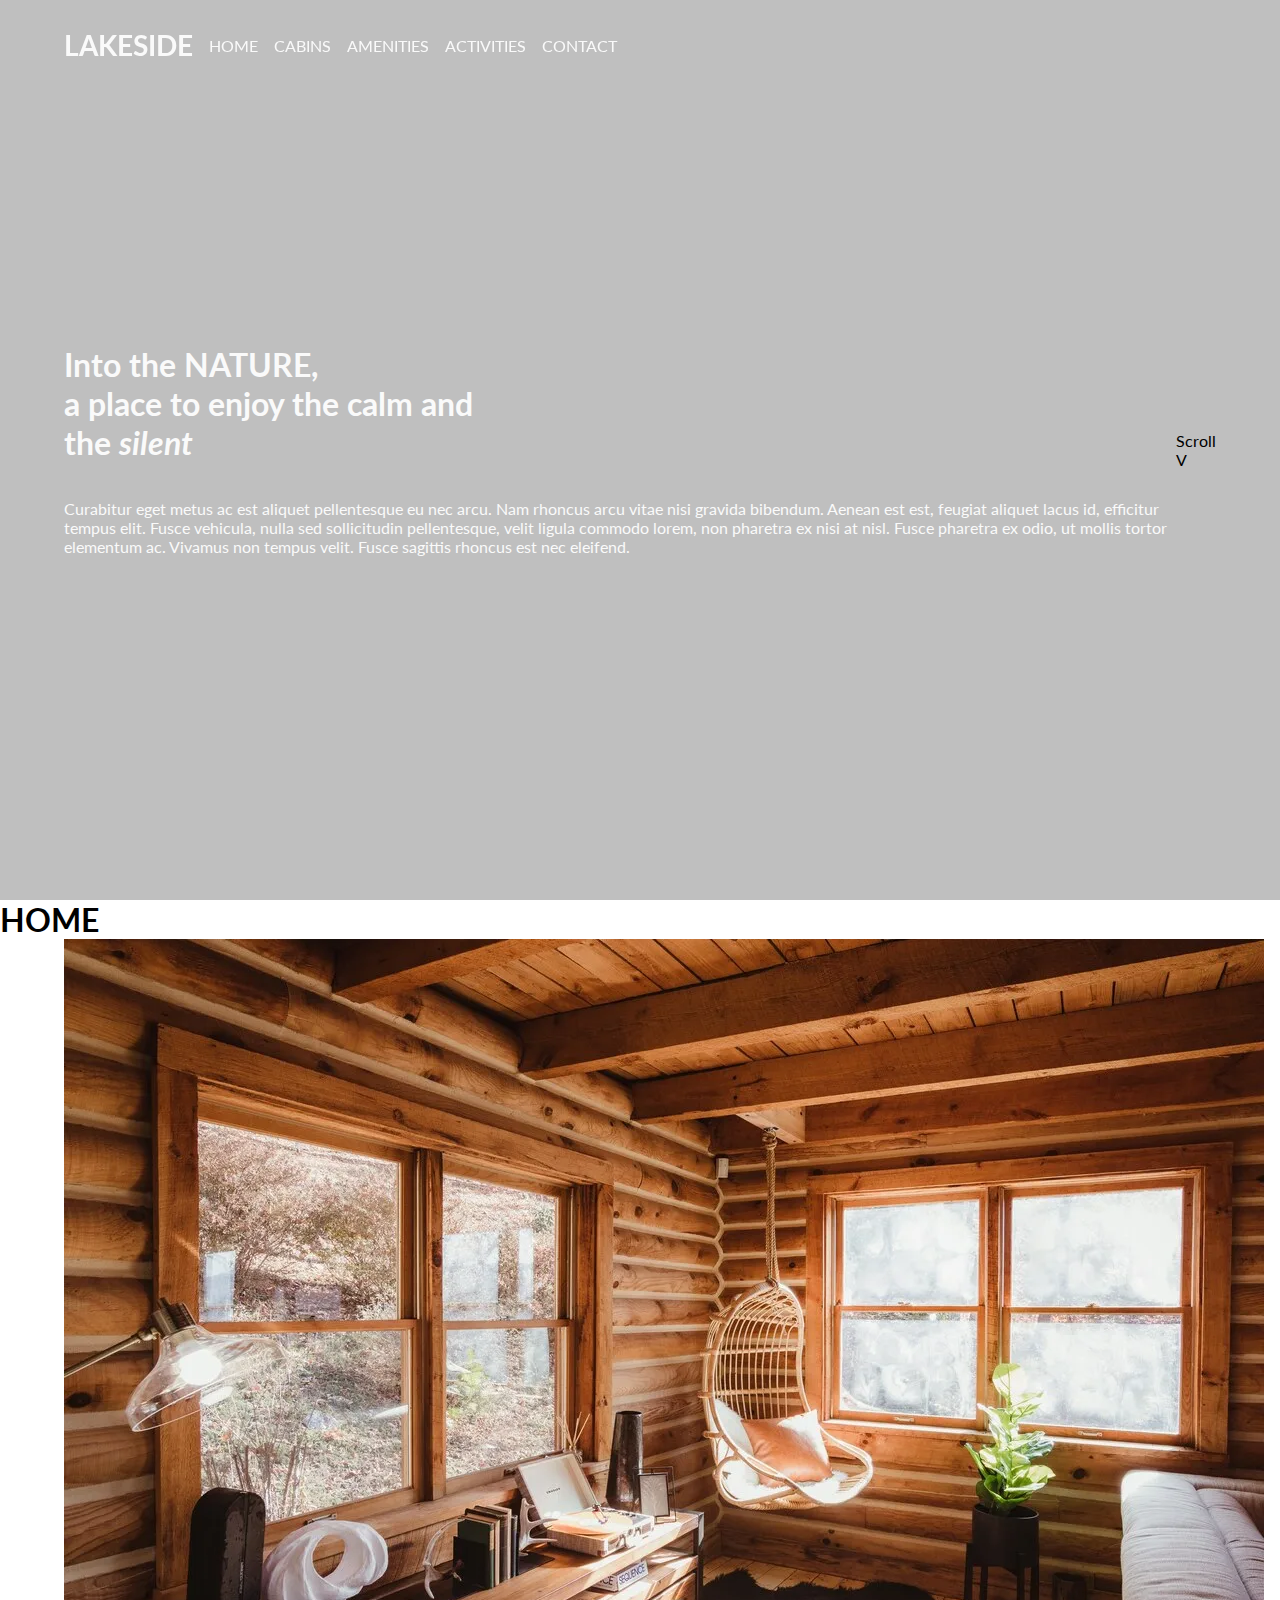
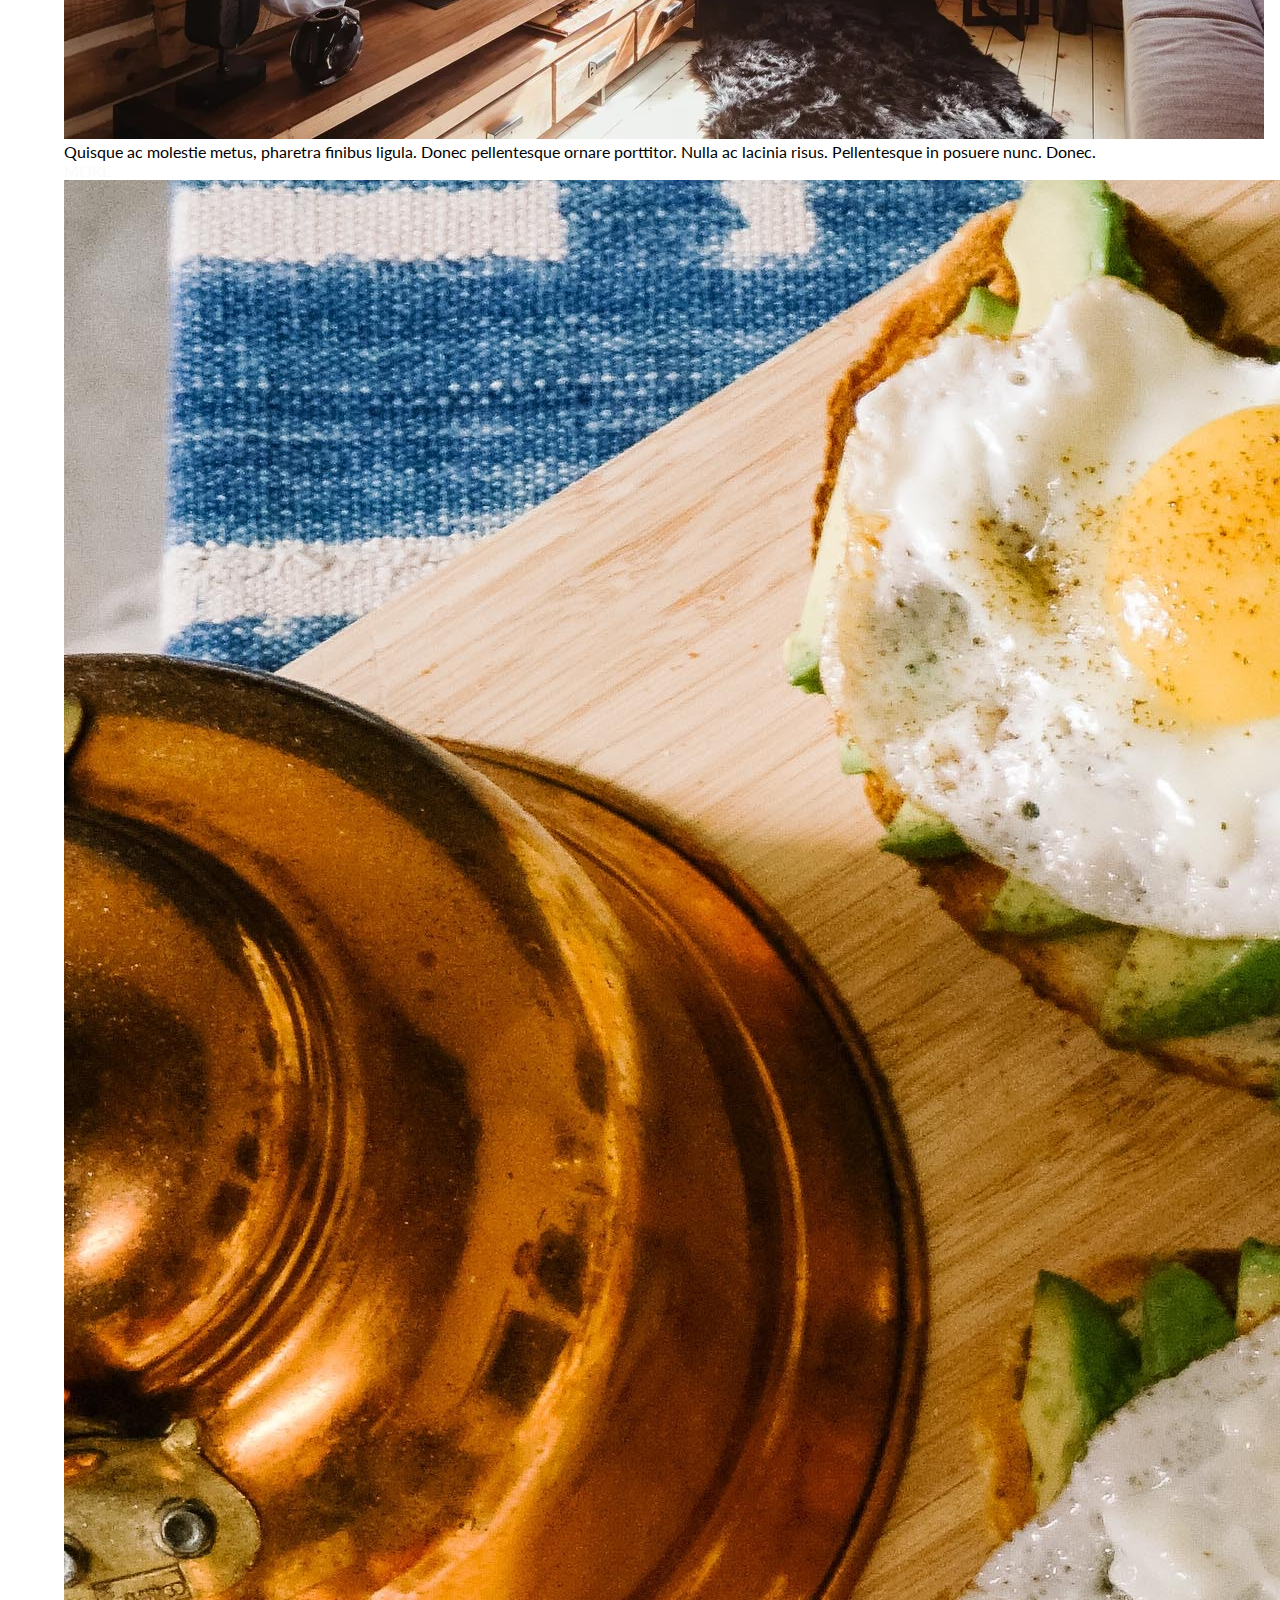
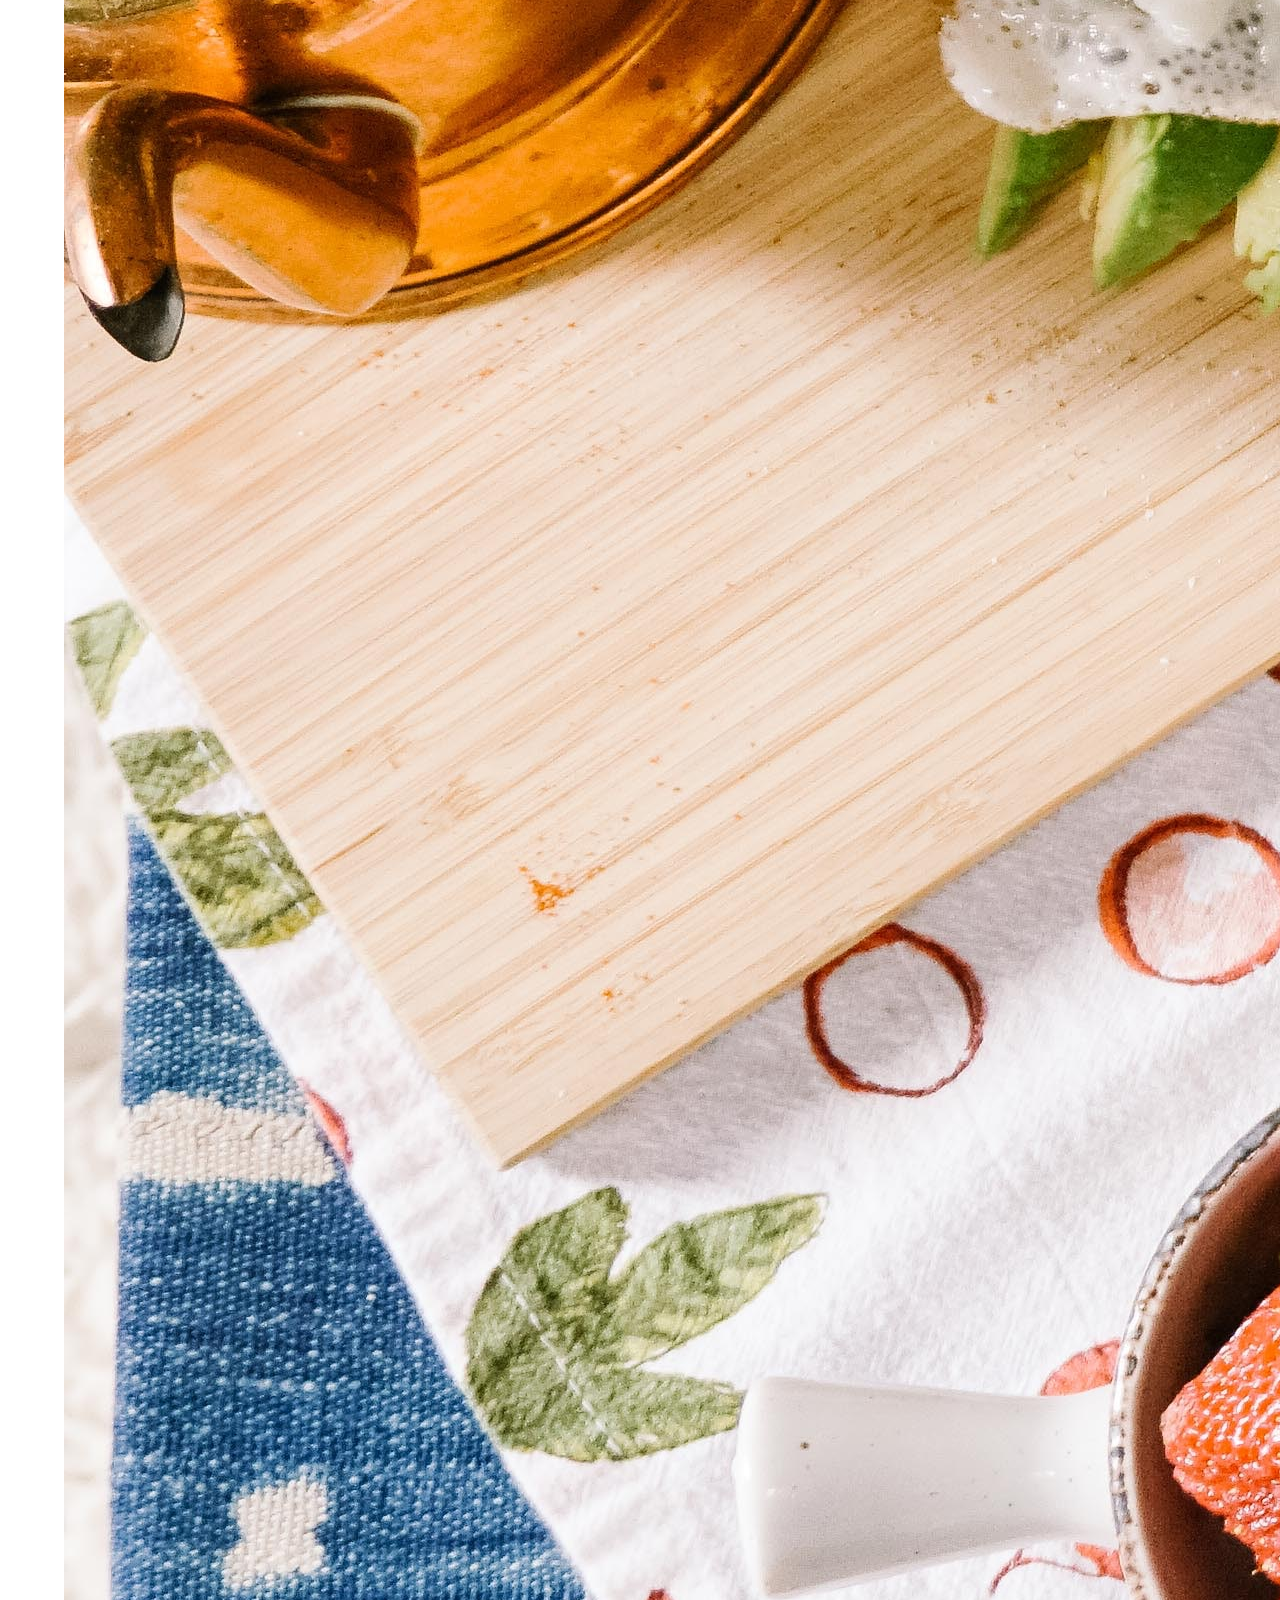
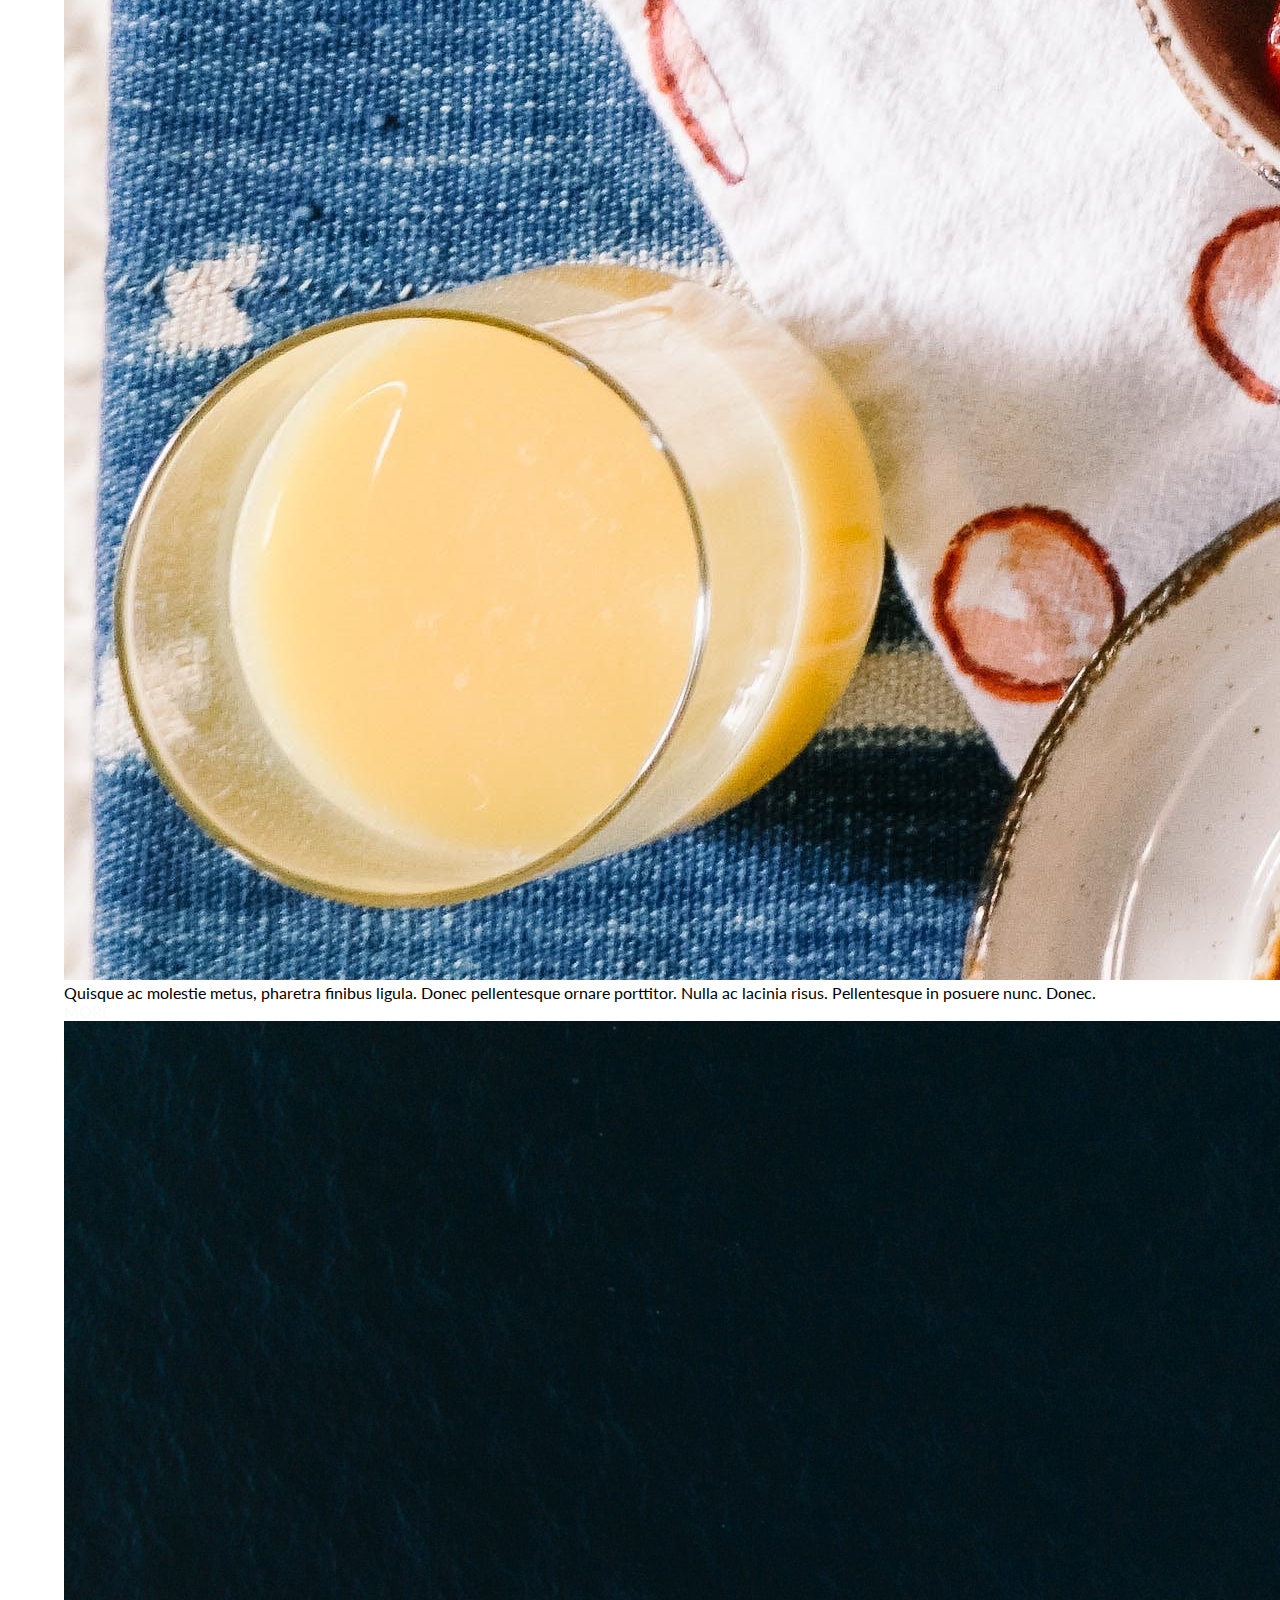
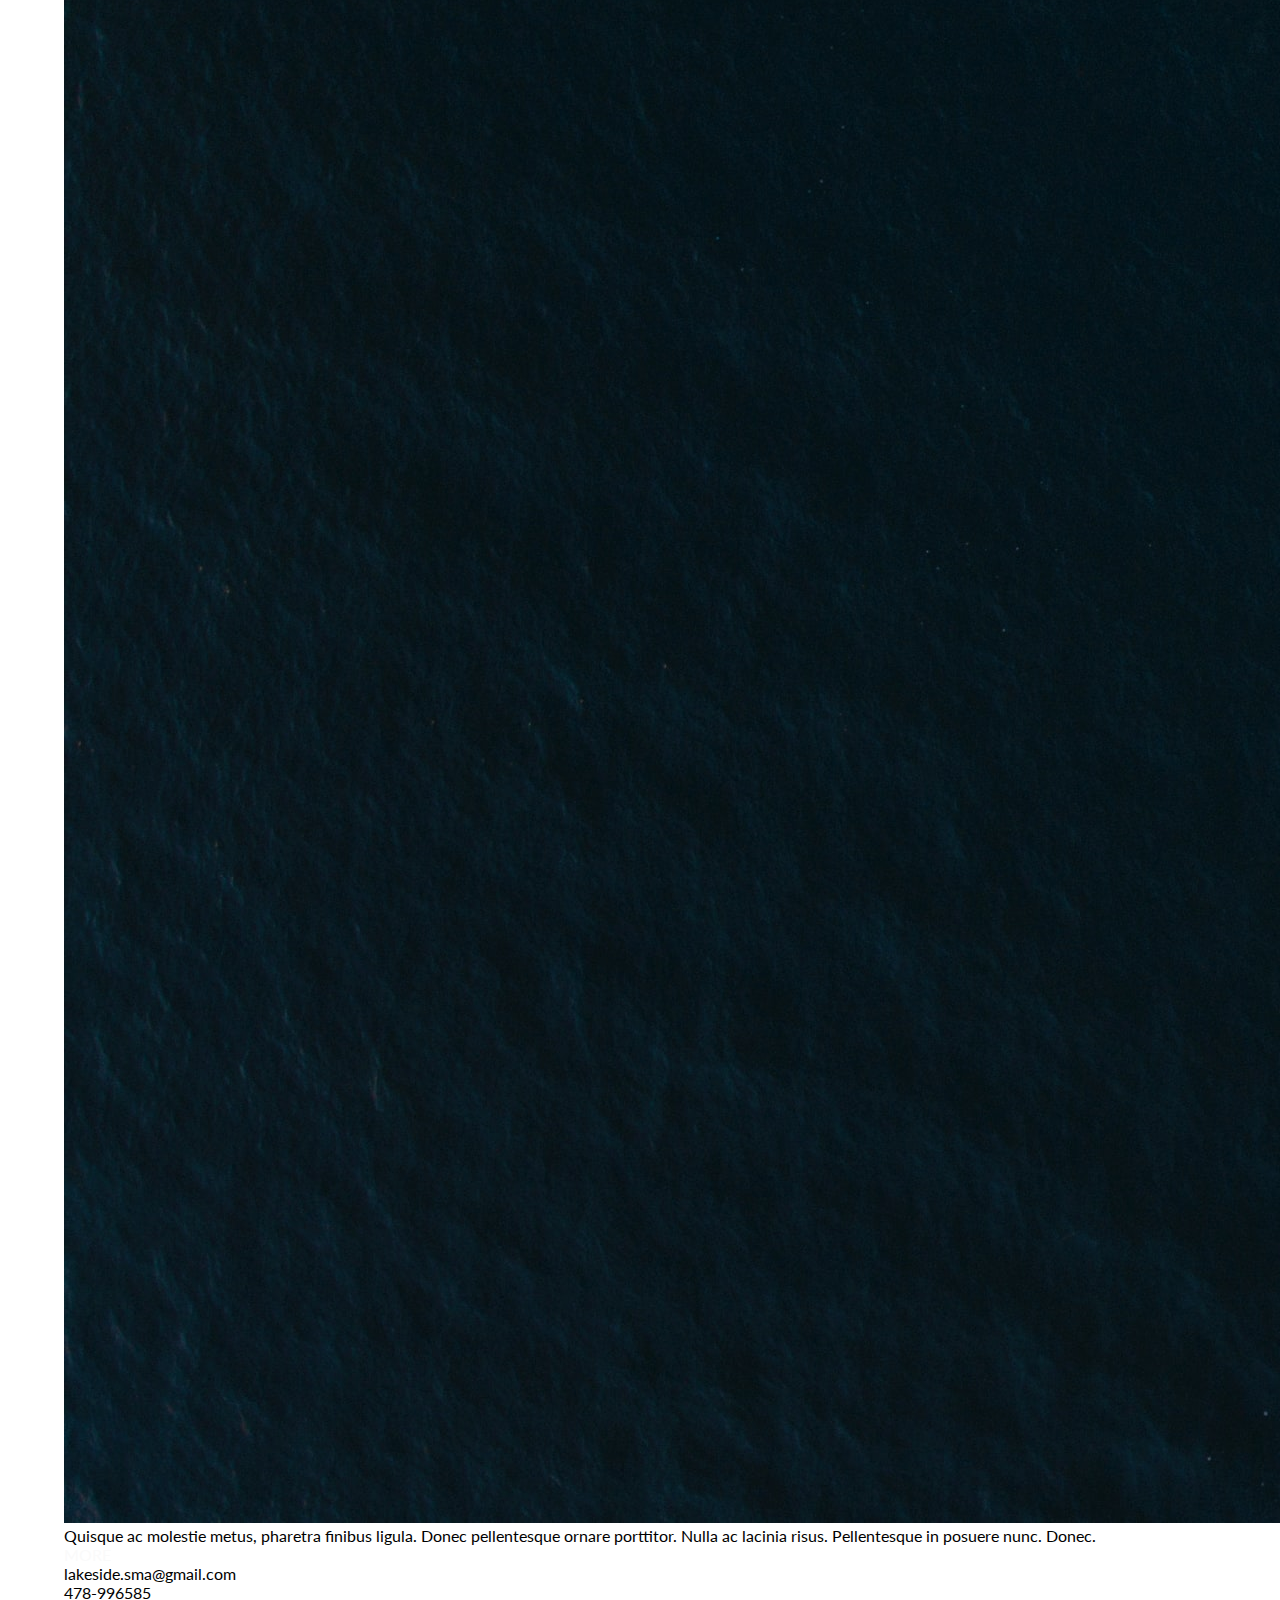
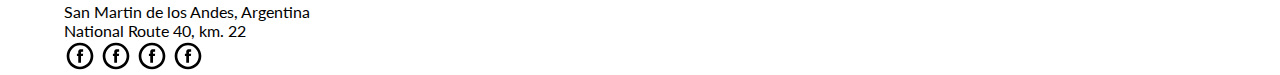
==== index.html @ 4337a042 "Primer commit del proyecto Lakeside. Se creó el HTML del index.html, los directorios CSS y SCSS y se" ====
<!DOCTYPE html>
<html lang="en">
  <head>
    <meta charset="UTF-8" />
    <meta http-equiv="X-UA-Compatible" content="IE=edge" />
    <meta name="viewport" content="width=device-width, initial-scale=1.0" />
    <link rel="stylesheet" href="css/style.css" />
    <link rel="preconnect" href="https://fonts.googleapis.com" />
    <link rel="preconnect" href="https://fonts.gstatic.com" crossorigin />
    <link
      href="https://fonts.googleapis.com/css2?family=Lato:ital,wght@0,300;0,400;0,700;0,900;1,300;1,400&display=swap"
      rel="stylesheet"
    />
    <title>Lakeside - Home</title>
  </head>
  <body>
    <!-- Navigation bar -->
    <nav class="nav p-5">
      <h2 class="nav_logo"><a href="#">LAKESIDE</a></h2>
      <ul class="nav_menu">
        <li class="nav_item"><a href="#" class="nav_link">HOME</a></li>
        <li class="nav_item"><a href="#" class="nav_link">CABINS</a></li>
        <li class="nav_item"><a href="#" class="nav_link">AMENITIES</a></li>
        <li class="nav_item"><a href="#" class="nav_link">ACTIVITIES</a></li>
        <li class="nav_item"><a href="#" class="nav_link">CONTACT</a></li>
      </ul>
    </nav>
    <!-- Main section -->
    <main>
      <!-- Header section -->
      <header class="header p-5">
        <div class="header_background--overlay"></div>
        <article class="header_description">
          <h1 class="description_title">
            Into the NATURE, <br />
            a place to enjoy the calm and <br />
            the <i>silent</i>
          </h1>
          <div class="description_line"></div>
          <p>
            Curabitur eget metus ac est aliquet pellentesque eu nec arcu. Nam
            rhoncus arcu vitae nisi gravida bibendum. Aenean est est, feugiat
            aliquet lacus id, efficitur tempus elit. Fusce vehicula, nulla sed
            sollicitudin pellentesque, velit ligula commodo lorem, non pharetra
            ex nisi at nisl. Fusce pharetra ex odio, ut mollis tortor elementum
            ac. Vivamus non tempus velit. Fusce sagittis rhoncus est nec
            eleifend.
          </p>
        </article>
        <!-- Botón aviso scroll -->
        <div class="scroll_btn">Scroll V</div>
      </header>
      <!-- Banner background home -->
      <div class="home_banner">
        <h1 class="home_banner--title">HOME</h1>
      </div>
      <!-- Previews Section -->
      <section class="section_previews p-5">
        <div>
          <!-- Previews Articles -->
          <article class="article_preview cabins_preview">
            <img
              class="preview_img"
              src="/img/cabins_preview.webp"
              alt="cabins preview"
            />
            <p>
              Quisque ac molestie metus, pharetra finibus ligula. Donec
              pellentesque ornare porttitor. Nulla ac lacinia risus.
              Pellentesque in posuere nunc. Donec.
            </p>
            <a href="#" class="more_btn">MORE</a>
          </article>
          <article class="article_preview breakfast_preview">
            <img
              class="preview_img"
              src="/img/breakfast_preview.jpg"
              alt="breakfast preview"
            />
            <p>
              Quisque ac molestie metus, pharetra finibus ligula. Donec
              pellentesque ornare porttitor. Nulla ac lacinia risus.
              Pellentesque in posuere nunc. Donec.
            </p>
            <a href="#" class="more_btn">MORE</a>
          </article>
          <article class="article_preview kayak_preview">
            <img
              class="preview_img"
              src="/img/cayak_preview.jpg"
              alt="kayak preview"
            />
            <p>
              Quisque ac molestie metus, pharetra finibus ligula. Donec
              pellentesque ornare porttitor. Nulla ac lacinia risus.
              Pellentesque in posuere nunc. Donec.
            </p>
            <a href="#" class="more_btn">MORE</a>
          </article>
        </div>
      </section>
    </main>
    <!-- Footer  -->
    <footer class="footer p-5">
      <div class="footer_container">
        <ul class="footer_information">
          <li class="footer_item">lakeside.sma@gmail.com</li>
          <li class="footer_item">478-996585</li>
          <li class="footer_item">San Martin de los Andes, Argentina</li>
          <li class="footer_item">National Route 40, km. 22</li>
        </ul>
        <ul class="footer_socialmedia">
          <a class="socialmedia_link socialmedia-icon" href=""
            ><img src="/img/icons/facebook-circle.svg" alt="facebook"
          /></a>
          <a class="socialmedia_link socialmedia-icon" href=""
            ><img src="/img/icons/facebook-circle.svg" alt="whatsapp"
          /></a>
          <a class="socialmedia_link socialmedia-icon" href=""
            ><img src="/img/icons/facebook-circle.svg" alt="twitter"
          /></a>
          <a class="socialmedia_link socialmedia-icon" href=""
            ><img src="/img/icons/facebook-circle.svg" alt="instagram"
          /></a>
        </ul>
      </div>
    </footer>
  </body>
</html>
---- css/style.css ----
* {
  font-family: "Lato", sans-serif; }

.p-5 {
  padding: 0 5%; }

.p-10 {
  padding: 0 10%; }

.p-15 {
  padding: 0 15%; }

.p-20 {
  padding: 0 20%; }

.p-25 {
  padding: 0 25%; }

.p-30 {
  padding: 0 30%; }

.p-35 {
  padding: 0 35%; }

.p-40 {
  padding: 0 40%; }

.p-45 {
  padding: 0 45%; }

.p-50 {
  padding: 0 50%; }

.p-55 {
  padding: 0 55%; }

.p-60 {
  padding: 0 60%; }

.p-65 {
  padding: 0 65%; }

.p-70 {
  padding: 0 70%; }

.p-75 {
  padding: 0 75%; }

.p-80 {
  padding: 0 80%; }

.p-85 {
  padding: 0 85%; }

.p-90 {
  padding: 0 90%; }

.p-95 {
  padding: 0 95%; }

* {
  margin: 0;
  padding: 0;
  box-sizing: border-box; }

li {
  list-style: none; }

a {
  text-decoration: none;
  color: #fafafa; }

.nav {
  min-height: 10vh;
  display: flex;
  align-items: center;
  z-index: 100;
  justify-content: space-between;
  position: fixed; }
  .nav_logo {
    color: #2c2c2c;
    font-size: 1.75rem;
    font-weight: 700;
    color: #fafafa; }
  .nav_menu {
    display: flex;
    align-items: center; }
  .nav_item {
    margin-left: 1rem;
    font-weight: 400; }

.header {
  background-image: url(/img/cabinLake.jpg);
  background-repeat: no-repeat;
  background-size: cover;
  height: 100vh;
  display: flex;
  align-items: center; }
  .header_description {
    color: #fafafa;
    z-index: 0; }
  .header_background--overlay {
    width: 100%;
    height: 100%;
    top: 0;
    left: 0;
    position: absolute;
    background-color: rgba(0, 0, 0, 0.25); }

.description_line {
  z-index: 0;
  height: 5px;
  width: 10rem;
  color: #fafafa;
  margin: 1rem 0; }
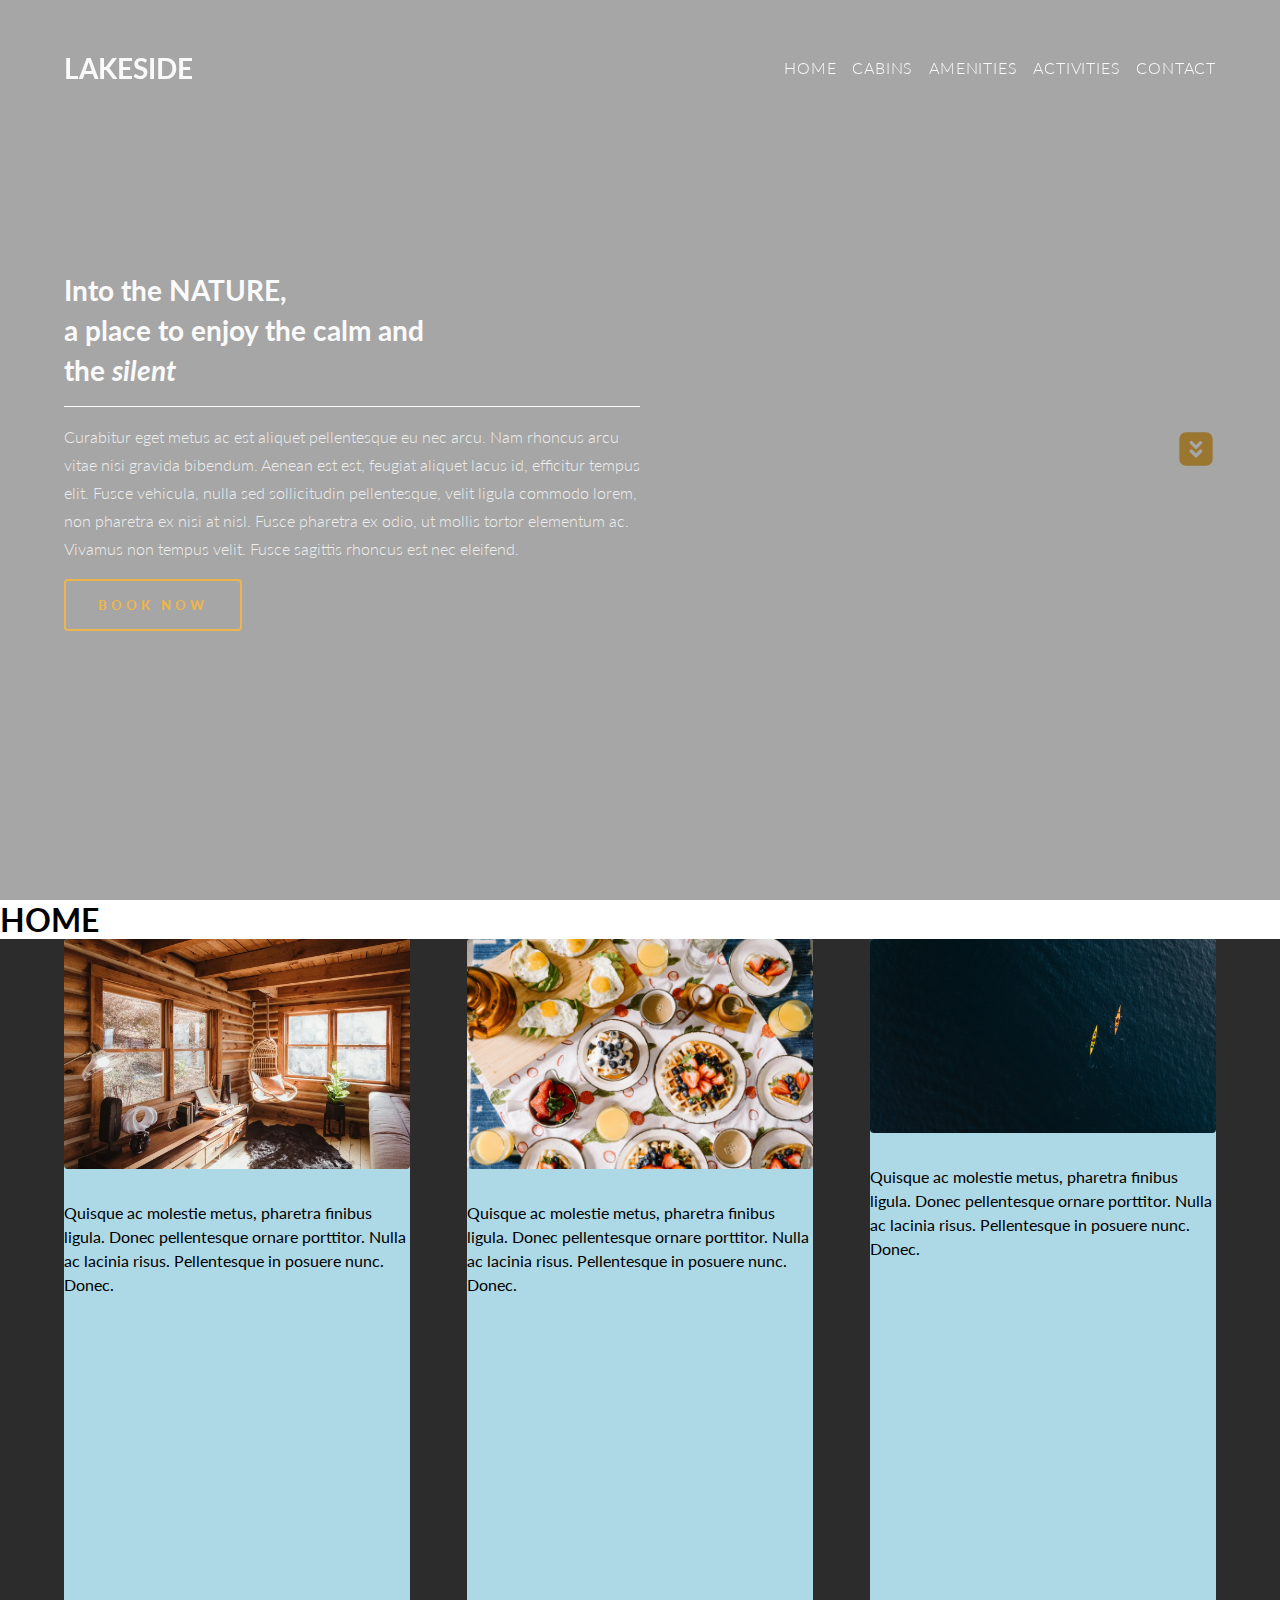
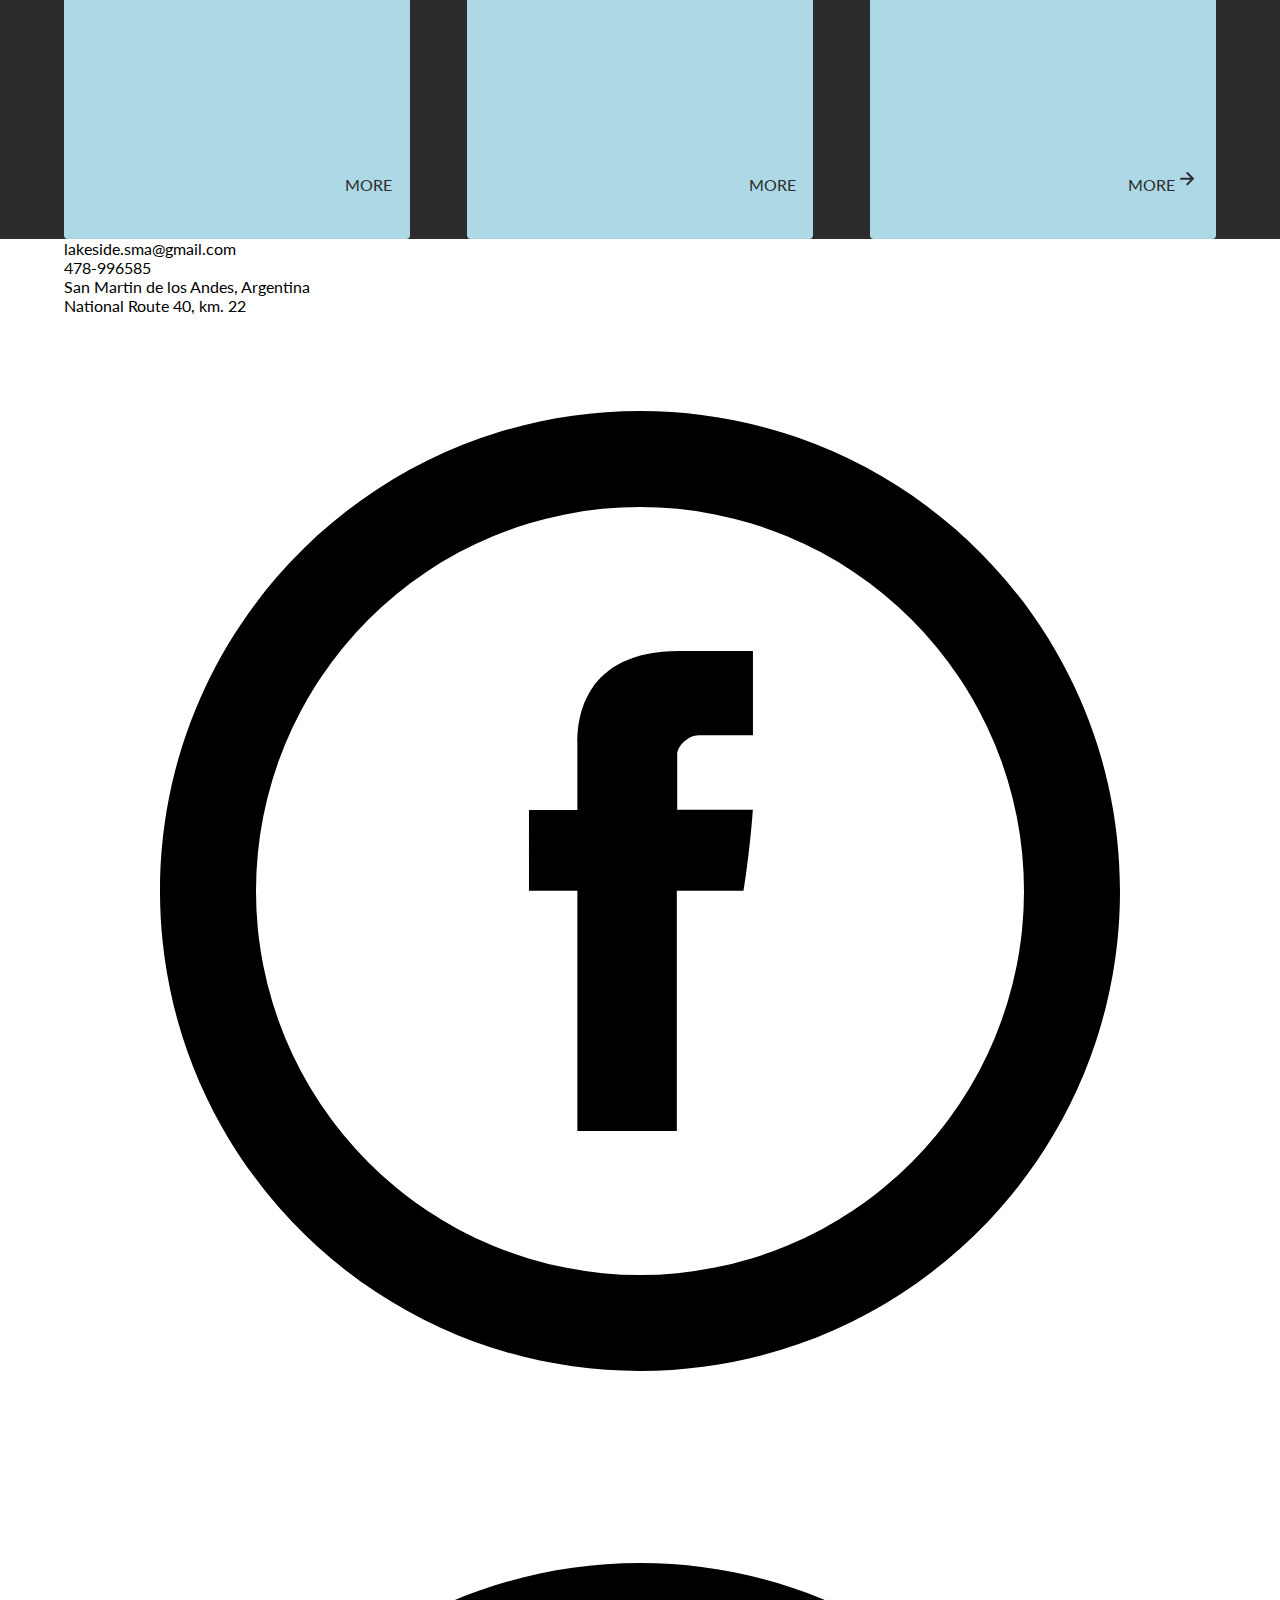
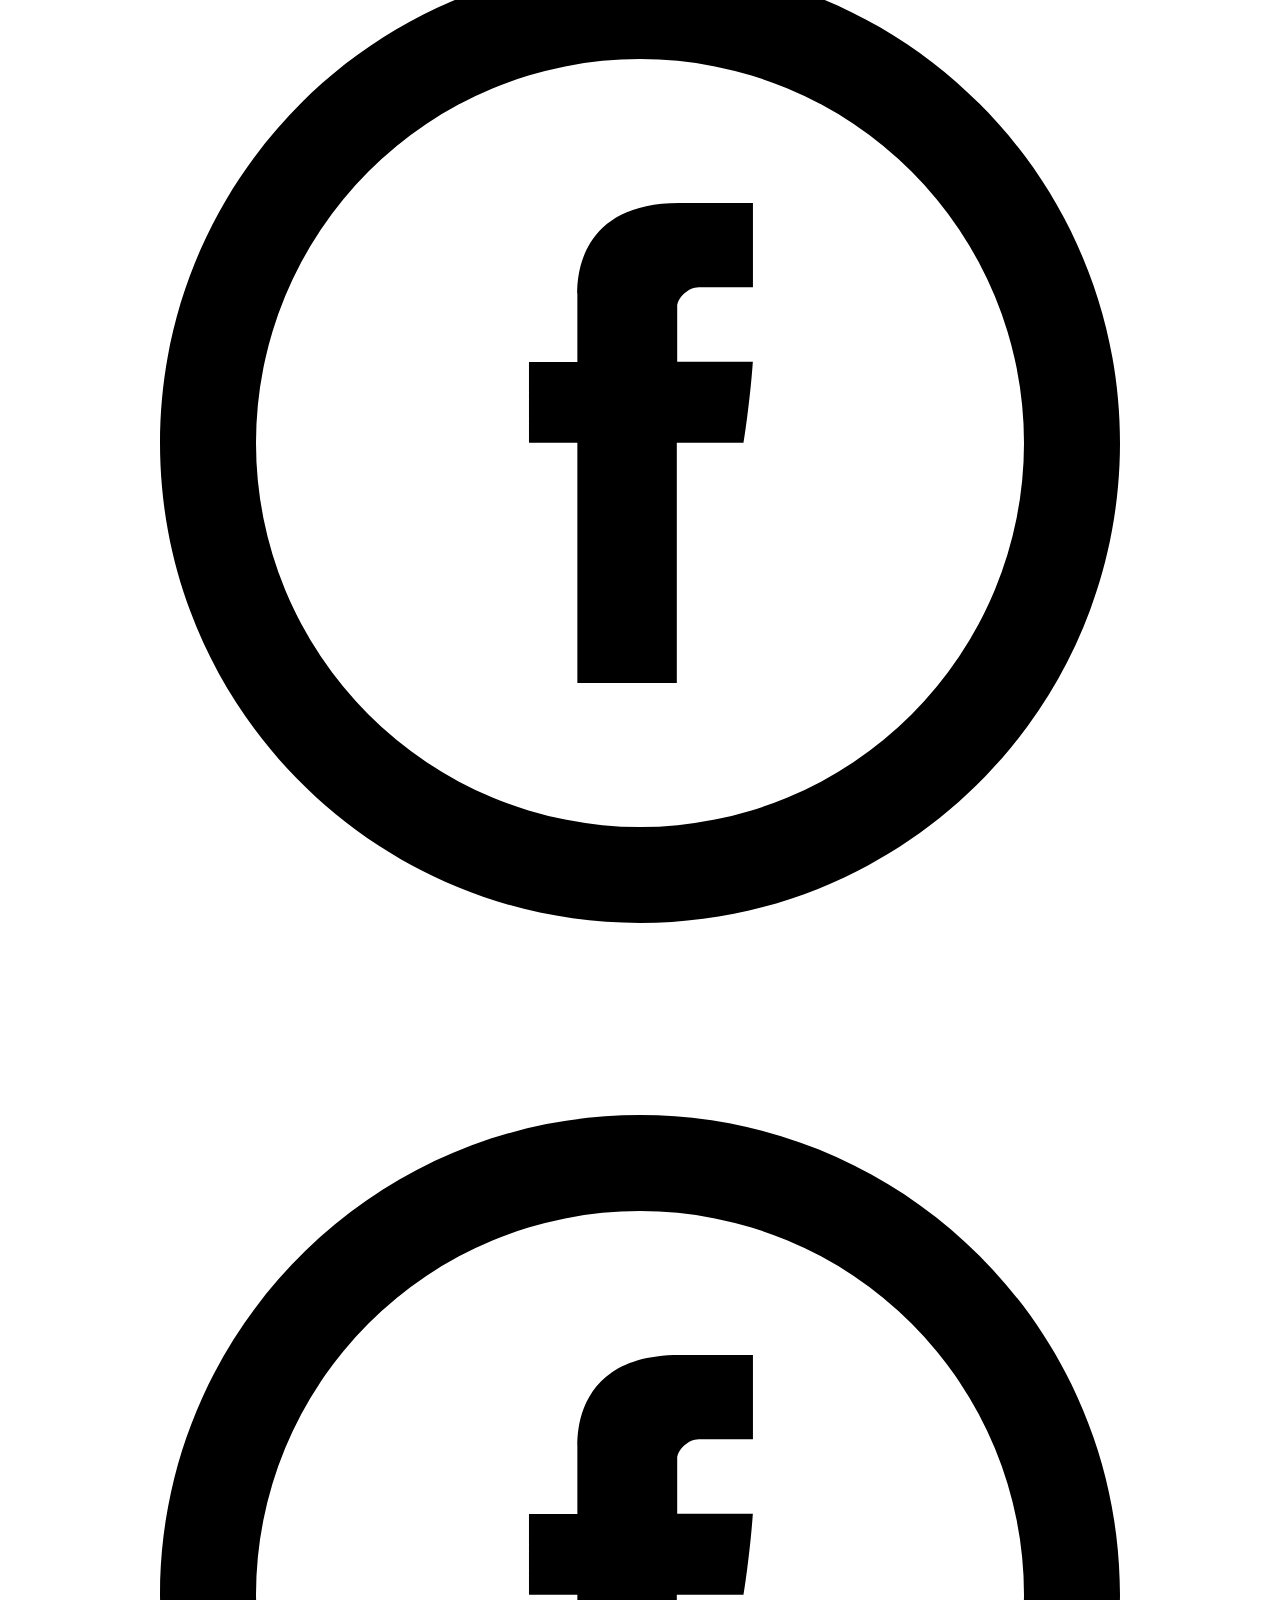
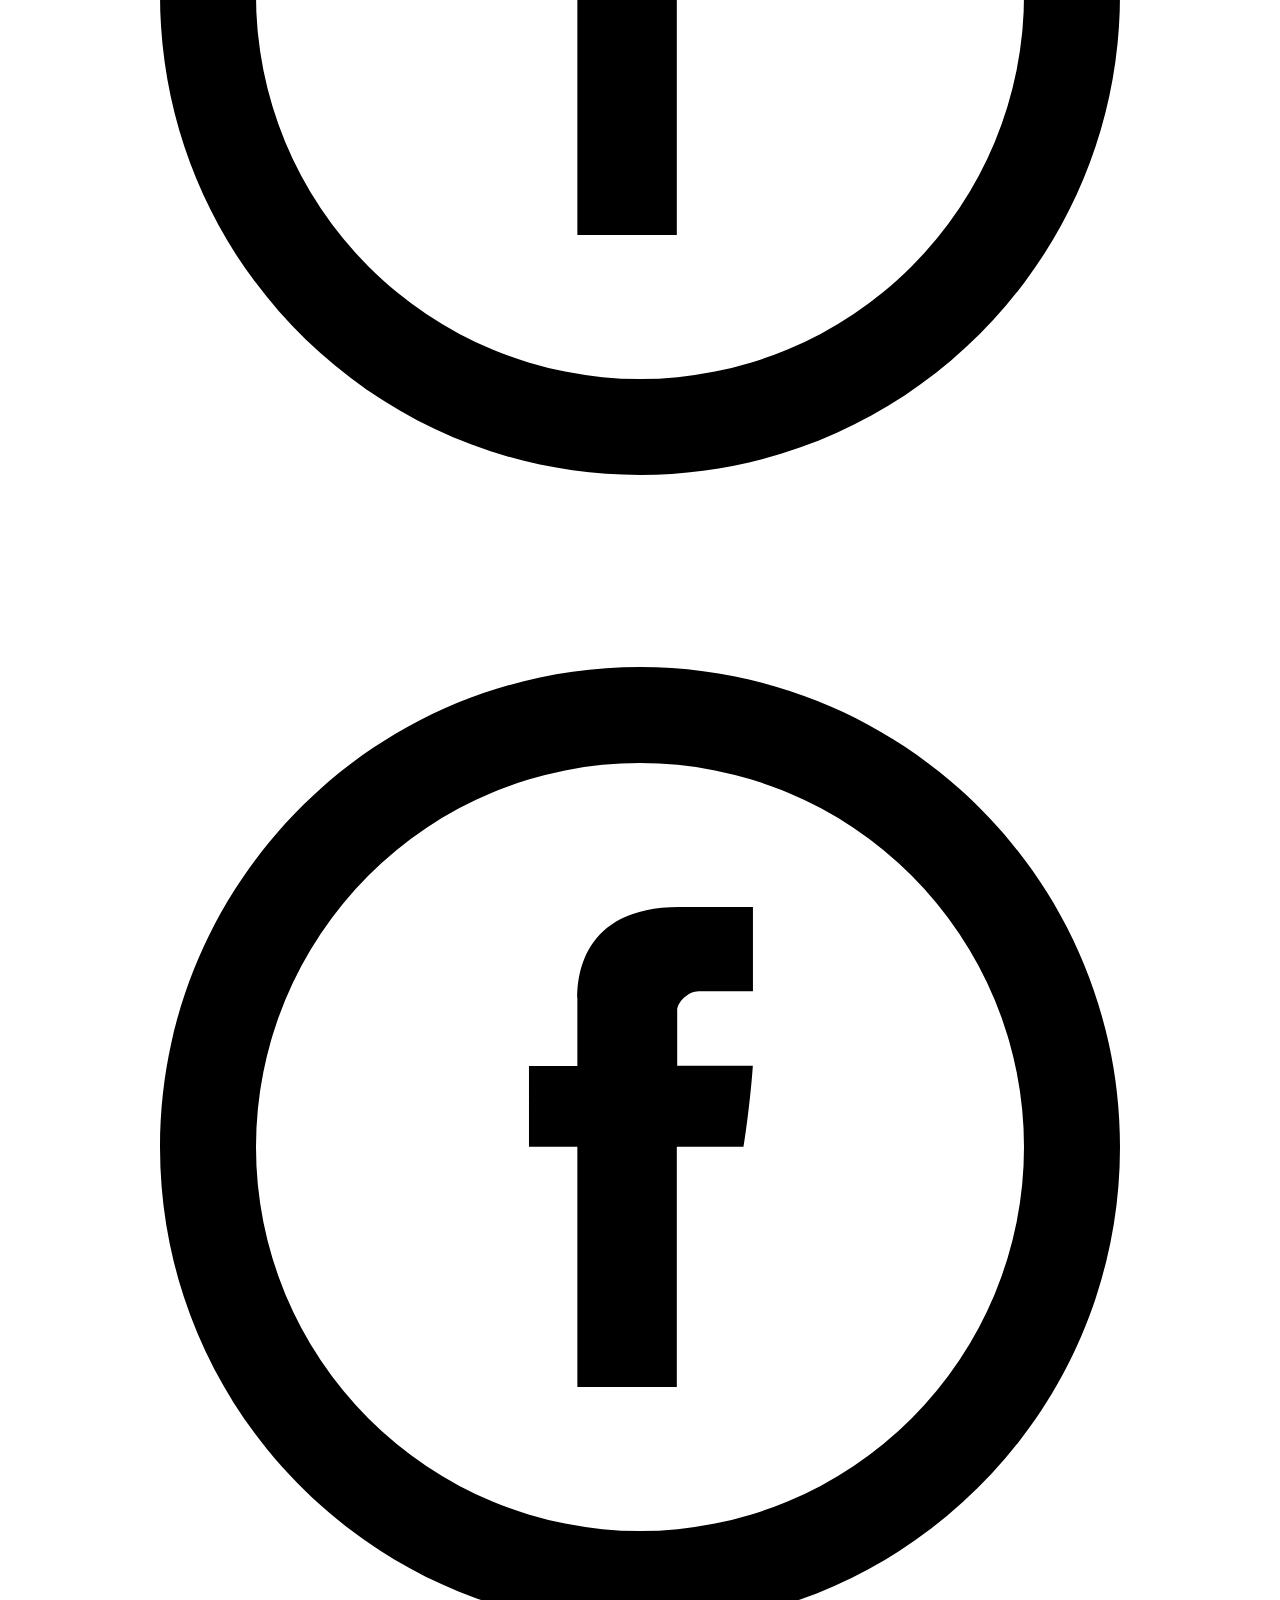
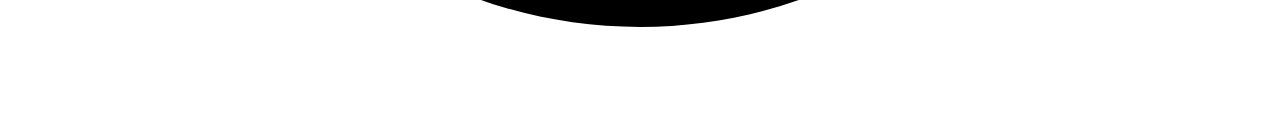
==== commit 9ca55a7a: "commit nuevo" ====
--- a/index.html
+++ b/index.html
@@ -16,15 +16,24 @@
   <body>
     <!-- Navigation bar -->
     <nav class="nav p-5">
-      <h2 class="nav_logo"><a href="#">LAKESIDE</a></h2>
-      <ul class="nav_menu">
+      <h2 class="nav_logo light_color">LAKESIDE</h2>
+      <ul class="nav_menu nav_menu-hidden">
         <li class="nav_item"><a href="#" class="nav_link">HOME</a></li>
         <li class="nav_item"><a href="#" class="nav_link">CABINS</a></li>
         <li class="nav_item"><a href="#" class="nav_link">AMENITIES</a></li>
         <li class="nav_item"><a href="#" class="nav_link">ACTIVITIES</a></li>
         <li class="nav_item"><a href="#" class="nav_link">CONTACT</a></li>
+        <ul class="social_menu">
+          <li class="social_item"><svg xmlns="http://www.w3.org/2000/svg" viewBox="-2 -2 24 24" width="32" fill="currentColor"><path d="M14.017 0h-8.07A5.954 5.954 0 0 0 0 5.948v8.07a5.954 5.954 0 0 0 5.948 5.947h8.07a5.954 5.954 0 0 0 5.947-5.948v-8.07A5.954 5.954 0 0 0 14.017 0zm3.94 14.017a3.94 3.94 0 0 1-3.94 3.94h-8.07a3.94 3.94 0 0 1-3.939-3.94v-8.07a3.94 3.94 0 0 1 3.94-3.939h8.07a3.94 3.94 0 0 1 3.939 3.94v8.07z"></path><path d="M9.982 4.819A5.17 5.17 0 0 0 4.82 9.982a5.17 5.17 0 0 0 5.163 5.164 5.17 5.17 0 0 0 5.164-5.164A5.17 5.17 0 0 0 9.982 4.82zm0 8.319a3.155 3.155 0 1 1 0-6.31 3.155 3.155 0 0 1 0 6.31z"></path><circle cx="15.156" cy="4.858" r="1.237"></circle></svg></li>
+          <li class="social_item"><svg xmlns="http://www.w3.org/2000/svg" viewBox="-2 -2 24 24" width="32" fill="currentColor"><path d="M14.017 0h-8.07A5.954 5.954 0 0 0 0 5.948v8.07a5.954 5.954 0 0 0 5.948 5.947h8.07a5.954 5.954 0 0 0 5.947-5.948v-8.07A5.954 5.954 0 0 0 14.017 0zm3.94 14.017a3.94 3.94 0 0 1-3.94 3.94h-8.07a3.94 3.94 0 0 1-3.939-3.94v-8.07a3.94 3.94 0 0 1 3.94-3.939h8.07a3.94 3.94 0 0 1 3.939 3.94v8.07z"></path><path d="M9.982 4.819A5.17 5.17 0 0 0 4.82 9.982a5.17 5.17 0 0 0 5.163 5.164 5.17 5.17 0 0 0 5.164-5.164A5.17 5.17 0 0 0 9.982 4.82zm0 8.319a3.155 3.155 0 1 1 0-6.31 3.155 3.155 0 0 1 0 6.31z"></path><circle cx="15.156" cy="4.858" r="1.237"></circle></svg></li>
+          <li class="social_item"><svg xmlns="http://www.w3.org/2000/svg" viewBox="-2 -2 24 24" width="32" fill="currentColor"><path d="M14.017 0h-8.07A5.954 5.954 0 0 0 0 5.948v8.07a5.954 5.954 0 0 0 5.948 5.947h8.07a5.954 5.954 0 0 0 5.947-5.948v-8.07A5.954 5.954 0 0 0 14.017 0zm3.94 14.017a3.94 3.94 0 0 1-3.94 3.94h-8.07a3.94 3.94 0 0 1-3.939-3.94v-8.07a3.94 3.94 0 0 1 3.94-3.939h8.07a3.94 3.94 0 0 1 3.939 3.94v8.07z"></path><path d="M9.982 4.819A5.17 5.17 0 0 0 4.82 9.982a5.17 5.17 0 0 0 5.163 5.164 5.17 5.17 0 0 0 5.164-5.164A5.17 5.17 0 0 0 9.982 4.82zm0 8.319a3.155 3.155 0 1 1 0-6.31 3.155 3.155 0 0 1 0 6.31z"></path><circle cx="15.156" cy="4.858" r="1.237"></circle></svg></li>
+          <li class="social_item"><svg xmlns="http://www.w3.org/2000/svg" viewBox="-2 -2 24 24" width="32" fill="currentColor"><path d="M14.017 0h-8.07A5.954 5.954 0 0 0 0 5.948v8.07a5.954 5.954 0 0 0 5.948 5.947h8.07a5.954 5.954 0 0 0 5.947-5.948v-8.07A5.954 5.954 0 0 0 14.017 0zm3.94 14.017a3.94 3.94 0 0 1-3.94 3.94h-8.07a3.94 3.94 0 0 1-3.939-3.94v-8.07a3.94 3.94 0 0 1 3.94-3.939h8.07a3.94 3.94 0 0 1 3.939 3.94v8.07z"></path><path d="M9.982 4.819A5.17 5.17 0 0 0 4.82 9.982a5.17 5.17 0 0 0 5.163 5.164 5.17 5.17 0 0 0 5.164-5.164A5.17 5.17 0 0 0 9.982 4.82zm0 8.319a3.155 3.155 0 1 1 0-6.31 3.155 3.155 0 0 1 0 6.31z"></path><circle cx="15.156" cy="4.858" r="1.237"></circle></svg></li>
+        </ul>
       </ul>
-    </nav>
+      
+      
+      <svg class="open_menu light_color" id="open_menu" xmlns="http://www.w3.org/2000/svg" viewBox="-4.5 -4.5 24 24" width="40" fill="currentColor"><path d="M8.9 6.9v-5a1 1 0 1 0-2 0v5h-5a1 1 0 1 0 0 2h5v5a1 1 0 1 0 2 0v-5h5a1 1 0 1 0 0-2h-5z"></path></svg>
+    </nav> 
     <!-- Main section -->
     <main>
       <!-- Header section -->
@@ -46,9 +55,12 @@
             ac. Vivamus non tempus velit. Fusce sagittis rhoncus est nec
             eleifend.
           </p>
+          <button class="description_btn book_btn btn">BOOK NOW</button>
         </article>
         <!-- Botón aviso scroll -->
-        <div class="scroll_btn">Scroll V</div>
+        <div class="scroll_container">
+          <svg class="scroll_btn btn" xmlns="http://www.w3.org/2000/svg" viewBox="-2 -2 24 24" width="40" fill="currentColor"><path d="M4 0h12a4 4 0 0 1 4 4v12a4 4 0 0 1-4 4H4a4 4 0 0 1-4-4V4a4 4 0 0 1 4-4zm5.998 12.612l-2.122-2.121a1 1 0 1 0-1.414 1.414l2.829 2.828a1 1 0 0 0 1.414 0l2.828-2.828a1 1 0 0 0-1.414-1.414l-2.121 2.121zm0-5L7.876 5.491a1 1 0 1 0-1.414 1.414l2.829 2.828a1 1 0 0 0 1.414 0l2.828-2.828A1 1 0 0 0 12.12 5.49L9.998 7.612z"></path></svg></button>
+        </div>
       </header>
       <!-- Banner background home -->
       <div class="home_banner">
@@ -56,7 +68,7 @@
       </div>
       <!-- Previews Section -->
       <section class="section_previews p-5">
-        <div>
+        
           <!-- Previews Articles -->
           <article class="article_preview cabins_preview">
             <img
@@ -95,9 +107,10 @@
               pellentesque ornare porttitor. Nulla ac lacinia risus.
               Pellentesque in posuere nunc. Donec.
             </p>
-            <a href="#" class="more_btn">MORE</a>
+   
+            <a href="#" class="more_btn">MORE<span><svg xmlns="http://www.w3.org/2000/svg" viewBox="-5 -5 24 24" width="24" fill="currentColor"><path d="M10.586 5.657l-3.95-3.95A1 1 0 0 1 8.05.293l5.657 5.657a.997.997 0 0 1 0 1.414L8.05 13.021a1 1 0 1 1-1.414-1.414l3.95-3.95H1a1 1 0 1 1 0-2h9.586z"></path></svg></span></a>
           </article>
-        </div>
+        
       </section>
     </main>
     <!-- Footer  -->
@@ -125,5 +138,6 @@
         </ul>
       </div>
     </footer>
+    <script src="app/app.js"></script>
   </body>
 </html>
--- a/css/style.css
+++ b/css/style.css
@@ -57,12 +57,28 @@
 
 .p-95 {
   padding: 0 95%; }
+
+.nav_menu-show {
+  top: 0; }
+
+.nav_menu-hidden {
+  top: -50rem; }
+
+.dark_color {
+  color: #2c2c2c; }
+
+.light_color {
+  color: #fafafa; }
 
 * {
   margin: 0;
   padding: 0;
   box-sizing: border-box; }
 
+body {
+  display: flex;
+  flex-direction: column; }
+
 li {
   list-style: none; }
 
@@ -70,24 +86,81 @@
   text-decoration: none;
   color: #fafafa; }
 
+a:hover {
+  color: #f2c879;
+  cursor: pointer; }
+
+img {
+  width: 100%;
+  height: auto;
+  object-fit: cover;
+  vertical-align: top; }
+
 .nav {
-  min-height: 10vh;
-  display: flex;
+  min-height: 15vh;
+  display: flex;
+  justify-content: space-between;
   align-items: center;
+  width: 100%;
   z-index: 100;
-  justify-content: space-between;
   position: fixed; }
-  .nav_logo {
-    color: #2c2c2c;
-    font-size: 1.75rem;
-    font-weight: 700;
-    color: #fafafa; }
+  @media (min-width: 300px) and (max-width: 480px) {
+    .nav {
+      height: auto; } }
   .nav_menu {
     display: flex;
     align-items: center; }
+    @media (min-width: 300px) and (max-width: 480px) {
+      .nav_menu {
+        display: flex;
+        flex-direction: column;
+        position: absolute;
+        left: 0;
+        transition: top, 300ms;
+        padding-top: 25%;
+        padding-left: 5%;
+        align-items: flex-start;
+        width: 100%;
+        height: auto;
+        background-color: white; } }
+  @media (min-width: 300px) and (max-width: 480px) {
+    .nav_link {
+      color: #2c2c2c;
+      line-height: 2.5rem; } }
+  .nav_logo {
+    font-size: 1.75rem;
+    font-weight: 700; }
+    @media (min-width: 300px) and (max-width: 480px) {
+      .nav_logo {
+        font-size: 1.25rem;
+        z-index: 500; } }
   .nav_item {
     margin-left: 1rem;
-    font-weight: 400; }
+    font-weight: 300;
+    letter-spacing: 0.05rem; }
+
+.open_menu {
+  display: none; }
+  @media (min-width: 300px) and (max-width: 480px) {
+    .open_menu {
+      display: flex;
+      z-index: 500; } }
+
+.social_menu {
+  display: none;
+  color: #2c2c2c; }
+  @media (min-width: 300px) and (max-width: 480px) {
+    .social_menu {
+      display: flex;
+      z-index: 500;
+      color: #2c2c2c;
+      width: 100%;
+      margin-top: 5rem;
+      margin-bottom: 2rem;
+      align-items: center; } }
+
+.social_item {
+  margin-right: 1rem; }
 
 .header {
   background-image: url(/img/cabinLake.jpg);
@@ -96,20 +169,107 @@
   height: 100vh;
   display: flex;
   align-items: center; }
+  @media (min-width: 300px) and (max-width: 480px) {
+    .header {
+      flex-direction: column;
+      height: auto; } }
   .header_description {
     color: #fafafa;
-    z-index: 0; }
+    z-index: 0;
+    width: 50%; }
+    @media (min-width: 300px) and (max-width: 480px) {
+      .header_description {
+        text-align: center;
+        width: 90%;
+        margin-top: 8rem;
+        margin-bottom: 8rem; } }
+    .header_description p {
+      line-height: 1.75rem;
+      color: #ededed;
+      font-size: 1rem;
+      font-weight: 300; }
+      @media (min-width: 300px) and (max-width: 480px) {
+        .header_description p {
+          font-size: 0.85rem;
+          line-height: 1.5rem; } }
   .header_background--overlay {
     width: 100%;
     height: 100%;
     top: 0;
     left: 0;
     position: absolute;
-    background-color: rgba(0, 0, 0, 0.25); }
+    background-color: rgba(0, 0, 0, 0.35); }
 
 .description_line {
-  z-index: 0;
-  height: 5px;
-  width: 10rem;
-  color: #fafafa;
+  height: 1px;
+  width: 100%;
+  background-color: #fafafa;
   margin: 1rem 0; }
+
+.description_title {
+  line-height: 2.5rem;
+  font-size: 1.75rem;
+  color: #fafafa; }
+  @media (min-width: 300px) and (max-width: 480px) {
+    .description_title {
+      line-height: 2rem;
+      font-size: 1.25rem; } }
+
+.scroll_container {
+  width: 50%;
+  text-align: right; }
+
+.book_btn {
+  padding: 1rem 2rem;
+  color: #edb54b;
+  border: 2px solid #edb54b;
+  background-color: transparent;
+  margin-top: 1rem;
+  border-radius: 0.25rem;
+  font-weight: 900;
+  letter-spacing: 0.25rem; }
+  @media (min-width: 300px) and (max-width: 480px) {
+    .book_btn {
+      padding: 0.75rem 1.5rem;
+      font-weight: 700;
+      letter-spacing: 0.15rem;
+      margin-top: 2rem; } }
+  .book_btn:hover {
+    background-color: #edb54b;
+    color: #fafafa;
+    cursor: pointer;
+    transition: 300ms; }
+
+.scroll_btn {
+  color: #edb54b; }
+  @media (min-width: 300px) and (max-width: 480px) {
+    .scroll_btn {
+      display: none; } }
+
+.section_previews {
+  display: grid;
+  grid-template-columns: repeat(3, 1fr);
+  column-gap: 5%;
+  background-color: #2c2c2c;
+  height: 100vh; }
+  @media (min-width: 300px) and (max-width: 480px) {
+    .section_previews {
+      grid-template-columns: 1fr; } }
+
+.article_preview {
+  display: flex;
+  flex-direction: column;
+  border-radius: 0.25rem;
+  background-color: lightblue;
+  position: relative; }
+  .article_preview p {
+    margin: 2rem 0;
+    line-height: 1.5rem; }
+  .article_preview img {
+    border-radius: 0.25rem;
+    max-width: 25rem; }
+  .article_preview a {
+    position: absolute;
+    bottom: 5%;
+    right: 5%;
+    color: #2c2c2c; }
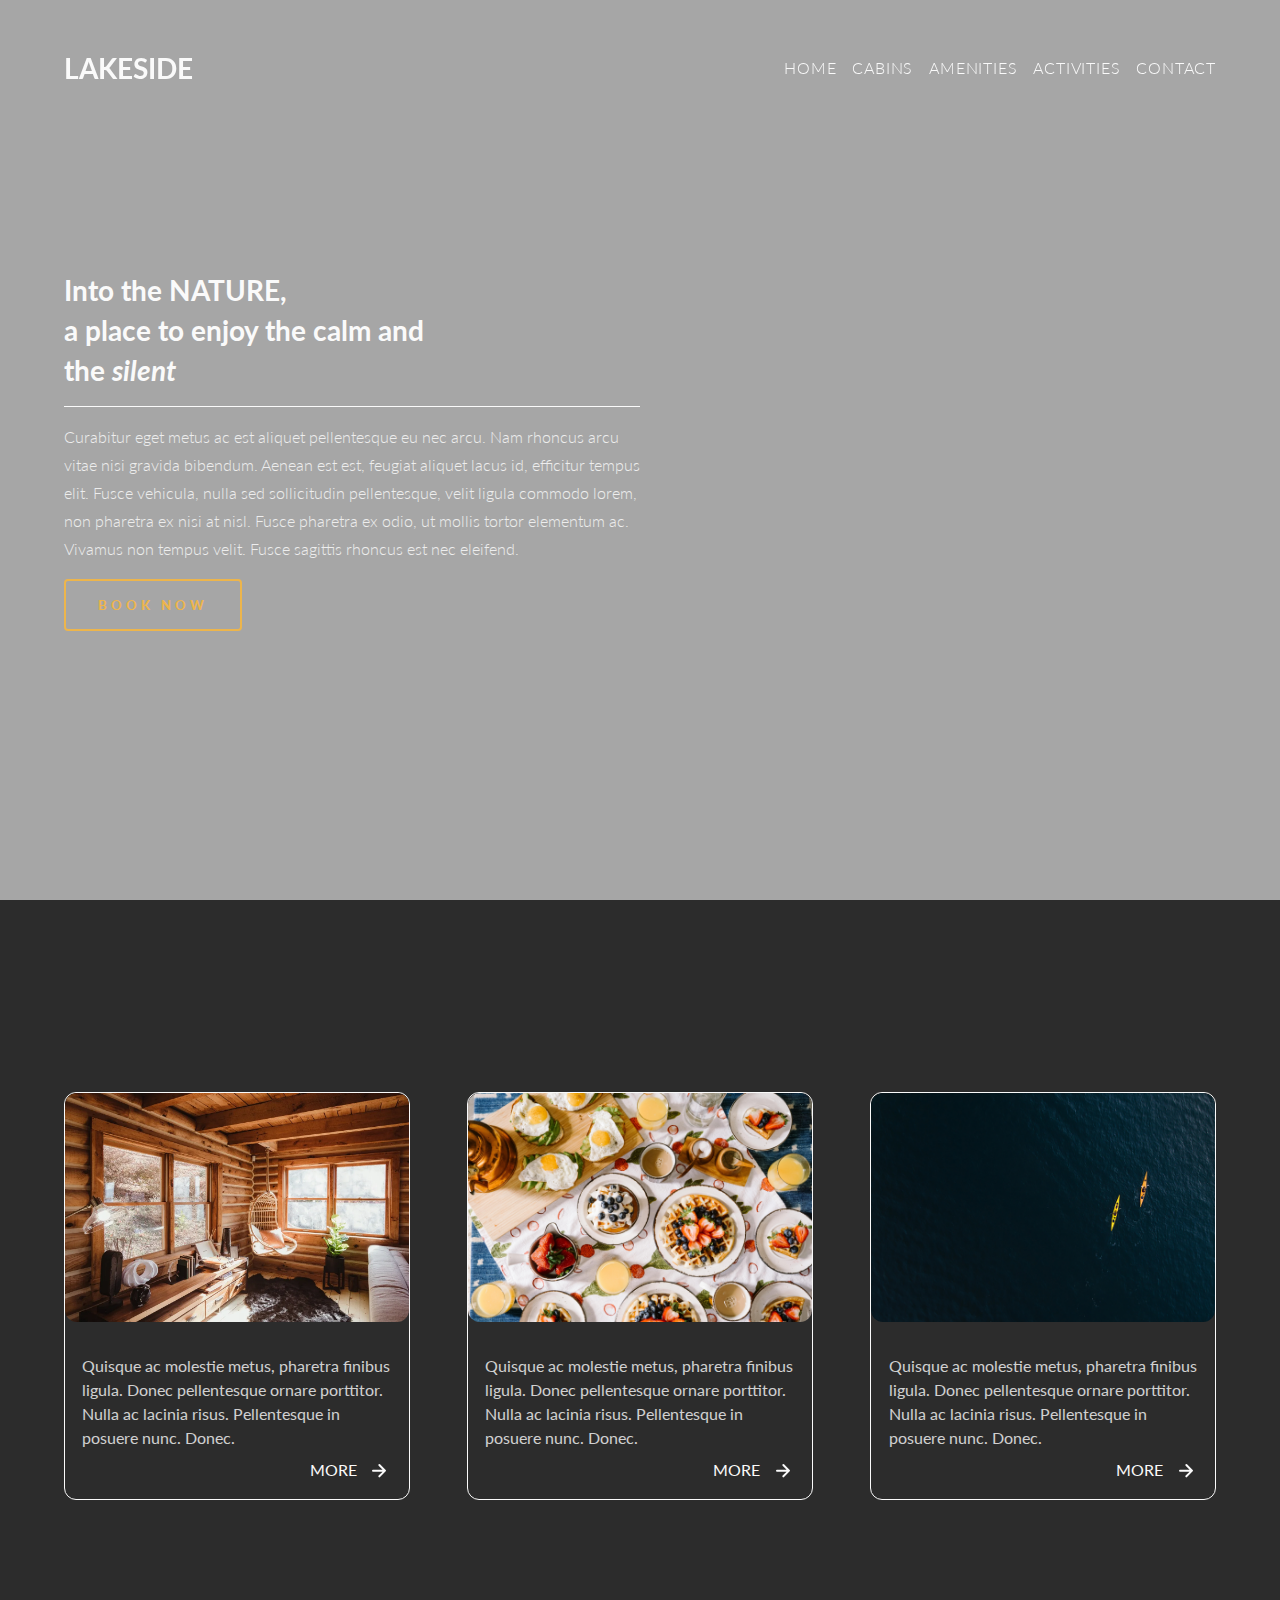
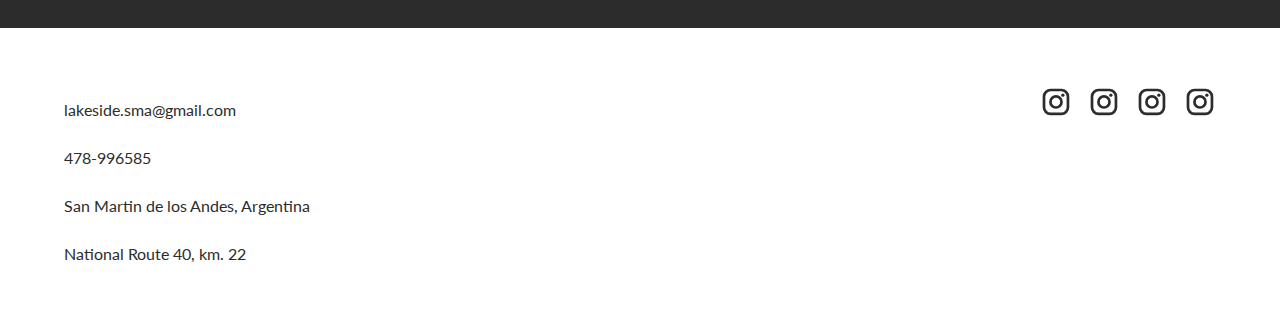
==== commit 656edbb4: "Se editaron algunas imagenes Las paginas activities, amenities y cabins estan terminadas" ====
--- a/index.html
+++ b/index.html
@@ -19,21 +19,97 @@
       <h2 class="nav_logo light_color">LAKESIDE</h2>
       <ul class="nav_menu nav_menu-hidden">
         <li class="nav_item"><a href="#" class="nav_link">HOME</a></li>
-        <li class="nav_item"><a href="#" class="nav_link">CABINS</a></li>
-        <li class="nav_item"><a href="#" class="nav_link">AMENITIES</a></li>
-        <li class="nav_item"><a href="#" class="nav_link">ACTIVITIES</a></li>
+        <li class="nav_item">
+          <a href="/pages/cabins.html" class="nav_link">CABINS</a>
+        </li>
+        <li class="nav_item">
+          <a href="/pages/amenities.html" class="nav_link">AMENITIES</a>
+        </li>
+        <li class="nav_item">
+          <a href="/pages/activities.html" class="nav_link">ACTIVITIES</a>
+        </li>
         <li class="nav_item"><a href="#" class="nav_link">CONTACT</a></li>
         <ul class="social_menu">
-          <li class="social_item"><svg xmlns="http://www.w3.org/2000/svg" viewBox="-2 -2 24 24" width="32" fill="currentColor"><path d="M14.017 0h-8.07A5.954 5.954 0 0 0 0 5.948v8.07a5.954 5.954 0 0 0 5.948 5.947h8.07a5.954 5.954 0 0 0 5.947-5.948v-8.07A5.954 5.954 0 0 0 14.017 0zm3.94 14.017a3.94 3.94 0 0 1-3.94 3.94h-8.07a3.94 3.94 0 0 1-3.939-3.94v-8.07a3.94 3.94 0 0 1 3.94-3.939h8.07a3.94 3.94 0 0 1 3.939 3.94v8.07z"></path><path d="M9.982 4.819A5.17 5.17 0 0 0 4.82 9.982a5.17 5.17 0 0 0 5.163 5.164 5.17 5.17 0 0 0 5.164-5.164A5.17 5.17 0 0 0 9.982 4.82zm0 8.319a3.155 3.155 0 1 1 0-6.31 3.155 3.155 0 0 1 0 6.31z"></path><circle cx="15.156" cy="4.858" r="1.237"></circle></svg></li>
-          <li class="social_item"><svg xmlns="http://www.w3.org/2000/svg" viewBox="-2 -2 24 24" width="32" fill="currentColor"><path d="M14.017 0h-8.07A5.954 5.954 0 0 0 0 5.948v8.07a5.954 5.954 0 0 0 5.948 5.947h8.07a5.954 5.954 0 0 0 5.947-5.948v-8.07A5.954 5.954 0 0 0 14.017 0zm3.94 14.017a3.94 3.94 0 0 1-3.94 3.94h-8.07a3.94 3.94 0 0 1-3.939-3.94v-8.07a3.94 3.94 0 0 1 3.94-3.939h8.07a3.94 3.94 0 0 1 3.939 3.94v8.07z"></path><path d="M9.982 4.819A5.17 5.17 0 0 0 4.82 9.982a5.17 5.17 0 0 0 5.163 5.164 5.17 5.17 0 0 0 5.164-5.164A5.17 5.17 0 0 0 9.982 4.82zm0 8.319a3.155 3.155 0 1 1 0-6.31 3.155 3.155 0 0 1 0 6.31z"></path><circle cx="15.156" cy="4.858" r="1.237"></circle></svg></li>
-          <li class="social_item"><svg xmlns="http://www.w3.org/2000/svg" viewBox="-2 -2 24 24" width="32" fill="currentColor"><path d="M14.017 0h-8.07A5.954 5.954 0 0 0 0 5.948v8.07a5.954 5.954 0 0 0 5.948 5.947h8.07a5.954 5.954 0 0 0 5.947-5.948v-8.07A5.954 5.954 0 0 0 14.017 0zm3.94 14.017a3.94 3.94 0 0 1-3.94 3.94h-8.07a3.94 3.94 0 0 1-3.939-3.94v-8.07a3.94 3.94 0 0 1 3.94-3.939h8.07a3.94 3.94 0 0 1 3.939 3.94v8.07z"></path><path d="M9.982 4.819A5.17 5.17 0 0 0 4.82 9.982a5.17 5.17 0 0 0 5.163 5.164 5.17 5.17 0 0 0 5.164-5.164A5.17 5.17 0 0 0 9.982 4.82zm0 8.319a3.155 3.155 0 1 1 0-6.31 3.155 3.155 0 0 1 0 6.31z"></path><circle cx="15.156" cy="4.858" r="1.237"></circle></svg></li>
-          <li class="social_item"><svg xmlns="http://www.w3.org/2000/svg" viewBox="-2 -2 24 24" width="32" fill="currentColor"><path d="M14.017 0h-8.07A5.954 5.954 0 0 0 0 5.948v8.07a5.954 5.954 0 0 0 5.948 5.947h8.07a5.954 5.954 0 0 0 5.947-5.948v-8.07A5.954 5.954 0 0 0 14.017 0zm3.94 14.017a3.94 3.94 0 0 1-3.94 3.94h-8.07a3.94 3.94 0 0 1-3.939-3.94v-8.07a3.94 3.94 0 0 1 3.94-3.939h8.07a3.94 3.94 0 0 1 3.939 3.94v8.07z"></path><path d="M9.982 4.819A5.17 5.17 0 0 0 4.82 9.982a5.17 5.17 0 0 0 5.163 5.164 5.17 5.17 0 0 0 5.164-5.164A5.17 5.17 0 0 0 9.982 4.82zm0 8.319a3.155 3.155 0 1 1 0-6.31 3.155 3.155 0 0 1 0 6.31z"></path><circle cx="15.156" cy="4.858" r="1.237"></circle></svg></li>
+          <li class="social_item">
+            <svg
+              xmlns="http://www.w3.org/2000/svg"
+              viewBox="-2 -2 24 24"
+              width="32"
+              fill="currentColor"
+            >
+              <path
+                d="M14.017 0h-8.07A5.954 5.954 0 0 0 0 5.948v8.07a5.954 5.954 0 0 0 5.948 5.947h8.07a5.954 5.954 0 0 0 5.947-5.948v-8.07A5.954 5.954 0 0 0 14.017 0zm3.94 14.017a3.94 3.94 0 0 1-3.94 3.94h-8.07a3.94 3.94 0 0 1-3.939-3.94v-8.07a3.94 3.94 0 0 1 3.94-3.939h8.07a3.94 3.94 0 0 1 3.939 3.94v8.07z"
+              ></path>
+              <path
+                d="M9.982 4.819A5.17 5.17 0 0 0 4.82 9.982a5.17 5.17 0 0 0 5.163 5.164 5.17 5.17 0 0 0 5.164-5.164A5.17 5.17 0 0 0 9.982 4.82zm0 8.319a3.155 3.155 0 1 1 0-6.31 3.155 3.155 0 0 1 0 6.31z"
+              ></path>
+              <circle cx="15.156" cy="4.858" r="1.237"></circle>
+            </svg>
+          </li>
+          <li class="social_item">
+            <svg
+              xmlns="http://www.w3.org/2000/svg"
+              viewBox="-2 -2 24 24"
+              width="32"
+              fill="currentColor"
+            >
+              <path
+                d="M14.017 0h-8.07A5.954 5.954 0 0 0 0 5.948v8.07a5.954 5.954 0 0 0 5.948 5.947h8.07a5.954 5.954 0 0 0 5.947-5.948v-8.07A5.954 5.954 0 0 0 14.017 0zm3.94 14.017a3.94 3.94 0 0 1-3.94 3.94h-8.07a3.94 3.94 0 0 1-3.939-3.94v-8.07a3.94 3.94 0 0 1 3.94-3.939h8.07a3.94 3.94 0 0 1 3.939 3.94v8.07z"
+              ></path>
+              <path
+                d="M9.982 4.819A5.17 5.17 0 0 0 4.82 9.982a5.17 5.17 0 0 0 5.163 5.164 5.17 5.17 0 0 0 5.164-5.164A5.17 5.17 0 0 0 9.982 4.82zm0 8.319a3.155 3.155 0 1 1 0-6.31 3.155 3.155 0 0 1 0 6.31z"
+              ></path>
+              <circle cx="15.156" cy="4.858" r="1.237"></circle>
+            </svg>
+          </li>
+          <li class="social_item">
+            <svg
+              xmlns="http://www.w3.org/2000/svg"
+              viewBox="-2 -2 24 24"
+              width="32"
+              fill="currentColor"
+            >
+              <path
+                d="M14.017 0h-8.07A5.954 5.954 0 0 0 0 5.948v8.07a5.954 5.954 0 0 0 5.948 5.947h8.07a5.954 5.954 0 0 0 5.947-5.948v-8.07A5.954 5.954 0 0 0 14.017 0zm3.94 14.017a3.94 3.94 0 0 1-3.94 3.94h-8.07a3.94 3.94 0 0 1-3.939-3.94v-8.07a3.94 3.94 0 0 1 3.94-3.939h8.07a3.94 3.94 0 0 1 3.939 3.94v8.07z"
+              ></path>
+              <path
+                d="M9.982 4.819A5.17 5.17 0 0 0 4.82 9.982a5.17 5.17 0 0 0 5.163 5.164 5.17 5.17 0 0 0 5.164-5.164A5.17 5.17 0 0 0 9.982 4.82zm0 8.319a3.155 3.155 0 1 1 0-6.31 3.155 3.155 0 0 1 0 6.31z"
+              ></path>
+              <circle cx="15.156" cy="4.858" r="1.237"></circle>
+            </svg>
+          </li>
+          <li class="social_item">
+            <svg
+              xmlns="http://www.w3.org/2000/svg"
+              viewBox="-2 -2 24 24"
+              width="32"
+              fill="currentColor"
+            >
+              <path
+                d="M14.017 0h-8.07A5.954 5.954 0 0 0 0 5.948v8.07a5.954 5.954 0 0 0 5.948 5.947h8.07a5.954 5.954 0 0 0 5.947-5.948v-8.07A5.954 5.954 0 0 0 14.017 0zm3.94 14.017a3.94 3.94 0 0 1-3.94 3.94h-8.07a3.94 3.94 0 0 1-3.939-3.94v-8.07a3.94 3.94 0 0 1 3.94-3.939h8.07a3.94 3.94 0 0 1 3.939 3.94v8.07z"
+              ></path>
+              <path
+                d="M9.982 4.819A5.17 5.17 0 0 0 4.82 9.982a5.17 5.17 0 0 0 5.163 5.164 5.17 5.17 0 0 0 5.164-5.164A5.17 5.17 0 0 0 9.982 4.82zm0 8.319a3.155 3.155 0 1 1 0-6.31 3.155 3.155 0 0 1 0 6.31z"
+              ></path>
+              <circle cx="15.156" cy="4.858" r="1.237"></circle>
+            </svg>
+          </li>
         </ul>
       </ul>
-      
-      
-      <svg class="open_menu light_color" id="open_menu" xmlns="http://www.w3.org/2000/svg" viewBox="-4.5 -4.5 24 24" width="40" fill="currentColor"><path d="M8.9 6.9v-5a1 1 0 1 0-2 0v5h-5a1 1 0 1 0 0 2h5v5a1 1 0 1 0 2 0v-5h5a1 1 0 1 0 0-2h-5z"></path></svg>
-    </nav> 
+
+      <svg
+        class="open_menu light_color"
+        id="open_menu"
+        xmlns="http://www.w3.org/2000/svg"
+        viewBox="-4.5 -4.5 24 24"
+        width="40"
+        fill="currentColor"
+      >
+        <path
+          d="M8.9 6.9v-5a1 1 0 1 0-2 0v5h-5a1 1 0 1 0 0 2h5v5a1 1 0 1 0 2 0v-5h5a1 1 0 1 0 0-2h-5z"
+        ></path>
+      </svg>
+    </nav>
     <!-- Main section -->
     <main>
       <!-- Header section -->
@@ -58,59 +134,89 @@
           <button class="description_btn book_btn btn">BOOK NOW</button>
         </article>
         <!-- Botón aviso scroll -->
-        <div class="scroll_container">
+        <!-- <div class="scroll_container">
           <svg class="scroll_btn btn" xmlns="http://www.w3.org/2000/svg" viewBox="-2 -2 24 24" width="40" fill="currentColor"><path d="M4 0h12a4 4 0 0 1 4 4v12a4 4 0 0 1-4 4H4a4 4 0 0 1-4-4V4a4 4 0 0 1 4-4zm5.998 12.612l-2.122-2.121a1 1 0 1 0-1.414 1.414l2.829 2.828a1 1 0 0 0 1.414 0l2.828-2.828a1 1 0 0 0-1.414-1.414l-2.121 2.121zm0-5L7.876 5.491a1 1 0 1 0-1.414 1.414l2.829 2.828a1 1 0 0 0 1.414 0l2.828-2.828A1 1 0 0 0 12.12 5.49L9.998 7.612z"></path></svg></button>
-        </div>
+        </div> -->
       </header>
       <!-- Banner background home -->
-      <div class="home_banner">
-        <h1 class="home_banner--title">HOME</h1>
-      </div>
+
       <!-- Previews Section -->
       <section class="section_previews p-5">
-        
-          <!-- Previews Articles -->
-          <article class="article_preview cabins_preview">
-            <img
-              class="preview_img"
-              src="/img/cabins_preview.webp"
-              alt="cabins preview"
-            />
-            <p>
-              Quisque ac molestie metus, pharetra finibus ligula. Donec
-              pellentesque ornare porttitor. Nulla ac lacinia risus.
-              Pellentesque in posuere nunc. Donec.
-            </p>
-            <a href="#" class="more_btn">MORE</a>
-          </article>
-          <article class="article_preview breakfast_preview">
-            <img
-              class="preview_img"
-              src="/img/breakfast_preview.jpg"
-              alt="breakfast preview"
-            />
-            <p>
-              Quisque ac molestie metus, pharetra finibus ligula. Donec
-              pellentesque ornare porttitor. Nulla ac lacinia risus.
-              Pellentesque in posuere nunc. Donec.
-            </p>
-            <a href="#" class="more_btn">MORE</a>
-          </article>
-          <article class="article_preview kayak_preview">
-            <img
-              class="preview_img"
-              src="/img/cayak_preview.jpg"
-              alt="kayak preview"
-            />
-            <p>
-              Quisque ac molestie metus, pharetra finibus ligula. Donec
-              pellentesque ornare porttitor. Nulla ac lacinia risus.
-              Pellentesque in posuere nunc. Donec.
-            </p>
-   
-            <a href="#" class="more_btn">MORE<span><svg xmlns="http://www.w3.org/2000/svg" viewBox="-5 -5 24 24" width="24" fill="currentColor"><path d="M10.586 5.657l-3.95-3.95A1 1 0 0 1 8.05.293l5.657 5.657a.997.997 0 0 1 0 1.414L8.05 13.021a1 1 0 1 1-1.414-1.414l3.95-3.95H1a1 1 0 1 1 0-2h9.586z"></path></svg></span></a>
-          </article>
-        
+        <!-- Previews Articles -->
+        <article class="article_preview cabins_preview">
+          <img
+            class="preview_img"
+            src="/img/cabins_preview.webp"
+            alt="cabins preview"
+          />
+          <p>
+            Quisque ac molestie metus, pharetra finibus ligula. Donec
+            pellentesque ornare porttitor. Nulla ac lacinia risus. Pellentesque
+            in posuere nunc. Donec.
+          </p>
+
+          <a href="#" class="more_btn">MORE</a>
+          <svg
+            class="more_arrow"
+            xmlns="http://www.w3.org/2000/svg"
+            viewBox="-5 -5 24 24"
+            width="24"
+            fill="currentColor"
+          >
+            <path
+              d="M10.586 5.657l-3.95-3.95A1 1 0 0 1 8.05.293l5.657 5.657a.997.997 0 0 1 0 1.414L8.05 13.021a1 1 0 1 1-1.414-1.414l3.95-3.95H1a1 1 0 1 1 0-2h9.586z"
+            ></path>
+          </svg>
+        </article>
+        <article class="article_preview breakfast_preview">
+          <img
+            class="preview_img"
+            src="/img/breakfast_preview.jpg"
+            alt="breakfast preview"
+          />
+          <p>
+            Quisque ac molestie metus, pharetra finibus ligula. Donec
+            pellentesque ornare porttitor. Nulla ac lacinia risus. Pellentesque
+            in posuere nunc. Donec.
+          </p>
+          <a href="#" class="more_btn">MORE</a
+          ><svg
+            class="more_arrow"
+            xmlns="http://www.w3.org/2000/svg"
+            viewBox="-5 -5 24 24"
+            width="24"
+            fill="currentColor"
+          >
+            <path
+              d="M10.586 5.657l-3.95-3.95A1 1 0 0 1 8.05.293l5.657 5.657a.997.997 0 0 1 0 1.414L8.05 13.021a1 1 0 1 1-1.414-1.414l3.95-3.95H1a1 1 0 1 1 0-2h9.586z"
+            ></path>
+          </svg>
+        </article>
+        <article class="article_preview kayak_preview">
+          <img
+            class="preview_img"
+            src="/img/cayak_preview.jpg"
+            alt="kayak preview"
+          />
+          <p>
+            Quisque ac molestie metus, pharetra finibus ligula. Donec
+            pellentesque ornare porttitor. Nulla ac lacinia risus. Pellentesque
+            in posuere nunc. Donec.
+          </p>
+
+          <a href="#" class="more_btn">MORE</a>
+          <svg
+            class="more_arrow"
+            xmlns="http://www.w3.org/2000/svg"
+            viewBox="-5 -5 24 24"
+            width="24"
+            fill="currentColor"
+          >
+            <path
+              d="M10.586 5.657l-3.95-3.95A1 1 0 0 1 8.05.293l5.657 5.657a.997.997 0 0 1 0 1.414L8.05 13.021a1 1 0 1 1-1.414-1.414l3.95-3.95H1a1 1 0 1 1 0-2h9.586z"
+            ></path>
+          </svg>
+        </article>
       </section>
     </main>
     <!-- Footer  -->
@@ -123,18 +229,70 @@
           <li class="footer_item">National Route 40, km. 22</li>
         </ul>
         <ul class="footer_socialmedia">
-          <a class="socialmedia_link socialmedia-icon" href=""
-            ><img src="/img/icons/facebook-circle.svg" alt="facebook"
-          /></a>
-          <a class="socialmedia_link socialmedia-icon" href=""
-            ><img src="/img/icons/facebook-circle.svg" alt="whatsapp"
-          /></a>
-          <a class="socialmedia_link socialmedia-icon" href=""
-            ><img src="/img/icons/facebook-circle.svg" alt="twitter"
-          /></a>
-          <a class="socialmedia_link socialmedia-icon" href=""
-            ><img src="/img/icons/facebook-circle.svg" alt="instagram"
-          /></a>
+          <li class="footer_link">
+            <svg
+              xmlns="http://www.w3.org/2000/svg"
+              viewBox="-2 -2 24 24"
+              width="32"
+              fill="currentColor"
+            >
+              <path
+                d="M14.017 0h-8.07A5.954 5.954 0 0 0 0 5.948v8.07a5.954 5.954 0 0 0 5.948 5.947h8.07a5.954 5.954 0 0 0 5.947-5.948v-8.07A5.954 5.954 0 0 0 14.017 0zm3.94 14.017a3.94 3.94 0 0 1-3.94 3.94h-8.07a3.94 3.94 0 0 1-3.939-3.94v-8.07a3.94 3.94 0 0 1 3.94-3.939h8.07a3.94 3.94 0 0 1 3.939 3.94v8.07z"
+              ></path>
+              <path
+                d="M9.982 4.819A5.17 5.17 0 0 0 4.82 9.982a5.17 5.17 0 0 0 5.163 5.164 5.17 5.17 0 0 0 5.164-5.164A5.17 5.17 0 0 0 9.982 4.82zm0 8.319a3.155 3.155 0 1 1 0-6.31 3.155 3.155 0 0 1 0 6.31z"
+              ></path>
+              <circle cx="15.156" cy="4.858" r="1.237"></circle>
+            </svg>
+          </li>
+          <li class="footer_link">
+            <svg
+              xmlns="http://www.w3.org/2000/svg"
+              viewBox="-2 -2 24 24"
+              width="32"
+              fill="currentColor"
+            >
+              <path
+                d="M14.017 0h-8.07A5.954 5.954 0 0 0 0 5.948v8.07a5.954 5.954 0 0 0 5.948 5.947h8.07a5.954 5.954 0 0 0 5.947-5.948v-8.07A5.954 5.954 0 0 0 14.017 0zm3.94 14.017a3.94 3.94 0 0 1-3.94 3.94h-8.07a3.94 3.94 0 0 1-3.939-3.94v-8.07a3.94 3.94 0 0 1 3.94-3.939h8.07a3.94 3.94 0 0 1 3.939 3.94v8.07z"
+              ></path>
+              <path
+                d="M9.982 4.819A5.17 5.17 0 0 0 4.82 9.982a5.17 5.17 0 0 0 5.163 5.164 5.17 5.17 0 0 0 5.164-5.164A5.17 5.17 0 0 0 9.982 4.82zm0 8.319a3.155 3.155 0 1 1 0-6.31 3.155 3.155 0 0 1 0 6.31z"
+              ></path>
+              <circle cx="15.156" cy="4.858" r="1.237"></circle>
+            </svg>
+          </li>
+          <li class="footer_link">
+            <svg
+              xmlns="http://www.w3.org/2000/svg"
+              viewBox="-2 -2 24 24"
+              width="32"
+              fill="currentColor"
+            >
+              <path
+                d="M14.017 0h-8.07A5.954 5.954 0 0 0 0 5.948v8.07a5.954 5.954 0 0 0 5.948 5.947h8.07a5.954 5.954 0 0 0 5.947-5.948v-8.07A5.954 5.954 0 0 0 14.017 0zm3.94 14.017a3.94 3.94 0 0 1-3.94 3.94h-8.07a3.94 3.94 0 0 1-3.939-3.94v-8.07a3.94 3.94 0 0 1 3.94-3.939h8.07a3.94 3.94 0 0 1 3.939 3.94v8.07z"
+              ></path>
+              <path
+                d="M9.982 4.819A5.17 5.17 0 0 0 4.82 9.982a5.17 5.17 0 0 0 5.163 5.164 5.17 5.17 0 0 0 5.164-5.164A5.17 5.17 0 0 0 9.982 4.82zm0 8.319a3.155 3.155 0 1 1 0-6.31 3.155 3.155 0 0 1 0 6.31z"
+              ></path>
+              <circle cx="15.156" cy="4.858" r="1.237"></circle>
+            </svg>
+          </li>
+          <li class="footer_link">
+            <svg
+              xmlns="http://www.w3.org/2000/svg"
+              viewBox="-2 -2 24 24"
+              width="32"
+              fill="currentColor"
+            >
+              <path
+                d="M14.017 0h-8.07A5.954 5.954 0 0 0 0 5.948v8.07a5.954 5.954 0 0 0 5.948 5.947h8.07a5.954 5.954 0 0 0 5.947-5.948v-8.07A5.954 5.954 0 0 0 14.017 0zm3.94 14.017a3.94 3.94 0 0 1-3.94 3.94h-8.07a3.94 3.94 0 0 1-3.939-3.94v-8.07a3.94 3.94 0 0 1 3.94-3.939h8.07a3.94 3.94 0 0 1 3.939 3.94v8.07z"
+              ></path>
+              <path
+                d="M9.982 4.819A5.17 5.17 0 0 0 4.82 9.982a5.17 5.17 0 0 0 5.163 5.164 5.17 5.17 0 0 0 5.164-5.164A5.17 5.17 0 0 0 9.982 4.82zm0 8.319a3.155 3.155 0 1 1 0-6.31 3.155 3.155 0 0 1 0 6.31z"
+              ></path>
+              <circle cx="15.156" cy="4.858" r="1.237"></circle>
+            </svg>
+          </li>
         </ul>
       </div>
     </footer>
--- a/css/style.css
+++ b/css/style.css
@@ -69,6 +69,9 @@
 
 .light_color {
   color: #fafafa; }
+
+.dark {
+  background-color: #2c2c2c; }
 
 * {
   margin: 0;
@@ -162,6 +165,55 @@
 .social_item {
   margin-right: 1rem; }
 
+.book_btn {
+  padding: 1rem 2rem;
+  color: #edb54b;
+  border: 2px solid #edb54b;
+  background-color: transparent;
+  margin-top: 1rem;
+  border-radius: 0.25rem;
+  font-weight: 900;
+  letter-spacing: 0.25rem; }
+  @media (min-width: 300px) and (max-width: 480px) {
+    .book_btn {
+      padding: 0.75rem 1.5rem;
+      font-weight: 700;
+      letter-spacing: 0.15rem;
+      margin-top: 2rem; } }
+  .book_btn:hover {
+    background-color: #edb54b;
+    color: #fafafa;
+    cursor: pointer;
+    transition: 300ms; }
+
+.scroll_btn {
+  color: #edb54b; }
+  @media (min-width: 300px) and (max-width: 480px) {
+    .scroll_btn {
+      display: none; } }
+
+.cabins_section--btn {
+  background-color: transparent;
+  border: 2px solid;
+  border-color: #c7c7c7;
+  padding: 0.75rem 2rem;
+  font-size: 1rem;
+  color: #c7c7c7;
+  border-radius: 0.7rem;
+  width: 50%; }
+  .cabins_section--btn:hover {
+    background-color: #edb54b;
+    color: #2c2c2c;
+    cursor: pointer;
+    transition: 300ms;
+    border: 2px solid #edb54b; }
+  @media (min-width: 300px) and (max-width: 480px) {
+    .cabins_section--btn {
+      padding: 0.5rem 1.25rem;
+      font-weight: 700;
+      letter-spacing: 0.15rem;
+      margin: auto; } }
+
 .header {
   background-image: url(/img/cabinLake.jpg);
   background-repeat: no-repeat;
@@ -172,7 +224,9 @@
   @media (min-width: 300px) and (max-width: 480px) {
     .header {
       flex-direction: column;
-      height: auto; } }
+      height: auto;
+      background-image: url(/img/cabinLakeMovil.JPG);
+      background-position: center; } }
   .header_description {
     color: #fafafa;
     z-index: 0;
@@ -219,39 +273,12 @@
   width: 50%;
   text-align: right; }
 
-.book_btn {
-  padding: 1rem 2rem;
-  color: #edb54b;
-  border: 2px solid #edb54b;
-  background-color: transparent;
-  margin-top: 1rem;
-  border-radius: 0.25rem;
-  font-weight: 900;
-  letter-spacing: 0.25rem; }
-  @media (min-width: 300px) and (max-width: 480px) {
-    .book_btn {
-      padding: 0.75rem 1.5rem;
-      font-weight: 700;
-      letter-spacing: 0.15rem;
-      margin-top: 2rem; } }
-  .book_btn:hover {
-    background-color: #edb54b;
-    color: #fafafa;
-    cursor: pointer;
-    transition: 300ms; }
-
-.scroll_btn {
-  color: #edb54b; }
-  @media (min-width: 300px) and (max-width: 480px) {
-    .scroll_btn {
-      display: none; } }
-
 .section_previews {
   display: grid;
   grid-template-columns: repeat(3, 1fr);
   column-gap: 5%;
   background-color: #2c2c2c;
-  height: 100vh; }
+  padding: 15% 5% 10% 5%; }
   @media (min-width: 300px) and (max-width: 480px) {
     .section_previews {
       grid-template-columns: 1fr; } }
@@ -259,17 +286,422 @@
 .article_preview {
   display: flex;
   flex-direction: column;
-  border-radius: 0.25rem;
-  background-color: lightblue;
-  position: relative; }
+  border-radius: 0.75rem;
+  background-color: transparent;
+  border: 1px solid #fafafa;
+  position: relative;
+  color: #fafafa; }
+  @media (min-width: 300px) and (max-width: 480px) {
+    .article_preview {
+      margin-bottom: 5%;
+      margin-top: 5%; } }
   .article_preview p {
     margin: 2rem 0;
-    line-height: 1.5rem; }
+    line-height: 1.5rem;
+    padding: 0 5% 5%;
+    flex: 1;
+    opacity: 0.8; }
   .article_preview img {
-    border-radius: 0.25rem;
-    max-width: 25rem; }
+    border-radius: 0.75rem;
+    width: 100%;
+    height: 100%;
+    flex: 3; }
   .article_preview a {
     position: absolute;
     bottom: 5%;
-    right: 5%;
-    color: #2c2c2c; }
+    right: 15%;
+    color: #fafafa; }
+  .article_preview a:hover {
+    color: #f2c879; }
+  .article_preview svg {
+    position: absolute;
+    bottom: 4%;
+    right: 5%; }
+  .article_preview svg:hover {
+    color: #f2c879;
+    cursor: pointer; }
+
+.footer_container {
+  display: flex;
+  justify-content: space-between;
+  padding: 5% 0; }
+  @media (min-width: 300px) and (max-width: 480px) {
+    .footer_container {
+      flex-direction: column;
+      align-items: center;
+      text-align: center; } }
+
+.footer_information {
+  line-height: 3rem;
+  color: #2c2c2c; }
+  @media (min-width: 300px) and (max-width: 480px) {
+    .footer_information {
+      margin: 2rem 0; } }
+
+.footer_socialmedia {
+  display: flex; }
+  @media (min-width: 300px) and (max-width: 480px) {
+    .footer_socialmedia {
+      margin-bottom: 2rem; } }
+
+.footer_link {
+  margin-left: 1rem;
+  color: #2c2c2c; }
+
+.cabins_header {
+  background-image: url(/img/cabins_preview.webp);
+  background-repeat: no-repeat;
+  background-size: cover;
+  background-position: center;
+  height: 100vh;
+  display: flex;
+  flex-direction: column; }
+
+.cabins_container {
+  display: flex;
+  flex-direction: column;
+  text-align: right;
+  z-index: 0;
+  width: 60%;
+  margin-top: 10%;
+  background-color: rgba(44, 44, 44, 0.5);
+  padding: 2.5% 2.5%;
+  position: relative; }
+  @media (min-width: 300px) and (max-width: 480px) {
+    .cabins_container {
+      align-items: center;
+      width: 100%;
+      padding: 10% 0;
+      text-align: center;
+      margin: 6rem 0; } }
+  .cabins_container p {
+    width: 75%;
+    color: #fafafa;
+    color: #ededed;
+    line-height: 2rem;
+    font-size: 1rem;
+    font-weight: 300;
+    text-align: right;
+    margin-left: auto; }
+    @media (min-width: 300px) and (max-width: 480px) {
+      .cabins_container p {
+        width: 90%;
+        text-align: center;
+        font-size: 0.85rem; } }
+
+.cabins_title {
+  color: #fafafa;
+  font-size: 2.5rem;
+  margin-bottom: 2rem;
+  font-weight: 900; }
+  @media (min-width: 300px) and (max-width: 480px) {
+    .cabins_title {
+      font-size: 2rem;
+      margin-bottom: 1.5rem; } }
+
+.cabins_background--overlay {
+  width: 100%;
+  height: 100%;
+  top: 0;
+  left: 0;
+  position: absolute;
+  background-color: rgba(0, 0, 0, 0.35); }
+
+.cabins_circle {
+  height: 7.5rem;
+  width: 7.5rem;
+  background-color: #e1e1e1;
+  border-radius: 50%;
+  position: absolute;
+  top: 0;
+  left: 0; }
+  @media (min-width: 300px) and (max-width: 480px) {
+    .cabins_circle {
+      opacity: 0; } }
+
+.cabins_section {
+  display: flex;
+  flex-direction: column;
+  width: 100%;
+  padding: 10% 0 5% 0; }
+  .cabins_section--container {
+    display: grid;
+    grid-template-columns: repeat(3, 1fr);
+    color: #fafafa;
+    column-gap: 5%;
+    margin: 2rem 0; }
+    @media (min-width: 300px) and (max-width: 480px) {
+      .cabins_section--container {
+        display: grid;
+        grid-template-columns: repeat(1, 1fr);
+        row-gap: 2rem; } }
+  .cabins_section p {
+    line-height: 2rem;
+    color: #e1e1e1; }
+    @media (min-width: 300px) and (max-width: 480px) {
+      .cabins_section p {
+        font-size: 0.85rem; } }
+  .cabins_section--card {
+    display: grid;
+    row-gap: 1rem; }
+    @media (min-width: 300px) and (max-width: 480px) {
+      .cabins_section--card {
+        text-align: center; } }
+  .cabins_section h3 {
+    font-weight: 900;
+    letter-spacing: 0.1rem; }
+    @media (min-width: 300px) and (max-width: 480px) {
+      .cabins_section h3 {
+        font-size: 1rem; } }
+
+.amenities_header {
+  background-image: url(/img/breakfast_preview.jpg);
+  background-repeat: no-repeat;
+  background-size: cover;
+  background-position: center;
+  height: 100vh;
+  display: flex;
+  flex-direction: column; }
+
+.amenities_container {
+  display: flex;
+  flex-direction: column;
+  text-align: right;
+  z-index: 0;
+  width: 60%;
+  margin-top: auto;
+  margin-bottom: auto;
+  margin-left: auto;
+  background-color: rgba(44, 44, 44, 0.5);
+  padding: 2.5% 2.5%;
+  position: relative; }
+  @media (min-width: 300px) and (max-width: 480px) {
+    .amenities_container {
+      align-items: center;
+      width: 100%;
+      padding: 10% 0;
+      text-align: center;
+      margin: 6rem 0; } }
+  .amenities_container p {
+    width: 75%;
+    color: #fafafa;
+    color: #ededed;
+    line-height: 2rem;
+    font-size: 1rem;
+    font-weight: 300;
+    text-align: left; }
+    @media (min-width: 300px) and (max-width: 480px) {
+      .amenities_container p {
+        width: 90%;
+        text-align: center;
+        font-size: 0.85rem; } }
+
+.amenities_title {
+  color: #fafafa;
+  font-size: 2.5rem;
+  margin-bottom: 2rem;
+  font-weight: 900;
+  text-align: left; }
+  @media (min-width: 300px) and (max-width: 480px) {
+    .amenities_title {
+      font-size: 2rem;
+      margin-bottom: 1.5rem;
+      text-align: center; } }
+
+.amenities_background--overlay {
+  width: 100%;
+  height: 100%;
+  top: 0;
+  left: 0;
+  position: absolute;
+  background-color: rgba(0, 0, 0, 0.35); }
+
+.amenities_circle {
+  height: 7.5rem;
+  width: 7.5rem;
+  background-color: #e1e1e1;
+  border-radius: 50%;
+  position: absolute;
+  top: 0;
+  right: 0; }
+  @media (min-width: 300px) and (max-width: 480px) {
+    .amenities_circle {
+      opacity: 0; } }
+
+.amenities_previews {
+  background-color: #2c2c2c;
+  display: flex;
+  flex-direction: column;
+  align-items: center;
+  padding-top: 7.5rem;
+  padding-bottom: 5rem; }
+
+.amenities_img {
+  display: grid;
+  grid-template-columns: repeat(4, 1fr);
+  column-gap: 5%;
+  width: 100%; }
+  @media (min-width: 300px) and (max-width: 480px) {
+    .amenities_img {
+      grid-template-columns: repeat(1, 1fr);
+      width: 100%; } }
+
+.amenities_img--card {
+  max-width: 20rem;
+  border-radius: 15px; }
+  @media (min-width: 300px) and (max-width: 480px) {
+    .amenities_img--card {
+      max-width: 30rem;
+      height: 20rem;
+      margin-top: 5%; } }
+  .amenities_img--card img {
+    width: 100%;
+    height: 100%;
+    object-fit: cover;
+    border-radius: 15px; }
+
+.amenities_menu {
+  display: flex;
+  justify-content: space-between;
+  align-items: center;
+  border: 1px solid #fafafa;
+  width: 100%;
+  margin-top: 3.5rem;
+  color: #fafafa;
+  padding: 2.5rem;
+  position: relative; }
+  .amenities_menu svg {
+    position: absolute;
+    right: 2.5rem;
+    top: 2rem;
+    color: #f2c879; }
+  .amenities_menu h4 {
+    font-size: 1.25rem; }
+
+.amenities_list {
+  position: relative;
+  left: 2rem;
+  top: 2rem;
+  margin-bottom: 2rem;
+  list-style: circle; }
+
+.amenities_list--item {
+  line-height: 1.5rem;
+  list-style: circle;
+  color: #e1e1e1; }
+
+.activities_header {
+  background-image: url(/img/cayak_preview.jpg);
+  background-repeat: no-repeat;
+  background-size: cover;
+  background-position: center;
+  height: 100vh;
+  display: flex;
+  flex-direction: column; }
+
+.activities_container {
+  display: flex;
+  flex-direction: column;
+  text-align: right;
+  z-index: 0;
+  width: 60%;
+  margin-top: auto;
+  margin-bottom: auto;
+  margin-right: auto;
+  background-color: rgba(44, 44, 44, 0.5);
+  padding: 2.5% 2.5%;
+  position: relative; }
+  @media (min-width: 300px) and (max-width: 480px) {
+    .activities_container {
+      align-items: center;
+      width: 100%;
+      padding: 10% 0;
+      text-align: center;
+      margin: 6rem 0; } }
+  .activities_container p {
+    width: 75%;
+    color: #fafafa;
+    color: #ededed;
+    line-height: 2rem;
+    font-size: 1rem;
+    font-weight: 300;
+    text-align: left; }
+    @media (min-width: 300px) and (max-width: 480px) {
+      .activities_container p {
+        width: 90%;
+        text-align: center;
+        font-size: 0.85rem; } }
+
+.activities_title {
+  color: #fafafa;
+  font-size: 2.5rem;
+  margin-bottom: 2rem;
+  font-weight: 900;
+  text-align: left; }
+  @media (min-width: 300px) and (max-width: 480px) {
+    .activities_title {
+      font-size: 2rem;
+      margin-bottom: 1.5rem;
+      text-align: center; } }
+
+.activities_background--overlay {
+  width: 100%;
+  height: 100%;
+  top: 0;
+  left: 0;
+  position: absolute;
+  background-color: rgba(0, 0, 0, 0.35); }
+
+.activities_circle {
+  height: 7.5rem;
+  width: 7.5rem;
+  background-color: #e1e1e1;
+  border-radius: 50%;
+  position: absolute;
+  top: 0;
+  right: 0; }
+  @media (min-width: 300px) and (max-width: 480px) {
+    .activities_circle {
+      opacity: 0; } }
+
+.activities_preview {
+  background-color: #2c2c2c;
+  display: flex;
+  align-items: center;
+  padding: 5rem 0; }
+
+.activities_img--container {
+  position: relative;
+  width: 100%;
+  height: 85rem; }
+
+.activities_img--horizontal {
+  width: 55%; }
+
+.activities_img--vertical {
+  width: 40%; }
+
+.activities img {
+  width: 100%;
+  height: 100%;
+  object-fit: cover; }
+
+.activities_trekking {
+  position: absolute;
+  top: 0;
+  left: 0; }
+
+.activities_campfire {
+  position: absolute;
+  bottom: 0;
+  left: 0; }
+
+.activities_kayaking {
+  position: absolute;
+  bottom: 0;
+  right: 0; }
+
+.activities_biking {
+  position: absolute;
+  top: 0;
+  right: 0; }
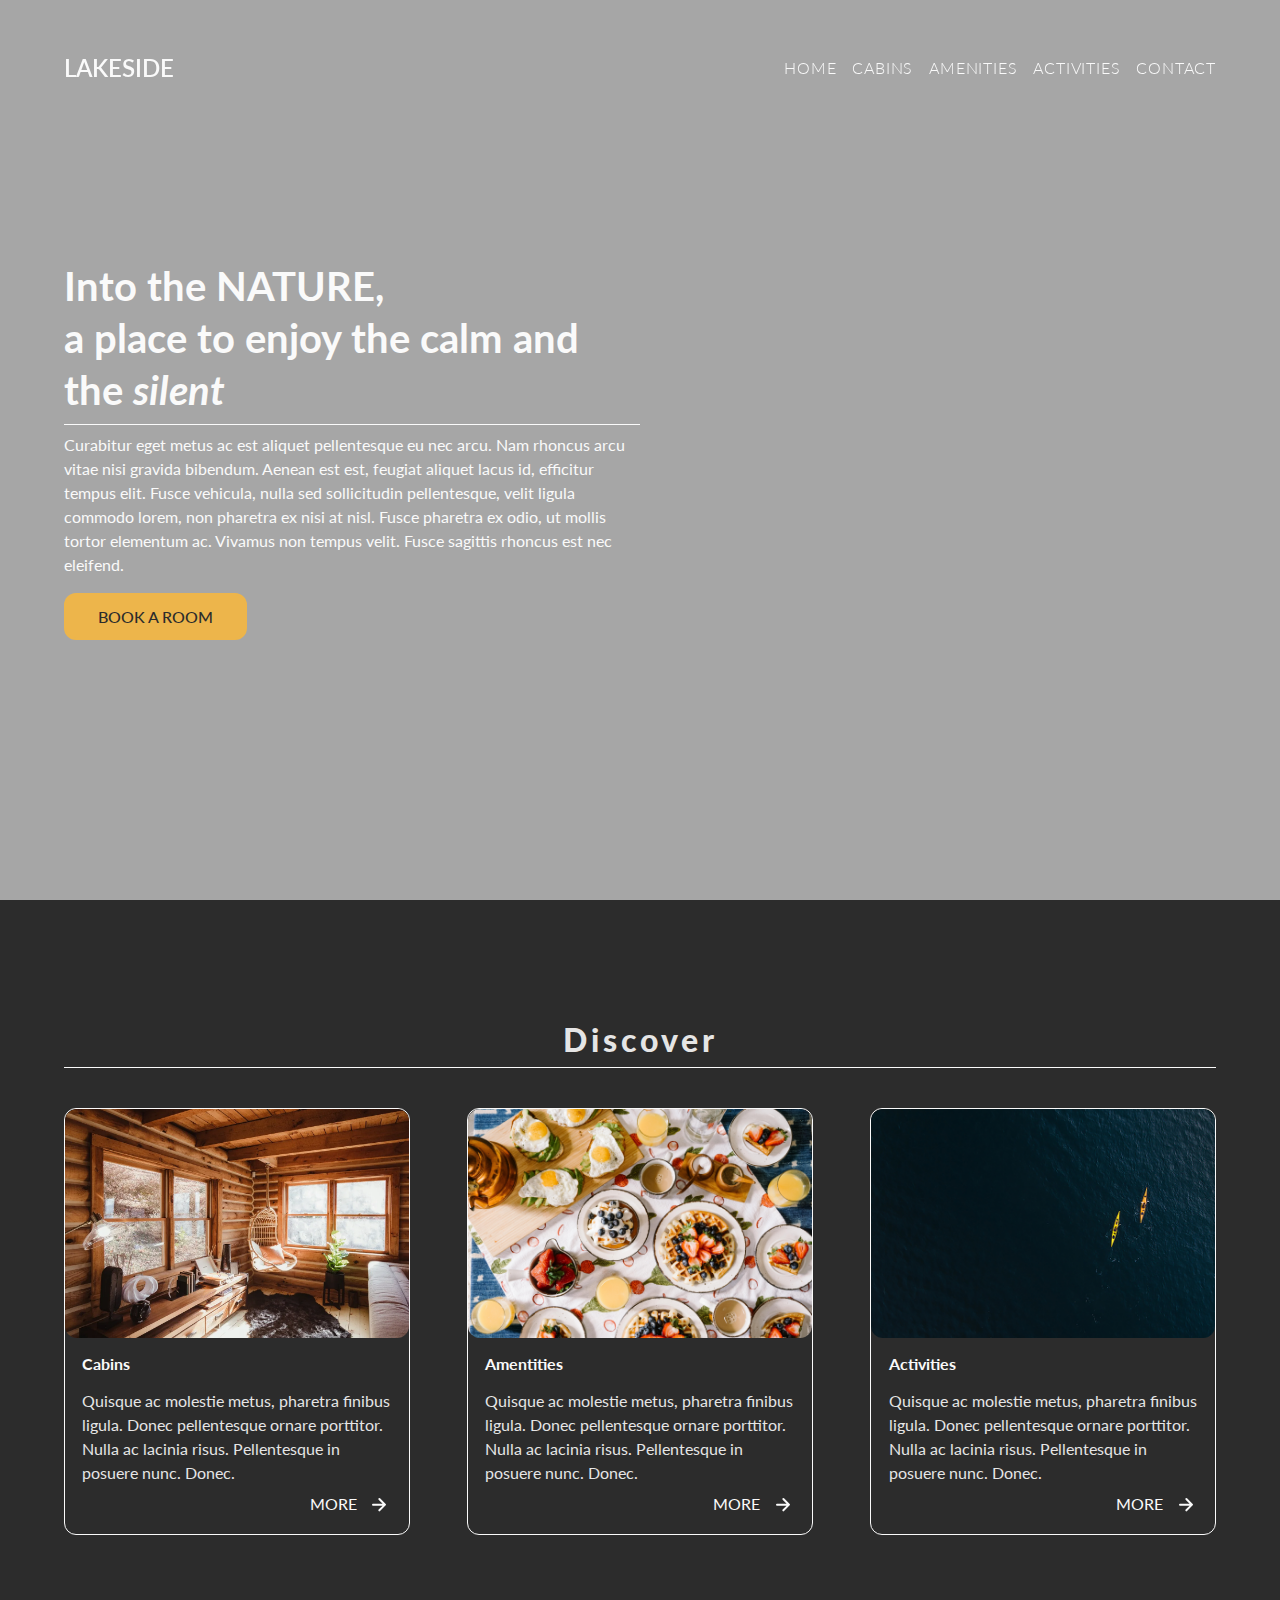
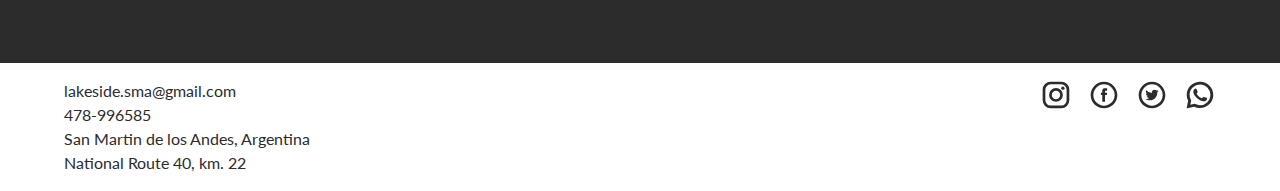
==== commit 476e10a6: "Se avanzó en el html y css, corrigiendo los estilos y etiquetas restantes. Aun queda por modificar l" ====
--- a/index.html
+++ b/index.html
@@ -16,9 +16,13 @@
   <body>
     <!-- Navigation bar -->
     <nav class="nav p-5">
-      <h2 class="nav_logo light_color">LAKESIDE</h2>
+      <h3 class="nav_logo light_color">
+        <a class="nav_logo_link" href="/index.html">LAKESIDE</a>
+      </h3>
       <ul class="nav_menu nav_menu-hidden">
-        <li class="nav_item"><a href="#" class="nav_link">HOME</a></li>
+        <li class="nav_item">
+          <a href="/index.html" class="nav_link">HOME</a>
+        </li>
         <li class="nav_item">
           <a href="/pages/cabins.html" class="nav_link">CABINS</a>
         </li>
@@ -28,71 +32,78 @@
         <li class="nav_item">
           <a href="/pages/activities.html" class="nav_link">ACTIVITIES</a>
         </li>
-        <li class="nav_item"><a href="#" class="nav_link">CONTACT</a></li>
+        <li class="nav_item">
+          <a href="/pages/contact.html" class="nav_link">CONTACT</a>
+        </li>
         <ul class="social_menu">
           <li class="social_item">
-            <svg
-              xmlns="http://www.w3.org/2000/svg"
-              viewBox="-2 -2 24 24"
-              width="32"
-              fill="currentColor"
-            >
-              <path
-                d="M14.017 0h-8.07A5.954 5.954 0 0 0 0 5.948v8.07a5.954 5.954 0 0 0 5.948 5.947h8.07a5.954 5.954 0 0 0 5.947-5.948v-8.07A5.954 5.954 0 0 0 14.017 0zm3.94 14.017a3.94 3.94 0 0 1-3.94 3.94h-8.07a3.94 3.94 0 0 1-3.939-3.94v-8.07a3.94 3.94 0 0 1 3.94-3.939h8.07a3.94 3.94 0 0 1 3.939 3.94v8.07z"
-              ></path>
-              <path
-                d="M9.982 4.819A5.17 5.17 0 0 0 4.82 9.982a5.17 5.17 0 0 0 5.163 5.164 5.17 5.17 0 0 0 5.164-5.164A5.17 5.17 0 0 0 9.982 4.82zm0 8.319a3.155 3.155 0 1 1 0-6.31 3.155 3.155 0 0 1 0 6.31z"
-              ></path>
-              <circle cx="15.156" cy="4.858" r="1.237"></circle>
-            </svg>
+            <a href="">
+              <svg
+                xmlns="http://www.w3.org/2000/svg"
+                viewBox="-2 -2 24 24"
+                width="32"
+                fill="currentColor"
+              >
+                <path
+                  d="M14.017 0h-8.07A5.954 5.954 0 0 0 0 5.948v8.07a5.954 5.954 0 0 0 5.948 5.947h8.07a5.954 5.954 0 0 0 5.947-5.948v-8.07A5.954 5.954 0 0 0 14.017 0zm3.94 14.017a3.94 3.94 0 0 1-3.94 3.94h-8.07a3.94 3.94 0 0 1-3.939-3.94v-8.07a3.94 3.94 0 0 1 3.94-3.939h8.07a3.94 3.94 0 0 1 3.939 3.94v8.07z"
+                ></path>
+                <path
+                  d="M9.982 4.819A5.17 5.17 0 0 0 4.82 9.982a5.17 5.17 0 0 0 5.163 5.164 5.17 5.17 0 0 0 5.164-5.164A5.17 5.17 0 0 0 9.982 4.82zm0 8.319a3.155 3.155 0 1 1 0-6.31 3.155 3.155 0 0 1 0 6.31z"
+                ></path>
+                <circle cx="15.156" cy="4.858" r="1.237"></circle>
+              </svg>
+            </a>
           </li>
           <li class="social_item">
-            <svg
-              xmlns="http://www.w3.org/2000/svg"
-              viewBox="-2 -2 24 24"
-              width="32"
-              fill="currentColor"
-            >
-              <path
-                d="M14.017 0h-8.07A5.954 5.954 0 0 0 0 5.948v8.07a5.954 5.954 0 0 0 5.948 5.947h8.07a5.954 5.954 0 0 0 5.947-5.948v-8.07A5.954 5.954 0 0 0 14.017 0zm3.94 14.017a3.94 3.94 0 0 1-3.94 3.94h-8.07a3.94 3.94 0 0 1-3.939-3.94v-8.07a3.94 3.94 0 0 1 3.94-3.939h8.07a3.94 3.94 0 0 1 3.939 3.94v8.07z"
-              ></path>
-              <path
-                d="M9.982 4.819A5.17 5.17 0 0 0 4.82 9.982a5.17 5.17 0 0 0 5.163 5.164 5.17 5.17 0 0 0 5.164-5.164A5.17 5.17 0 0 0 9.982 4.82zm0 8.319a3.155 3.155 0 1 1 0-6.31 3.155 3.155 0 0 1 0 6.31z"
-              ></path>
-              <circle cx="15.156" cy="4.858" r="1.237"></circle>
-            </svg>
+            <a href="">
+              <svg
+                xmlns="http://www.w3.org/2000/svg"
+                viewBox="-2 -2 24 24"
+                width="32"
+                fill="currentColor"
+              >
+                <path
+                  d="M8.695 6.937v1.377H7.687v1.683h1.008V15h2.072V9.997h1.39s.131-.807.194-1.69h-1.576v-1.15c0-.173.226-.404.45-.404h1.128V5h-1.535C8.644 5 8.695 6.685 8.695 6.937z"
+                ></path>
+                <path
+                  d="M10 18a8 8 0 1 0 0-16 8 8 0 0 0 0 16zm0 2C4.477 20 0 15.523 0 10S4.477 0 10 0s10 4.477 10 10-4.477 10-10 10z"
+                ></path>
+              </svg>
+            </a>
           </li>
           <li class="social_item">
-            <svg
-              xmlns="http://www.w3.org/2000/svg"
-              viewBox="-2 -2 24 24"
-              width="32"
-              fill="currentColor"
-            >
-              <path
-                d="M14.017 0h-8.07A5.954 5.954 0 0 0 0 5.948v8.07a5.954 5.954 0 0 0 5.948 5.947h8.07a5.954 5.954 0 0 0 5.947-5.948v-8.07A5.954 5.954 0 0 0 14.017 0zm3.94 14.017a3.94 3.94 0 0 1-3.94 3.94h-8.07a3.94 3.94 0 0 1-3.939-3.94v-8.07a3.94 3.94 0 0 1 3.94-3.939h8.07a3.94 3.94 0 0 1 3.939 3.94v8.07z"
-              ></path>
-              <path
-                d="M9.982 4.819A5.17 5.17 0 0 0 4.82 9.982a5.17 5.17 0 0 0 5.163 5.164 5.17 5.17 0 0 0 5.164-5.164A5.17 5.17 0 0 0 9.982 4.82zm0 8.319a3.155 3.155 0 1 1 0-6.31 3.155 3.155 0 0 1 0 6.31z"
-              ></path>
-              <circle cx="15.156" cy="4.858" r="1.237"></circle>
-            </svg>
+            <a href="">
+              <svg
+                xmlns="http://www.w3.org/2000/svg"
+                viewBox="-2 -2 24 24"
+                width="32"
+                fill="currentColor"
+              >
+                <path
+                  d="M10 18a8 8 0 1 0 0-16 8 8 0 0 0 0 16zm0 2C4.477 20 0 15.523 0 10S4.477 0 10 0s10 4.477 10 10-4.477 10-10 10z"
+                ></path>
+                <path
+                  d="M15 6.947c-.368.16-.763.27-1.178.318.424-.25.748-.646.902-1.117-.398.231-.836.4-1.304.49A2.06 2.06 0 0 0 11.923 6c-1.133 0-2.051.905-2.051 2.02 0 .158.018.312.053.46a5.854 5.854 0 0 1-4.228-2.11 1.982 1.982 0 0 0-.278 1.015c0 .7.363 1.32.913 1.681a2.076 2.076 0 0 1-.93-.253v.025a2.03 2.03 0 0 0 1.646 1.98 2.108 2.108 0 0 1-.927.034 2.049 2.049 0 0 0 1.916 1.403 4.156 4.156 0 0 1-2.548.864c-.165 0-.328-.01-.489-.028A5.863 5.863 0 0 0 8.144 14c3.774 0 5.837-3.078 5.837-5.748l-.007-.262A4.063 4.063 0 0 0 15 6.947z"
+                ></path>
+              </svg>
+            </a>
           </li>
           <li class="social_item">
-            <svg
-              xmlns="http://www.w3.org/2000/svg"
-              viewBox="-2 -2 24 24"
-              width="32"
-              fill="currentColor"
-            >
-              <path
-                d="M14.017 0h-8.07A5.954 5.954 0 0 0 0 5.948v8.07a5.954 5.954 0 0 0 5.948 5.947h8.07a5.954 5.954 0 0 0 5.947-5.948v-8.07A5.954 5.954 0 0 0 14.017 0zm3.94 14.017a3.94 3.94 0 0 1-3.94 3.94h-8.07a3.94 3.94 0 0 1-3.939-3.94v-8.07a3.94 3.94 0 0 1 3.94-3.939h8.07a3.94 3.94 0 0 1 3.939 3.94v8.07z"
-              ></path>
-              <path
-                d="M9.982 4.819A5.17 5.17 0 0 0 4.82 9.982a5.17 5.17 0 0 0 5.163 5.164 5.17 5.17 0 0 0 5.164-5.164A5.17 5.17 0 0 0 9.982 4.82zm0 8.319a3.155 3.155 0 1 1 0-6.31 3.155 3.155 0 0 1 0 6.31z"
-              ></path>
-              <circle cx="15.156" cy="4.858" r="1.237"></circle>
-            </svg>
+            <a href="">
+              <svg
+                xmlns="http://www.w3.org/2000/svg"
+                viewBox="-2 -2 24 24"
+                width="32"
+                fill="currentColor"
+              >
+                <path
+                  d="M9.516.012C4.206.262.017 4.652.033 9.929a9.798 9.798 0 0 0 1.085 4.465L.06 19.495a.387.387 0 0 0 .47.453l5.034-1.184a9.981 9.981 0 0 0 4.284 1.032c5.427.083 9.951-4.195 10.12-9.58C20.15 4.441 15.351-.265 9.516.011zm6.007 15.367a7.784 7.784 0 0 1-5.52 2.27 7.77 7.77 0 0 1-3.474-.808l-.701-.347-3.087.726.65-3.131-.346-.672A7.62 7.62 0 0 1 2.197 9.9c0-2.07.812-4.017 2.286-5.48a7.85 7.85 0 0 1 5.52-2.271c2.086 0 4.046.806 5.52 2.27a7.672 7.672 0 0 1 2.287 5.48c0 2.052-.825 4.03-2.287 5.481z"
+                ></path>
+                <path
+                  d="M14.842 12.045l-1.931-.55a.723.723 0 0 0-.713.186l-.472.478a.707.707 0 0 1-.765.16c-.913-.367-2.835-2.063-3.326-2.912a.694.694 0 0 1 .056-.774l.412-.53a.71.71 0 0 0 .089-.726L7.38 5.553a.723.723 0 0 0-1.125-.256c-.539.453-1.179 1.14-1.256 1.903-.137 1.343.443 3.036 2.637 5.07 2.535 2.349 4.566 2.66 5.887 2.341.75-.18 1.35-.903 1.727-1.494a.713.713 0 0 0-.408-1.072z"
+                ></path>
+              </svg>
+            </a>
           </li>
         </ul>
       </ul>
@@ -131,7 +142,7 @@
             ac. Vivamus non tempus velit. Fusce sagittis rhoncus est nec
             eleifend.
           </p>
-          <button class="description_btn book_btn btn">BOOK NOW</button>
+          <button class="description_btn book--btn btn">BOOK A ROOM</button>
         </article>
         <!-- Botón aviso scroll -->
         <!-- <div class="scroll_container">
@@ -141,82 +152,89 @@
       <!-- Banner background home -->
 
       <!-- Previews Section -->
-      <section class="section_previews p-5">
+      <section class="section_previews">
+        <h2 class="section_previews--title">Discover</h2>
+        <div class="description_line section_previews--line"></div>
         <!-- Previews Articles -->
-        <article class="article_preview cabins_preview">
-          <img
-            class="preview_img"
-            src="/img/cabins_preview.webp"
-            alt="cabins preview"
-          />
-          <p>
-            Quisque ac molestie metus, pharetra finibus ligula. Donec
-            pellentesque ornare porttitor. Nulla ac lacinia risus. Pellentesque
-            in posuere nunc. Donec.
-          </p>
+        <div class="section_previews--container">
+          <article class="article_preview cabins_preview">
+            <img
+              class="preview_img"
+              src="/img/cabins_preview.webp"
+              alt="cabins preview"
+            />
+            <h4>Cabins</h4>
+            <p>
+              Quisque ac molestie metus, pharetra finibus ligula. Donec
+              pellentesque ornare porttitor. Nulla ac lacinia risus.
+              Pellentesque in posuere nunc. Donec.
+            </p>
 
-          <a href="#" class="more_btn">MORE</a>
-          <svg
-            class="more_arrow"
-            xmlns="http://www.w3.org/2000/svg"
-            viewBox="-5 -5 24 24"
-            width="24"
-            fill="currentColor"
-          >
-            <path
-              d="M10.586 5.657l-3.95-3.95A1 1 0 0 1 8.05.293l5.657 5.657a.997.997 0 0 1 0 1.414L8.05 13.021a1 1 0 1 1-1.414-1.414l3.95-3.95H1a1 1 0 1 1 0-2h9.586z"
-            ></path>
-          </svg>
-        </article>
-        <article class="article_preview breakfast_preview">
-          <img
-            class="preview_img"
-            src="/img/breakfast_preview.jpg"
-            alt="breakfast preview"
-          />
-          <p>
-            Quisque ac molestie metus, pharetra finibus ligula. Donec
-            pellentesque ornare porttitor. Nulla ac lacinia risus. Pellentesque
-            in posuere nunc. Donec.
-          </p>
-          <a href="#" class="more_btn">MORE</a
-          ><svg
-            class="more_arrow"
-            xmlns="http://www.w3.org/2000/svg"
-            viewBox="-5 -5 24 24"
-            width="24"
-            fill="currentColor"
-          >
-            <path
-              d="M10.586 5.657l-3.95-3.95A1 1 0 0 1 8.05.293l5.657 5.657a.997.997 0 0 1 0 1.414L8.05 13.021a1 1 0 1 1-1.414-1.414l3.95-3.95H1a1 1 0 1 1 0-2h9.586z"
-            ></path>
-          </svg>
-        </article>
-        <article class="article_preview kayak_preview">
-          <img
-            class="preview_img"
-            src="/img/cayak_preview.jpg"
-            alt="kayak preview"
-          />
-          <p>
-            Quisque ac molestie metus, pharetra finibus ligula. Donec
-            pellentesque ornare porttitor. Nulla ac lacinia risus. Pellentesque
-            in posuere nunc. Donec.
-          </p>
+            <a href="/pages/cabins.html" class="more_btn">MORE</a>
+            <svg
+              class="more_arrow"
+              xmlns="http://www.w3.org/2000/svg"
+              viewBox="-5 -5 24 24"
+              width="24"
+              fill="currentColor"
+            >
+              <path
+                d="M10.586 5.657l-3.95-3.95A1 1 0 0 1 8.05.293l5.657 5.657a.997.997 0 0 1 0 1.414L8.05 13.021a1 1 0 1 1-1.414-1.414l3.95-3.95H1a1 1 0 1 1 0-2h9.586z"
+              ></path>
+            </svg>
+          </article>
+          <article class="article_preview breakfast_preview">
+            <img
+              class="preview_img"
+              src="/img/breakfast_preview.jpg"
+              alt="breakfast preview"
+            />
+            <h4>Amentities</h4>
+            <p>
+              Quisque ac molestie metus, pharetra finibus ligula. Donec
+              pellentesque ornare porttitor. Nulla ac lacinia risus.
+              Pellentesque in posuere nunc. Donec.
+            </p>
+            <a href="/pages/amenities.html" class="more_btn">MORE</a
+            ><svg
+              class="more_arrow"
+              xmlns="http://www.w3.org/2000/svg"
+              viewBox="-5 -5 24 24"
+              width="24"
+              fill="currentColor"
+            >
+              <path
+                d="M10.586 5.657l-3.95-3.95A1 1 0 0 1 8.05.293l5.657 5.657a.997.997 0 0 1 0 1.414L8.05 13.021a1 1 0 1 1-1.414-1.414l3.95-3.95H1a1 1 0 1 1 0-2h9.586z"
+              ></path>
+            </svg>
+          </article>
+          <article class="article_preview kayak_preview">
+            <img
+              class="preview_img"
+              src="/img/cayak_preview.jpg"
+              alt="kayak preview"
+            />
+            <h4>Activities</h4>
+            <p>
+              Quisque ac molestie metus, pharetra finibus ligula. Donec
+              pellentesque ornare porttitor. Nulla ac lacinia risus.
+              Pellentesque in posuere nunc. Donec.
+            </p>
 
-          <a href="#" class="more_btn">MORE</a>
-          <svg
-            class="more_arrow"
-            xmlns="http://www.w3.org/2000/svg"
-            viewBox="-5 -5 24 24"
-            width="24"
-            fill="currentColor"
-          >
-            <path
-              d="M10.586 5.657l-3.95-3.95A1 1 0 0 1 8.05.293l5.657 5.657a.997.997 0 0 1 0 1.414L8.05 13.021a1 1 0 1 1-1.414-1.414l3.95-3.95H1a1 1 0 1 1 0-2h9.586z"
-            ></path>
-          </svg>
-        </article>
+            <a href="/pages/activities.html" class="more_btn">MORE</a>
+            <svg
+              class="more_arrow"
+              xmlns="http://www.w3.org/2000/svg"
+              viewBox="-5 -5 24 24"
+              width="24"
+              fill="currentColor"
+            >
+              <path
+                d="M10.586 5.657l-3.95-3.95A1 1 0 0 1 8.05.293l5.657 5.657a.997.997 0 0 1 0 1.414L8.05 13.021a1 1 0 1 1-1.414-1.414l3.95-3.95H1a1 1 0 1 1 0-2h9.586z"
+              ></path>
+            </svg>
+          </article>
+        </div>
       </section>
     </main>
     <!-- Footer  -->
@@ -230,68 +248,73 @@
         </ul>
         <ul class="footer_socialmedia">
           <li class="footer_link">
-            <svg
-              xmlns="http://www.w3.org/2000/svg"
-              viewBox="-2 -2 24 24"
-              width="32"
-              fill="currentColor"
-            >
-              <path
-                d="M14.017 0h-8.07A5.954 5.954 0 0 0 0 5.948v8.07a5.954 5.954 0 0 0 5.948 5.947h8.07a5.954 5.954 0 0 0 5.947-5.948v-8.07A5.954 5.954 0 0 0 14.017 0zm3.94 14.017a3.94 3.94 0 0 1-3.94 3.94h-8.07a3.94 3.94 0 0 1-3.939-3.94v-8.07a3.94 3.94 0 0 1 3.94-3.939h8.07a3.94 3.94 0 0 1 3.939 3.94v8.07z"
-              ></path>
-              <path
-                d="M9.982 4.819A5.17 5.17 0 0 0 4.82 9.982a5.17 5.17 0 0 0 5.163 5.164 5.17 5.17 0 0 0 5.164-5.164A5.17 5.17 0 0 0 9.982 4.82zm0 8.319a3.155 3.155 0 1 1 0-6.31 3.155 3.155 0 0 1 0 6.31z"
-              ></path>
-              <circle cx="15.156" cy="4.858" r="1.237"></circle>
-            </svg>
+            <a href="#">
+              <svg
+                xmlns="http://www.w3.org/2000/svg"
+                viewBox="-2 -2 24 24"
+                width="32"
+                fill="currentColor"
+              >
+                <path
+                  d="M14.017 0h-8.07A5.954 5.954 0 0 0 0 5.948v8.07a5.954 5.954 0 0 0 5.948 5.947h8.07a5.954 5.954 0 0 0 5.947-5.948v-8.07A5.954 5.954 0 0 0 14.017 0zm3.94 14.017a3.94 3.94 0 0 1-3.94 3.94h-8.07a3.94 3.94 0 0 1-3.939-3.94v-8.07a3.94 3.94 0 0 1 3.94-3.939h8.07a3.94 3.94 0 0 1 3.939 3.94v8.07z"
+                ></path>
+                <path
+                  d="M9.982 4.819A5.17 5.17 0 0 0 4.82 9.982a5.17 5.17 0 0 0 5.163 5.164 5.17 5.17 0 0 0 5.164-5.164A5.17 5.17 0 0 0 9.982 4.82zm0 8.319a3.155 3.155 0 1 1 0-6.31 3.155 3.155 0 0 1 0 6.31z"
+                ></path>
+                <circle cx="15.156" cy="4.858" r="1.237"></circle>
+              </svg>
+            </a>
           </li>
           <li class="footer_link">
-            <svg
-              xmlns="http://www.w3.org/2000/svg"
-              viewBox="-2 -2 24 24"
-              width="32"
-              fill="currentColor"
-            >
-              <path
-                d="M14.017 0h-8.07A5.954 5.954 0 0 0 0 5.948v8.07a5.954 5.954 0 0 0 5.948 5.947h8.07a5.954 5.954 0 0 0 5.947-5.948v-8.07A5.954 5.954 0 0 0 14.017 0zm3.94 14.017a3.94 3.94 0 0 1-3.94 3.94h-8.07a3.94 3.94 0 0 1-3.939-3.94v-8.07a3.94 3.94 0 0 1 3.94-3.939h8.07a3.94 3.94 0 0 1 3.939 3.94v8.07z"
-              ></path>
-              <path
-                d="M9.982 4.819A5.17 5.17 0 0 0 4.82 9.982a5.17 5.17 0 0 0 5.163 5.164 5.17 5.17 0 0 0 5.164-5.164A5.17 5.17 0 0 0 9.982 4.82zm0 8.319a3.155 3.155 0 1 1 0-6.31 3.155 3.155 0 0 1 0 6.31z"
-              ></path>
-              <circle cx="15.156" cy="4.858" r="1.237"></circle>
-            </svg>
+            <a href="#">
+              <svg
+                xmlns="http://www.w3.org/2000/svg"
+                viewBox="-2 -2 24 24"
+                width="32"
+                fill="currentColor"
+              >
+                <path
+                  d="M8.695 6.937v1.377H7.687v1.683h1.008V15h2.072V9.997h1.39s.131-.807.194-1.69h-1.576v-1.15c0-.173.226-.404.45-.404h1.128V5h-1.535C8.644 5 8.695 6.685 8.695 6.937z"
+                ></path>
+                <path
+                  d="M10 18a8 8 0 1 0 0-16 8 8 0 0 0 0 16zm0 2C4.477 20 0 15.523 0 10S4.477 0 10 0s10 4.477 10 10-4.477 10-10 10z"
+                ></path>
+              </svg>
+            </a>
           </li>
           <li class="footer_link">
-            <svg
-              xmlns="http://www.w3.org/2000/svg"
-              viewBox="-2 -2 24 24"
-              width="32"
-              fill="currentColor"
-            >
-              <path
-                d="M14.017 0h-8.07A5.954 5.954 0 0 0 0 5.948v8.07a5.954 5.954 0 0 0 5.948 5.947h8.07a5.954 5.954 0 0 0 5.947-5.948v-8.07A5.954 5.954 0 0 0 14.017 0zm3.94 14.017a3.94 3.94 0 0 1-3.94 3.94h-8.07a3.94 3.94 0 0 1-3.939-3.94v-8.07a3.94 3.94 0 0 1 3.94-3.939h8.07a3.94 3.94 0 0 1 3.939 3.94v8.07z"
-              ></path>
-              <path
-                d="M9.982 4.819A5.17 5.17 0 0 0 4.82 9.982a5.17 5.17 0 0 0 5.163 5.164 5.17 5.17 0 0 0 5.164-5.164A5.17 5.17 0 0 0 9.982 4.82zm0 8.319a3.155 3.155 0 1 1 0-6.31 3.155 3.155 0 0 1 0 6.31z"
-              ></path>
-              <circle cx="15.156" cy="4.858" r="1.237"></circle>
-            </svg>
+            <a href="">
+              <svg
+                xmlns="http://www.w3.org/2000/svg"
+                viewBox="-2 -2 24 24"
+                width="32"
+                fill="currentColor"
+              >
+                <path
+                  d="M10 18a8 8 0 1 0 0-16 8 8 0 0 0 0 16zm0 2C4.477 20 0 15.523 0 10S4.477 0 10 0s10 4.477 10 10-4.477 10-10 10z"
+                ></path>
+                <path
+                  d="M15 6.947c-.368.16-.763.27-1.178.318.424-.25.748-.646.902-1.117-.398.231-.836.4-1.304.49A2.06 2.06 0 0 0 11.923 6c-1.133 0-2.051.905-2.051 2.02 0 .158.018.312.053.46a5.854 5.854 0 0 1-4.228-2.11 1.982 1.982 0 0 0-.278 1.015c0 .7.363 1.32.913 1.681a2.076 2.076 0 0 1-.93-.253v.025a2.03 2.03 0 0 0 1.646 1.98 2.108 2.108 0 0 1-.927.034 2.049 2.049 0 0 0 1.916 1.403 4.156 4.156 0 0 1-2.548.864c-.165 0-.328-.01-.489-.028A5.863 5.863 0 0 0 8.144 14c3.774 0 5.837-3.078 5.837-5.748l-.007-.262A4.063 4.063 0 0 0 15 6.947z"
+                ></path>
+              </svg>
+            </a>
           </li>
           <li class="footer_link">
-            <svg
-              xmlns="http://www.w3.org/2000/svg"
-              viewBox="-2 -2 24 24"
-              width="32"
-              fill="currentColor"
-            >
-              <path
-                d="M14.017 0h-8.07A5.954 5.954 0 0 0 0 5.948v8.07a5.954 5.954 0 0 0 5.948 5.947h8.07a5.954 5.954 0 0 0 5.947-5.948v-8.07A5.954 5.954 0 0 0 14.017 0zm3.94 14.017a3.94 3.94 0 0 1-3.94 3.94h-8.07a3.94 3.94 0 0 1-3.939-3.94v-8.07a3.94 3.94 0 0 1 3.94-3.939h8.07a3.94 3.94 0 0 1 3.939 3.94v8.07z"
-              ></path>
-              <path
-                d="M9.982 4.819A5.17 5.17 0 0 0 4.82 9.982a5.17 5.17 0 0 0 5.163 5.164 5.17 5.17 0 0 0 5.164-5.164A5.17 5.17 0 0 0 9.982 4.82zm0 8.319a3.155 3.155 0 1 1 0-6.31 3.155 3.155 0 0 1 0 6.31z"
-              ></path>
-              <circle cx="15.156" cy="4.858" r="1.237"></circle>
-            </svg>
+            <a href="">
+              <svg
+                xmlns="http://www.w3.org/2000/svg"
+                viewBox="-2 -2 24 24"
+                width="32"
+                fill="currentColor"
+              >
+                <path
+                  d="M9.516.012C4.206.262.017 4.652.033 9.929a9.798 9.798 0 0 0 1.085 4.465L.06 19.495a.387.387 0 0 0 .47.453l5.034-1.184a9.981 9.981 0 0 0 4.284 1.032c5.427.083 9.951-4.195 10.12-9.58C20.15 4.441 15.351-.265 9.516.011zm6.007 15.367a7.784 7.784 0 0 1-5.52 2.27 7.77 7.77 0 0 1-3.474-.808l-.701-.347-3.087.726.65-3.131-.346-.672A7.62 7.62 0 0 1 2.197 9.9c0-2.07.812-4.017 2.286-5.48a7.85 7.85 0 0 1 5.52-2.271c2.086 0 4.046.806 5.52 2.27a7.672 7.672 0 0 1 2.287 5.48c0 2.052-.825 4.03-2.287 5.481z"
+                ></path>
+                <path
+                  d="M14.842 12.045l-1.931-.55a.723.723 0 0 0-.713.186l-.472.478a.707.707 0 0 1-.765.16c-.913-.367-2.835-2.063-3.326-2.912a.694.694 0 0 1 .056-.774l.412-.53a.71.71 0 0 0 .089-.726L7.38 5.553a.723.723 0 0 0-1.125-.256c-.539.453-1.179 1.14-1.256 1.903-.137 1.343.443 3.036 2.637 5.07 2.535 2.349 4.566 2.66 5.887 2.341.75-.18 1.35-.903 1.727-1.494a.713.713 0 0 0-.408-1.072z"
+                ></path>
+              </svg>
+            </a>
           </li>
         </ul>
       </div>
--- a/css/style.css
+++ b/css/style.css
@@ -57,6 +57,63 @@
 
 .p-95 {
   padding: 0 95%; }
+
+.m-5 {
+  margin: 0 5%; }
+
+.m-10 {
+  margin: 0 10%; }
+
+.m-15 {
+  margin: 0 15%; }
+
+.m-20 {
+  margin: 0 20%; }
+
+.m-25 {
+  margin: 0 25%; }
+
+.m-30 {
+  margin: 0 30%; }
+
+.m-35 {
+  margin: 0 35%; }
+
+.m-40 {
+  margin: 0 40%; }
+
+.m-45 {
+  margin: 0 45%; }
+
+.m-50 {
+  margin: 0 50%; }
+
+.m-55 {
+  margin: 0 55%; }
+
+.m-60 {
+  margin: 0 60%; }
+
+.m-65 {
+  margin: 0 65%; }
+
+.m-70 {
+  margin: 0 70%; }
+
+.m-75 {
+  margin: 0 75%; }
+
+.m-80 {
+  margin: 0 80%; }
+
+.m-85 {
+  margin: 0 85%; }
+
+.m-90 {
+  margin: 0 90%; }
+
+.m-95 {
+  margin: 0 95%; }
 
 .nav_menu-show {
   top: 0; }
@@ -107,13 +164,13 @@
   width: 100%;
   z-index: 100;
   position: fixed; }
-  @media (min-width: 300px) and (max-width: 480px) {
+  @media (min-width: 300px) and (max-width: 500px) {
     .nav {
       height: auto; } }
   .nav_menu {
     display: flex;
     align-items: center; }
-    @media (min-width: 300px) and (max-width: 480px) {
+    @media (min-width: 300px) and (max-width: 500px) {
       .nav_menu {
         display: flex;
         flex-direction: column;
@@ -126,25 +183,28 @@
         width: 100%;
         height: auto;
         background-color: white; } }
-  @media (min-width: 300px) and (max-width: 480px) {
+  @media (min-width: 300px) and (max-width: 500px) {
     .nav_link {
       color: #2c2c2c;
       line-height: 2.5rem; } }
   .nav_logo {
-    font-size: 1.75rem;
-    font-weight: 700; }
-    @media (min-width: 300px) and (max-width: 480px) {
+    font-size: 1.5rem;
+    font-weight: 600; }
+    .nav_logo_link:hover {
+      color: #fafafa; }
+    @media (min-width: 300px) and (max-width: 500px) {
       .nav_logo {
         font-size: 1.25rem;
         z-index: 500; } }
   .nav_item {
     margin-left: 1rem;
+    font-size: 1rem;
     font-weight: 300;
     letter-spacing: 0.05rem; }
 
 .open_menu {
   display: none; }
-  @media (min-width: 300px) and (max-width: 480px) {
+  @media (min-width: 300px) and (max-width: 500px) {
     .open_menu {
       display: flex;
       z-index: 500; } }
@@ -152,7 +212,7 @@
 .social_menu {
   display: none;
   color: #2c2c2c; }
-  @media (min-width: 300px) and (max-width: 480px) {
+  @media (min-width: 300px) and (max-width: 500px) {
     .social_menu {
       display: flex;
       z-index: 500;
@@ -164,55 +224,60 @@
 
 .social_item {
   margin-right: 1rem; }
-
-.book_btn {
-  padding: 1rem 2rem;
-  color: #edb54b;
+  .social_item a {
+    color: #2c2c2c; }
+    .social_item a:active {
+      color: #edb54b; }
+
+.book--btn {
+  background-color: #edb54b;
   border: 2px solid #edb54b;
-  background-color: transparent;
-  margin-top: 1rem;
-  border-radius: 0.25rem;
-  font-weight: 900;
-  letter-spacing: 0.25rem; }
-  @media (min-width: 300px) and (max-width: 480px) {
-    .book_btn {
-      padding: 0.75rem 1.5rem;
-      font-weight: 700;
-      letter-spacing: 0.15rem;
-      margin-top: 2rem; } }
-  .book_btn:hover {
-    background-color: #edb54b;
-    color: #fafafa;
+  padding: 0.75rem 2rem;
+  font-size: 1rem;
+  color: #2c2c2c;
+  border-radius: 0.75rem;
+  font-weight: 500; }
+  @media (min-width: 300px) and (max-width: 500px) {
+    .book--btn {
+      padding: 0.5rem 1.5rem;
+      font-weight: 500;
+      font-size: 0.85rem; } }
+  .book--btn:hover {
+    background-color: #f2c879;
+    border: 2px solid #f2c879;
+    color: #2c2c2c;
     cursor: pointer;
     transition: 300ms; }
 
 .scroll_btn {
   color: #edb54b; }
-  @media (min-width: 300px) and (max-width: 480px) {
+  @media (min-width: 300px) and (max-width: 500px) {
     .scroll_btn {
       display: none; } }
 
-.cabins_section--btn {
+.ghost--btn {
   background-color: transparent;
   border: 2px solid;
   border-color: #c7c7c7;
   padding: 0.75rem 2rem;
   font-size: 1rem;
-  color: #c7c7c7;
-  border-radius: 0.7rem;
-  width: 50%; }
-  .cabins_section--btn:hover {
+  color: #ededed;
+  border-radius: 0.75rem;
+  font-weight: 500; }
+  .ghost--btn a {
+    color: #fafafa; }
+  .ghost--btn:hover {
     background-color: #edb54b;
     color: #2c2c2c;
     cursor: pointer;
     transition: 300ms;
     border: 2px solid #edb54b; }
-  @media (min-width: 300px) and (max-width: 480px) {
-    .cabins_section--btn {
+  @media (min-width: 300px) and (max-width: 500px) {
+    .ghost--btn {
       padding: 0.5rem 1.25rem;
-      font-weight: 700;
-      letter-spacing: 0.15rem;
-      margin: auto; } }
+      font-weight: 400;
+      margin: auto;
+      font-size: 0.85rem; } }
 
 .header {
   background-image: url(/img/cabinLake.jpg);
@@ -220,8 +285,9 @@
   background-size: cover;
   height: 100vh;
   display: flex;
-  align-items: center; }
-  @media (min-width: 300px) and (max-width: 480px) {
+  align-items: center;
+  position: relative; }
+  @media (min-width: 300px) and (max-width: 500px) {
     .header {
       flex-direction: column;
       height: auto;
@@ -231,18 +297,18 @@
     color: #fafafa;
     z-index: 0;
     width: 50%; }
-    @media (min-width: 300px) and (max-width: 480px) {
+    @media (min-width: 300px) and (max-width: 500px) {
       .header_description {
         text-align: center;
         width: 90%;
         margin-top: 8rem;
         margin-bottom: 8rem; } }
     .header_description p {
-      line-height: 1.75rem;
-      color: #ededed;
+      line-height: 1.5;
+      line-height: 1.5;
       font-size: 1rem;
-      font-weight: 300; }
-      @media (min-width: 300px) and (max-width: 480px) {
+      font-weight: 400; }
+      @media (min-width: 300px) and (max-width: 500px) {
         .header_description p {
           font-size: 0.85rem;
           line-height: 1.5rem; } }
@@ -258,30 +324,51 @@
   height: 1px;
   width: 100%;
   background-color: #fafafa;
-  margin: 1rem 0; }
+  margin: 0.5rem 0; }
 
 .description_title {
-  line-height: 2.5rem;
-  font-size: 1.75rem;
+  line-height: 1.3;
+  font-size: 2.5rem;
   color: #fafafa; }
-  @media (min-width: 300px) and (max-width: 480px) {
+  @media (min-width: 300px) and (max-width: 500px) {
     .description_title {
-      line-height: 2rem;
-      font-size: 1.25rem; } }
+      line-height: 1.2;
+      font-size: 2rem; } }
+
+.description_btn {
+  margin-top: 1rem; }
 
 .scroll_container {
   width: 50%;
   text-align: right; }
 
 .section_previews {
-  display: grid;
-  grid-template-columns: repeat(3, 1fr);
-  column-gap: 5%;
-  background-color: #2c2c2c;
-  padding: 15% 5% 10% 5%; }
-  @media (min-width: 300px) and (max-width: 480px) {
-    .section_previews {
-      grid-template-columns: 1fr; } }
+  display: flex;
+  flex-direction: column;
+  align-items: center;
+  background-color: #2c2c2c; }
+  .section_previews--line {
+    width: 90%; }
+  .section_previews--title {
+    text-align: center;
+    color: #fafafa;
+    font-weight: 900;
+    letter-spacing: 0.25rem;
+    opacity: 0.9;
+    font-size: 2rem;
+    margin-top: 7.5rem; }
+    @media (min-width: 300px) and (max-width: 500px) {
+      .section_previews--title {
+        font-size: 1.5rem; } }
+  .section_previews--container {
+    display: grid;
+    grid-template-columns: repeat(3, 1fr);
+    column-gap: 5%;
+    background-color: #2c2c2c;
+    padding: 2rem 5% 10% 5%; }
+    @media (min-width: 300px) and (max-width: 500px) {
+      .section_previews--container {
+        grid-template-columns: 1fr; } }
 
 .article_preview {
   display: flex;
@@ -291,21 +378,24 @@
   border: 1px solid #fafafa;
   position: relative;
   color: #fafafa; }
-  @media (min-width: 300px) and (max-width: 480px) {
+  @media (min-width: 300px) and (max-width: 500px) {
     .article_preview {
       margin-bottom: 5%;
       margin-top: 5%; } }
+  .article_preview h4 {
+    padding: 0 5%;
+    margin: 1rem 0; }
   .article_preview p {
-    margin: 2rem 0;
+    margin: 0 0 2rem;
     line-height: 1.5rem;
     padding: 0 5% 5%;
     flex: 1;
-    opacity: 0.8; }
+    opacity: 0.9; }
   .article_preview img {
     border-radius: 0.75rem;
     width: 100%;
     height: 100%;
-    flex: 3; }
+    flex: 1; }
   .article_preview a {
     position: absolute;
     bottom: 5%;
@@ -324,29 +414,42 @@
 .footer_container {
   display: flex;
   justify-content: space-between;
-  padding: 5% 0; }
-  @media (min-width: 300px) and (max-width: 480px) {
+  padding: 1rem 0; }
+  @media (min-width: 300px) and (max-width: 500px) {
     .footer_container {
       flex-direction: column;
       align-items: center;
       text-align: center; } }
 
 .footer_information {
-  line-height: 3rem;
+  line-height: 1.5rem;
   color: #2c2c2c; }
-  @media (min-width: 300px) and (max-width: 480px) {
+  @media (min-width: 300px) and (max-width: 500px) {
     .footer_information {
-      margin: 2rem 0; } }
+      margin: 1rem 0; } }
 
 .footer_socialmedia {
   display: flex; }
-  @media (min-width: 300px) and (max-width: 480px) {
+  @media (min-width: 300px) and (max-width: 500px) {
     .footer_socialmedia {
-      margin-bottom: 2rem; } }
+      margin-bottom: 1rem; } }
 
 .footer_link {
-  margin-left: 1rem;
   color: #2c2c2c; }
+
+.footer_link:not(:first-child) {
+  margin-left: 1rem; }
+
+.footer_item {
+  font-size: 1rem;
+  font-weight: 400;
+  line-height: 1.5; }
+
+.footer a {
+  color: #2c2c2c; }
+  .footer a:hover {
+    transition: 0.2s;
+    color: #edb54b; }
 
 .cabins_header {
   background-image: url(/img/cabins_preview.webp);
@@ -355,7 +458,8 @@
   background-position: center;
   height: 100vh;
   display: flex;
-  flex-direction: column; }
+  flex-direction: column;
+  position: relative; }
 
 .cabins_container {
   display: flex;
@@ -367,23 +471,22 @@
   background-color: rgba(44, 44, 44, 0.5);
   padding: 2.5% 2.5%;
   position: relative; }
-  @media (min-width: 300px) and (max-width: 480px) {
+  @media (min-width: 300px) and (max-width: 500px) {
     .cabins_container {
       align-items: center;
       width: 100%;
-      padding: 10% 0;
+      padding: 15% 0;
       text-align: center;
-      margin: 6rem 0; } }
+      margin: 8rem 0; } }
   .cabins_container p {
     width: 75%;
     color: #fafafa;
-    color: #ededed;
-    line-height: 2rem;
+    line-height: 1.5;
     font-size: 1rem;
-    font-weight: 300;
+    font-weight: 400;
     text-align: right;
     margin-left: auto; }
-    @media (min-width: 300px) and (max-width: 480px) {
+    @media (min-width: 300px) and (max-width: 500px) {
       .cabins_container p {
         width: 90%;
         text-align: center;
@@ -394,7 +497,7 @@
   font-size: 2.5rem;
   margin-bottom: 2rem;
   font-weight: 900; }
-  @media (min-width: 300px) and (max-width: 480px) {
+  @media (min-width: 300px) and (max-width: 500px) {
     .cabins_title {
       font-size: 2rem;
       margin-bottom: 1.5rem; } }
@@ -415,7 +518,7 @@
   position: absolute;
   top: 0;
   left: 0; }
-  @media (min-width: 300px) and (max-width: 480px) {
+  @media (min-width: 300px) and (max-width: 500px) {
     .cabins_circle {
       opacity: 0; } }
 
@@ -424,35 +527,43 @@
   flex-direction: column;
   width: 100%;
   padding: 10% 0 5% 0; }
+  .cabins_section h2 {
+    font-size: 2rem; }
   .cabins_section--container {
     display: grid;
     grid-template-columns: repeat(3, 1fr);
     color: #fafafa;
     column-gap: 5%;
     margin: 2rem 0; }
-    @media (min-width: 300px) and (max-width: 480px) {
+    @media (min-width: 300px) and (max-width: 500px) {
       .cabins_section--container {
         display: grid;
         grid-template-columns: repeat(1, 1fr);
         row-gap: 2rem; } }
   .cabins_section p {
-    line-height: 2rem;
+    line-height: 1.5;
+    font-size: 1rem;
     color: #e1e1e1; }
-    @media (min-width: 300px) and (max-width: 480px) {
+    @media (min-width: 300px) and (max-width: 500px) {
       .cabins_section p {
         font-size: 0.85rem; } }
   .cabins_section--card {
     display: grid;
     row-gap: 1rem; }
-    @media (min-width: 300px) and (max-width: 480px) {
+    @media (min-width: 300px) and (max-width: 500px) {
       .cabins_section--card {
         text-align: center; } }
+    .cabins_section--card img {
+      width: 100%;
+      height: 18rem; }
   .cabins_section h3 {
     font-weight: 900;
-    letter-spacing: 0.1rem; }
-    @media (min-width: 300px) and (max-width: 480px) {
+    font-size: 1rem; }
+    @media (min-width: 300px) and (max-width: 500px) {
       .cabins_section h3 {
-        font-size: 1rem; } }
+        font-size: 0.85rem; } }
+  .cabins_section--btn {
+    width: 50%; }
 
 .amenities_header {
   background-image: url(/img/breakfast_preview.jpg);
@@ -475,7 +586,7 @@
   background-color: rgba(44, 44, 44, 0.5);
   padding: 2.5% 2.5%;
   position: relative; }
-  @media (min-width: 300px) and (max-width: 480px) {
+  @media (min-width: 300px) and (max-width: 500px) {
     .amenities_container {
       align-items: center;
       width: 100%;
@@ -485,12 +596,11 @@
   .amenities_container p {
     width: 75%;
     color: #fafafa;
-    color: #ededed;
-    line-height: 2rem;
+    line-height: 1.5;
     font-size: 1rem;
-    font-weight: 300;
+    font-weight: 400;
     text-align: left; }
-    @media (min-width: 300px) and (max-width: 480px) {
+    @media (min-width: 300px) and (max-width: 500px) {
       .amenities_container p {
         width: 90%;
         text-align: center;
@@ -501,8 +611,9 @@
   font-size: 2.5rem;
   margin-bottom: 2rem;
   font-weight: 900;
-  text-align: left; }
-  @media (min-width: 300px) and (max-width: 480px) {
+  text-align: left;
+  line-height: 1.3; }
+  @media (min-width: 300px) and (max-width: 500px) {
     .amenities_title {
       font-size: 2rem;
       margin-bottom: 1.5rem;
@@ -524,7 +635,7 @@
   position: absolute;
   top: 0;
   right: 0; }
-  @media (min-width: 300px) and (max-width: 480px) {
+  @media (min-width: 300px) and (max-width: 500px) {
     .amenities_circle {
       opacity: 0; } }
 
@@ -535,13 +646,19 @@
   align-items: center;
   padding-top: 7.5rem;
   padding-bottom: 5rem; }
+  .amenities_previews h2 {
+    font-size: 2rem; }
+    @media (min-width: 300px) and (max-width: 500px) {
+      .amenities_previews h2 {
+        font-size: 1.5rem; } }
 
 .amenities_img {
   display: grid;
   grid-template-columns: repeat(4, 1fr);
   column-gap: 5%;
-  width: 100%; }
-  @media (min-width: 300px) and (max-width: 480px) {
+  width: 100%;
+  margin-top: 2rem; }
+  @media (min-width: 300px) and (max-width: 500px) {
     .amenities_img {
       grid-template-columns: repeat(1, 1fr);
       width: 100%; } }
@@ -549,7 +666,7 @@
 .amenities_img--card {
   max-width: 20rem;
   border-radius: 15px; }
-  @media (min-width: 300px) and (max-width: 480px) {
+  @media (min-width: 300px) and (max-width: 500px) {
     .amenities_img--card {
       max-width: 30rem;
       height: 20rem;
@@ -575,23 +692,26 @@
     right: 2.5rem;
     top: 2rem;
     color: #f2c879; }
-  .amenities_menu h4 {
-    font-size: 1.25rem; }
+  .amenities_menu h3 {
+    font-size: 1.5rem; }
+    @media (min-width: 300px) and (max-width: 500px) {
+      .amenities_menu h3 {
+        font-size: 1.25rem; } }
 
 .amenities_list {
   position: relative;
   left: 2rem;
   top: 2rem;
   margin-bottom: 2rem;
-  list-style: circle; }
+  line-height: 1.5; }
 
 .amenities_list--item {
-  line-height: 1.5rem;
+  font-size: 1rem;
   list-style: circle;
   color: #e1e1e1; }
 
 .activities_header {
-  background-image: url(/img/cayak_preview.jpg);
+  background-image: url(/img/cayak.jpg);
   background-repeat: no-repeat;
   background-size: cover;
   background-position: center;
@@ -611,7 +731,7 @@
   background-color: rgba(44, 44, 44, 0.5);
   padding: 2.5% 2.5%;
   position: relative; }
-  @media (min-width: 300px) and (max-width: 480px) {
+  @media (min-width: 300px) and (max-width: 500px) {
     .activities_container {
       align-items: center;
       width: 100%;
@@ -621,12 +741,11 @@
   .activities_container p {
     width: 75%;
     color: #fafafa;
-    color: #ededed;
-    line-height: 2rem;
+    line-height: 1.5;
     font-size: 1rem;
-    font-weight: 300;
+    font-weight: 400;
     text-align: left; }
-    @media (min-width: 300px) and (max-width: 480px) {
+    @media (min-width: 300px) and (max-width: 500px) {
       .activities_container p {
         width: 90%;
         text-align: center;
@@ -638,7 +757,7 @@
   margin-bottom: 2rem;
   font-weight: 900;
   text-align: left; }
-  @media (min-width: 300px) and (max-width: 480px) {
+  @media (min-width: 300px) and (max-width: 500px) {
     .activities_title {
       font-size: 2rem;
       margin-bottom: 1.5rem;
@@ -660,48 +779,298 @@
   position: absolute;
   top: 0;
   right: 0; }
-  @media (min-width: 300px) and (max-width: 480px) {
+  @media (min-width: 300px) and (max-width: 500px) {
     .activities_circle {
       opacity: 0; } }
 
 .activities_preview {
   background-color: #2c2c2c;
   display: flex;
+  flex-direction: column;
   align-items: center;
-  padding: 5rem 0; }
+  padding: 10% 0 5% 0;
+  position: relative; }
+  .activities_preview--line {
+    width: 90%;
+    margin-bottom: 3rem; }
+  .activities_preview--title {
+    text-align: center;
+    color: #fafafa;
+    font-weight: 900;
+    letter-spacing: 0.25rem;
+    opacity: 0.9;
+    font-size: 2rem; }
+    @media (min-width: 300px) and (max-width: 500px) {
+      .activities_preview--title {
+        font-size: 1.5rem; } }
 
 .activities_img--container {
   position: relative;
   width: 100%;
   height: 85rem; }
+  @media (min-width: 300px) and (max-width: 500px) {
+    .activities_img--container {
+      display: grid;
+      grid-row-gap: 2rem;
+      width: 100%;
+      height: auto;
+      position: static; } }
 
 .activities_img--horizontal {
   width: 55%; }
+  @media (min-width: 300px) and (max-width: 500px) {
+    .activities_img--horizontal {
+      width: 100%; } }
 
 .activities_img--vertical {
   width: 40%; }
+  @media (min-width: 300px) and (max-width: 500px) {
+    .activities_img--vertical {
+      width: 100%; } }
 
 .activities img {
   width: 100%;
   height: 100%;
   object-fit: cover; }
+  @media (min-width: 300px) and (max-width: 500px) {
+    .activities img {
+      object-fit: fill; } }
 
 .activities_trekking {
   position: absolute;
   top: 0;
   left: 0; }
+  @media (min-width: 300px) and (max-width: 500px) {
+    .activities_trekking {
+      position: static; } }
 
 .activities_campfire {
   position: absolute;
   bottom: 0;
   left: 0; }
+  @media (min-width: 300px) and (max-width: 500px) {
+    .activities_campfire {
+      position: static; } }
 
 .activities_kayaking {
   position: absolute;
   bottom: 0;
   right: 0; }
+  @media (min-width: 300px) and (max-width: 500px) {
+    .activities_kayaking {
+      position: static; } }
 
 .activities_biking {
   position: absolute;
   top: 0;
   right: 0; }
+  @media (min-width: 300px) and (max-width: 500px) {
+    .activities_biking {
+      position: static; } }
+
+.contact_header {
+  background-image: url(/img/contact_background.webp);
+  background-repeat: no-repeat;
+  background-size: cover;
+  background-position: center;
+  height: 100vh;
+  display: flex;
+  flex-direction: column;
+  position: relative; }
+
+.contact_container {
+  display: flex;
+  flex-direction: column;
+  margin: auto;
+  z-index: 0;
+  width: 60%;
+  background-color: rgba(44, 44, 44, 0.5);
+  padding: 2rem; }
+  @media (min-width: 300px) and (max-width: 500px) {
+    .contact_container {
+      align-items: center;
+      width: 100%;
+      padding: 1rem 0;
+      margin: 5rem 0 2rem; } }
+
+.contact_title {
+  color: #fafafa;
+  font-size: 2.5rem;
+  font-weight: 900; }
+  @media (min-width: 300px) and (max-width: 500px) {
+    .contact_title {
+      font-size: 2rem;
+      margin-top: 1rem; } }
+
+.contact_background--overlay {
+  position: absolute;
+  width: 100%;
+  height: 100%;
+  top: 0;
+  left: 0;
+  background-color: rgba(0, 0, 0, 0.35); }
+
+.contact_form_container {
+  display: flex;
+  justify-content: space-between; }
+  @media (min-width: 300px) and (max-width: 500px) {
+    .contact_form_container {
+      flex-direction: column; } }
+
+.contact_form {
+  flex: 4;
+  display: flex;
+  flex-direction: column;
+  margin-right: 5%; }
+  @media (min-width: 300px) and (max-width: 500px) {
+    .contact_form {
+      margin: 2rem 0; } }
+  .contact_form input,
+  .contact_form textarea {
+    padding: 0.5rem 1rem;
+    margin-top: 5%;
+    color: #fafafa;
+    font-size: 1rem;
+    background-color: transparent;
+    box-shadow: none;
+    border: 1px solid #fafafa; }
+    @media (min-width: 300px) and (max-width: 500px) {
+      .contact_form input,
+      .contact_form textarea {
+        font-size: 0.85rem; } }
+    .contact_form input::placeholder,
+    .contact_form textarea::placeholder {
+      color: #fafafa;
+      opacity: 0.75; }
+    .contact_form input:focus,
+    .contact_form textarea:focus {
+      border: 1px solid #f2c879;
+      outline: none; }
+      .contact_form input:focus::placeholder,
+      .contact_form textarea:focus::placeholder {
+        color: #f2c879; }
+
+.send_btn {
+  flex: 1;
+  background-color: transparent;
+  border: 2px solid;
+  border-color: #c7c7c7;
+  padding: 0.75rem 1rem;
+  font-size: 1rem;
+  color: #c7c7c7;
+  border-radius: 0.7rem;
+  height: 3rem;
+  margin-top: auto; }
+  .send_btn:hover {
+    background-color: #edb54b;
+    color: #fafafa;
+    cursor: pointer;
+    transition: 300ms;
+    border: 2px solid #edb54b; }
+  @media (min-width: 300px) and (max-width: 500px) {
+    .send_btn {
+      padding: 0.5rem 1.25rem;
+      font-weight: 700;
+      letter-spacing: 0.15rem;
+      margin: 1rem auto; } }
+
+.main_cabin {
+  background-image: url(/img/cabins_preview.webp);
+  background-repeat: no-repeat;
+  background-size: cover;
+  z-index: -100;
+  position: relative;
+  height: 100vh; }
+  @media (min-width: 300px) and (max-width: 500px) {
+    .main_cabin {
+      height: auto;
+      margin: auto; } }
+
+.section_cabin--container {
+  display: flex;
+  padding-top: 7rem; }
+  @media (min-width: 300px) and (max-width: 500px) {
+    .section_cabin--container {
+      flex-direction: column;
+      padding-top: 5rem; } }
+
+.cabin--img {
+  flex: 2;
+  min-width: 50%;
+  max-width: 50%;
+  max-height: 30rem; }
+  @media (min-width: 300px) and (max-width: 500px) {
+    .cabin--img {
+      max-width: 100%;
+      max-height: 20rem;
+      flex: 1; } }
+
+.cabin_carousel {
+  display: flex;
+  flex-direction: column;
+  padding: 2rem;
+  flex: 1; }
+  @media (min-width: 300px) and (max-width: 500px) {
+    .cabin_carousel {
+      flex-direction: row;
+      flex-wrap: wrap; } }
+  .cabin_carousel--img {
+    max-width: 100px;
+    max-height: 75px;
+    margin: 1rem 1rem; }
+
+.cabin--description {
+  display: flex;
+  flex-direction: column;
+  width: 75%;
+  margin-right: 5rem;
+  color: #fafafa;
+  flex: 2; }
+  @media (min-width: 300px) and (max-width: 500px) {
+    .cabin--description {
+      width: 100%;
+      margin: auto; } }
+  .cabin--description-title {
+    font-weight: 700;
+    color: #f2c879;
+    font-size: 1rem; }
+    @media (min-width: 300px) and (max-width: 500px) {
+      .cabin--description-title {
+        text-align: center; } }
+  .cabin--description p {
+    margin: 1rem 0;
+    line-height: 1.5;
+    color: #e1e1e1;
+    font-size: 1rem; }
+    @media (min-width: 300px) and (max-width: 500px) {
+      .cabin--description p {
+        text-align: center;
+        font-size: 0.85rem; } }
+  .cabin--description-list {
+    display: flex;
+    flex-direction: column;
+    padding-left: 1rem; }
+    @media (min-width: 300px) and (max-width: 500px) {
+      .cabin--description-list {
+        flex-direction: column;
+        flex-wrap: wrap;
+        padding: 5%; } }
+  .cabin--description-item {
+    list-style: circle;
+    line-height: 1.5;
+    color: #e1e1e1;
+    font-size: 1rem; }
+    @media (min-width: 300px) and (max-width: 500px) {
+      .cabin--description-item {
+        font-size: 0.85rem;
+        line-height: 1.5; } }
+
+.cabin--background-overlay {
+  background-color: #2c2c2c;
+  opacity: 0.55;
+  z-index: -50;
+  position: absolute;
+  top: 0;
+  left: 0;
+  width: 100%;
+  height: 100%; }
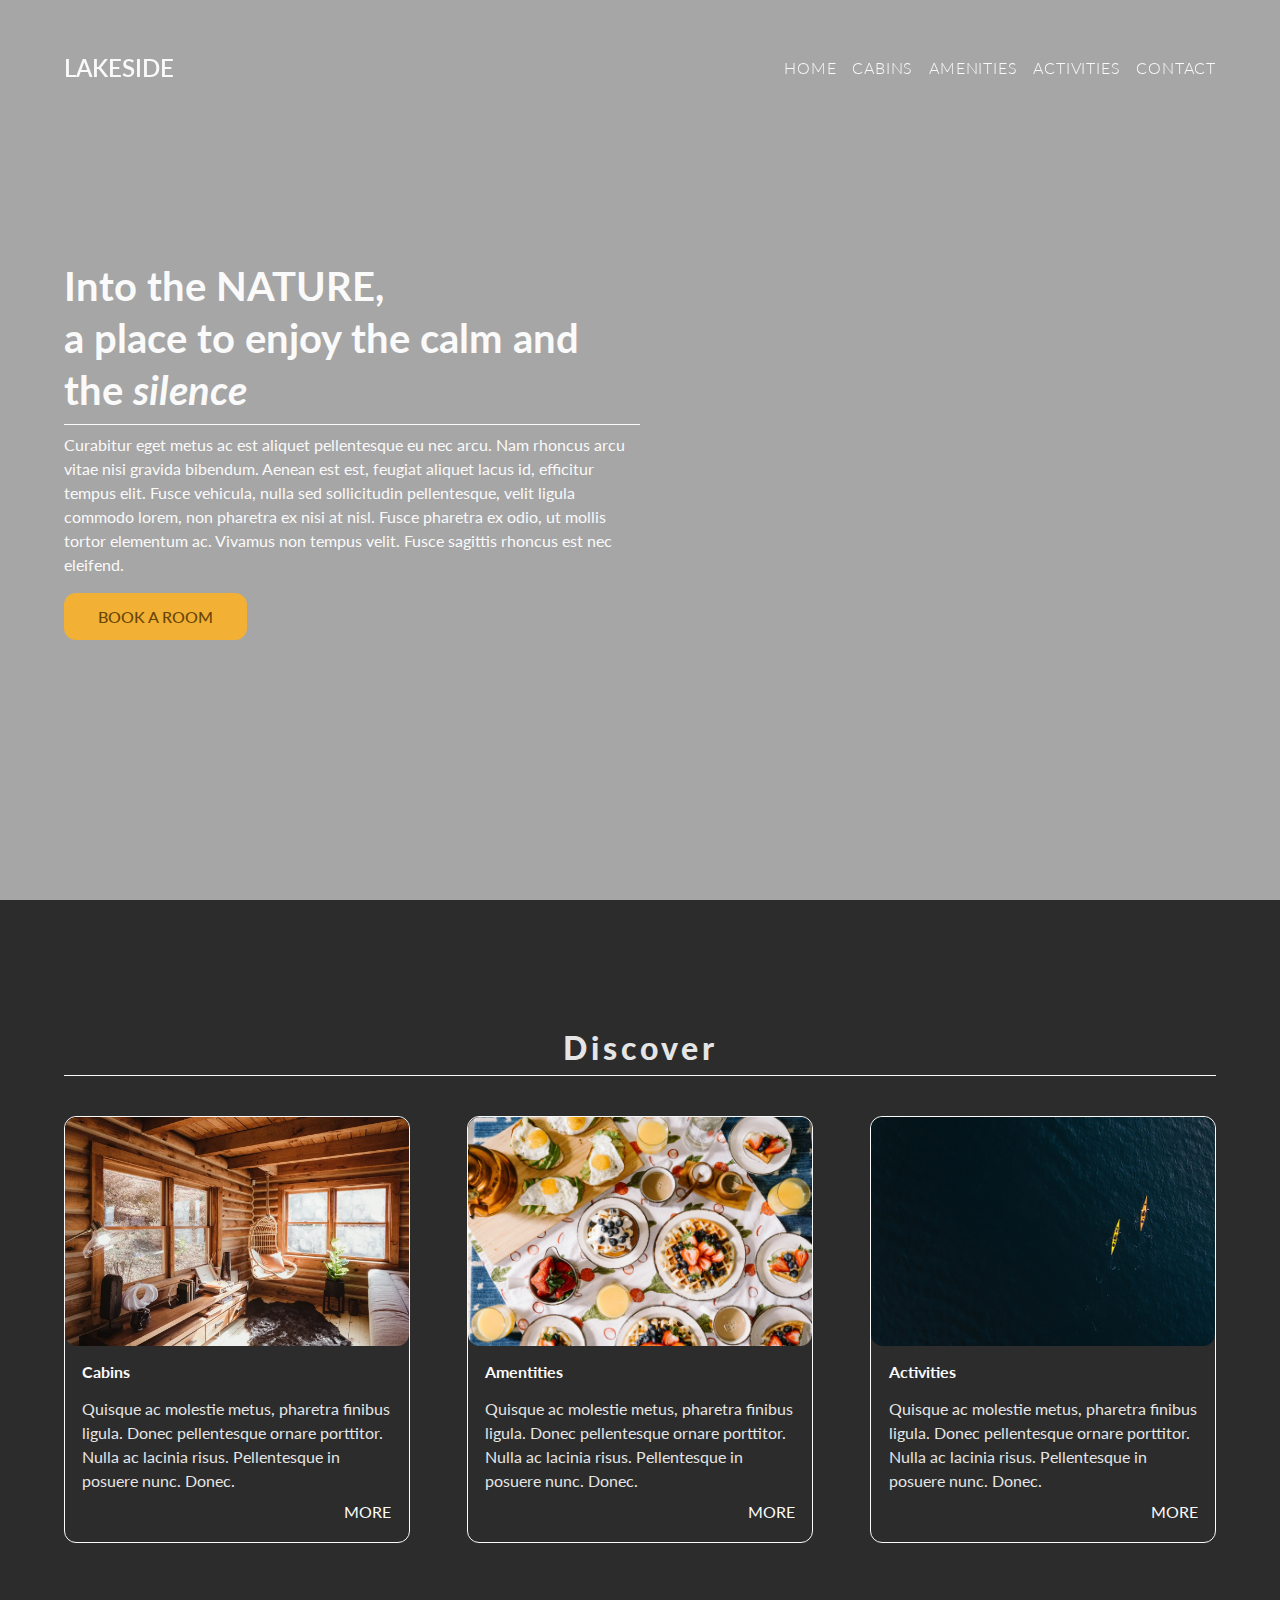
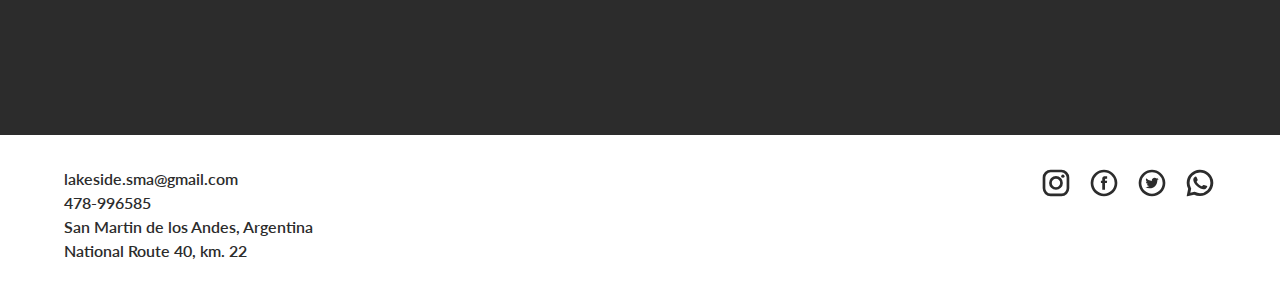
==== commit 535fd3f6: "Se corrigieron estilos. Se agregó la funcionalidad de carousel en las cabinas personalizadas." ====
--- a/index.html
+++ b/index.html
@@ -11,7 +11,7 @@
       href="https://fonts.googleapis.com/css2?family=Lato:ital,wght@0,300;0,400;0,700;0,900;1,300;1,400&display=swap"
       rel="stylesheet"
     />
-    <title>Lakeside - Home</title>
+    <title>Lakeside</title>
   </head>
   <body>
     <!-- Navigation bar -->
@@ -130,7 +130,7 @@
           <h1 class="description_title">
             Into the NATURE, <br />
             a place to enjoy the calm and <br />
-            the <i>silent</i>
+            the <i>silence</i>
           </h1>
           <div class="description_line"></div>
           <p>
@@ -142,7 +142,9 @@
             ac. Vivamus non tempus velit. Fusce sagittis rhoncus est nec
             eleifend.
           </p>
-          <button class="description_btn book--btn btn">BOOK A ROOM</button>
+          <a href="/pages/contact.html">
+            <button class="description_btn solid--btn btn">BOOK A ROOM</button>
+          </a>
         </article>
         <!-- Botón aviso scroll -->
         <!-- <div class="scroll_container">
@@ -161,7 +163,7 @@
             <img
               class="preview_img"
               src="/img/cabins_preview.webp"
-              alt="cabins preview"
+              alt="cabins preview image"
             />
             <h4>Cabins</h4>
             <p>
@@ -170,24 +172,15 @@
               Pellentesque in posuere nunc. Donec.
             </p>
 
-            <a href="/pages/cabins.html" class="more_btn">MORE</a>
-            <svg
-              class="more_arrow"
-              xmlns="http://www.w3.org/2000/svg"
-              viewBox="-5 -5 24 24"
-              width="24"
-              fill="currentColor"
-            >
-              <path
-                d="M10.586 5.657l-3.95-3.95A1 1 0 0 1 8.05.293l5.657 5.657a.997.997 0 0 1 0 1.414L8.05 13.021a1 1 0 1 1-1.414-1.414l3.95-3.95H1a1 1 0 1 1 0-2h9.586z"
-              ></path>
-            </svg>
+            <a href="/pages/cabins.html" class="more_btn">
+              <span>MORE</span>
+            </a>
           </article>
           <article class="article_preview breakfast_preview">
             <img
               class="preview_img"
               src="/img/breakfast_preview.jpg"
-              alt="breakfast preview"
+              alt="amenities preview image"
             />
             <h4>Amentities</h4>
             <p>
@@ -195,24 +188,15 @@
               pellentesque ornare porttitor. Nulla ac lacinia risus.
               Pellentesque in posuere nunc. Donec.
             </p>
-            <a href="/pages/amenities.html" class="more_btn">MORE</a
-            ><svg
-              class="more_arrow"
-              xmlns="http://www.w3.org/2000/svg"
-              viewBox="-5 -5 24 24"
-              width="24"
-              fill="currentColor"
-            >
-              <path
-                d="M10.586 5.657l-3.95-3.95A1 1 0 0 1 8.05.293l5.657 5.657a.997.997 0 0 1 0 1.414L8.05 13.021a1 1 0 1 1-1.414-1.414l3.95-3.95H1a1 1 0 1 1 0-2h9.586z"
-              ></path>
-            </svg>
+            <a href="/pages/amenities.html" class="more_btn">
+              <span>MORE</span>
+            </a>
           </article>
           <article class="article_preview kayak_preview">
             <img
               class="preview_img"
               src="/img/cayak_preview.jpg"
-              alt="kayak preview"
+              alt="activities preview image"
             />
             <h4>Activities</h4>
             <p>
@@ -221,22 +205,27 @@
               Pellentesque in posuere nunc. Donec.
             </p>
 
-            <a href="/pages/activities.html" class="more_btn">MORE</a>
-            <svg
-              class="more_arrow"
-              xmlns="http://www.w3.org/2000/svg"
-              viewBox="-5 -5 24 24"
-              width="24"
-              fill="currentColor"
-            >
-              <path
-                d="M10.586 5.657l-3.95-3.95A1 1 0 0 1 8.05.293l5.657 5.657a.997.997 0 0 1 0 1.414L8.05 13.021a1 1 0 1 1-1.414-1.414l3.95-3.95H1a1 1 0 1 1 0-2h9.586z"
-              ></path>
-            </svg>
+            <a href="/pages/activities.html" class="more_btn">
+              <span>MORE</span>
+            </a>
           </article>
         </div>
       </section>
     </main>
+    <!-- Modal Book a room -->
+    <!-- <section>
+      <div class="overlay">Hola mundo</div>
+      <div>
+        <form>
+          <div>
+            <input type="name"/>
+          </div>
+          <div>
+            <input type="email"/>
+          </div>
+        </form>
+      </div>
+    </section> -->
     <!-- Footer  -->
     <footer class="footer p-5">
       <div class="footer_container">
--- a/css/style.css
+++ b/css/style.css
@@ -147,7 +147,7 @@
   color: #fafafa; }
 
 a:hover {
-  color: #f2c879;
+  color: #F2B035;
   cursor: pointer; }
 
 img {
@@ -186,7 +186,7 @@
   @media (min-width: 300px) and (max-width: 500px) {
     .nav_link {
       color: #2c2c2c;
-      line-height: 2.5rem; } }
+      line-height: 2rem; } }
   .nav_logo {
     font-size: 1.5rem;
     font-weight: 600; }
@@ -227,30 +227,30 @@
   .social_item a {
     color: #2c2c2c; }
     .social_item a:active {
-      color: #edb54b; }
-
-.book--btn {
-  background-color: #edb54b;
-  border: 2px solid #edb54b;
+      color: #F2B035; }
+
+.solid--btn {
+  background-color: #F2B035;
+  border: 2px solid #F2B035;
   padding: 0.75rem 2rem;
   font-size: 1rem;
-  color: #2c2c2c;
+  color: #684607;
   border-radius: 0.75rem;
   font-weight: 500; }
   @media (min-width: 300px) and (max-width: 500px) {
-    .book--btn {
-      padding: 0.5rem 1.5rem;
+    .solid--btn {
+      padding: 0.75rem 2rem;
       font-weight: 500;
       font-size: 0.85rem; } }
-  .book--btn:hover {
-    background-color: #f2c879;
-    border: 2px solid #f2c879;
-    color: #2c2c2c;
+  .solid--btn:hover {
+    background-color: #F4BA4E;
+    border: 2px solid #F4BA4E;
+    color: #684607;
     cursor: pointer;
     transition: 300ms; }
 
 .scroll_btn {
-  color: #edb54b; }
+  color: #F2B035; }
   @media (min-width: 300px) and (max-width: 500px) {
     .scroll_btn {
       display: none; } }
@@ -267,11 +267,11 @@
   .ghost--btn a {
     color: #fafafa; }
   .ghost--btn:hover {
-    background-color: #edb54b;
+    background-color: #F2B035;
     color: #2c2c2c;
     cursor: pointer;
     transition: 300ms;
-    border: 2px solid #edb54b; }
+    border: 2px solid #F2B035; }
   @media (min-width: 300px) and (max-width: 500px) {
     .ghost--btn {
       padding: 0.5rem 1.25rem;
@@ -346,7 +346,8 @@
   display: flex;
   flex-direction: column;
   align-items: center;
-  background-color: #2c2c2c; }
+  background-color: #2c2c2c;
+  padding: 10% 0 5% 0; }
   .section_previews--line {
     width: 90%; }
   .section_previews--title {
@@ -355,8 +356,7 @@
     font-weight: 900;
     letter-spacing: 0.25rem;
     opacity: 0.9;
-    font-size: 2rem;
-    margin-top: 7.5rem; }
+    font-size: 2rem; }
     @media (min-width: 300px) and (max-width: 500px) {
       .section_previews--title {
         font-size: 1.5rem; } }
@@ -396,60 +396,49 @@
     width: 100%;
     height: 100%;
     flex: 1; }
-  .article_preview a {
-    position: absolute;
-    bottom: 5%;
-    right: 15%;
-    color: #fafafa; }
-  .article_preview a:hover {
-    color: #f2c879; }
-  .article_preview svg {
-    position: absolute;
-    bottom: 4%;
-    right: 5%; }
-  .article_preview svg:hover {
-    color: #f2c879;
-    cursor: pointer; }
-
-.footer_container {
-  display: flex;
-  justify-content: space-between;
-  padding: 1rem 0; }
-  @media (min-width: 300px) and (max-width: 500px) {
-    .footer_container {
-      flex-direction: column;
-      align-items: center;
-      text-align: center; } }
-
-.footer_information {
-  line-height: 1.5rem;
-  color: #2c2c2c; }
-  @media (min-width: 300px) and (max-width: 500px) {
-    .footer_information {
-      margin: 1rem 0; } }
-
-.footer_socialmedia {
-  display: flex; }
-  @media (min-width: 300px) and (max-width: 500px) {
-    .footer_socialmedia {
-      margin-bottom: 1rem; } }
-
-.footer_link {
-  color: #2c2c2c; }
-
-.footer_link:not(:first-child) {
-  margin-left: 1rem; }
-
-.footer_item {
-  font-size: 1rem;
-  font-weight: 400;
-  line-height: 1.5; }
-
-.footer a {
-  color: #2c2c2c; }
-  .footer a:hover {
-    transition: 0.2s;
-    color: #edb54b; }
+
+.more_btn {
+  display: flex;
+  align-items: center;
+  position: absolute;
+  right: 5%;
+  bottom: 5%; }
+
+.footer {
+  height: auto; }
+  .footer_container {
+    display: flex;
+    justify-content: space-between;
+    padding: 2rem 0; }
+    @media (min-width: 300px) and (max-width: 500px) {
+      .footer_container {
+        flex-direction: column;
+        align-items: center;
+        text-align: center; } }
+  .footer_information {
+    line-height: 1.5rem;
+    color: #2c2c2c; }
+    @media (min-width: 300px) and (max-width: 500px) {
+      .footer_information {
+        margin: 1rem 0; } }
+  .footer_socialmedia {
+    display: flex; }
+    @media (min-width: 300px) and (max-width: 500px) {
+      .footer_socialmedia {
+        margin-bottom: 1rem; } }
+  .footer_link {
+    color: #2c2c2c; }
+  .footer_link:not(:first-child) {
+    margin-left: 1rem; }
+  .footer_item {
+    font-size: 1rem;
+    font-weight: 600;
+    line-height: 1.5; }
+  .footer a {
+    color: #2c2c2c; }
+    .footer a:hover {
+      transition: 0.2s;
+      color: #F2B035; }
 
 .cabins_header {
   background-image: url(/img/cabins_preview.webp);
@@ -460,6 +449,10 @@
   display: flex;
   flex-direction: column;
   position: relative; }
+  @media (min-width: 300px) and (max-width: 500px) {
+    .cabins_header {
+      height: auto;
+      padding-bottom: 5rem; } }
 
 .cabins_container {
   display: flex;
@@ -481,6 +474,7 @@
   .cabins_container p {
     width: 75%;
     color: #fafafa;
+    opacity: 0.8;
     line-height: 1.5;
     font-size: 1rem;
     font-weight: 400;
@@ -513,7 +507,8 @@
 .cabins_circle {
   height: 7.5rem;
   width: 7.5rem;
-  background-color: #e1e1e1;
+  background-color: #fafafa;
+  opacity: 0.2;
   border-radius: 50%;
   position: absolute;
   top: 0;
@@ -528,7 +523,15 @@
   width: 100%;
   padding: 10% 0 5% 0; }
   .cabins_section h2 {
-    font-size: 2rem; }
+    font-size: 2rem;
+    text-align: center;
+    color: #fafafa;
+    font-weight: 900;
+    letter-spacing: 0.25rem;
+    opacity: 0.9; }
+    @media (min-width: 300px) and (max-width: 500px) {
+      .cabins_section h2 {
+        font-size: 1.5rem; } }
   .cabins_section--container {
     display: grid;
     grid-template-columns: repeat(3, 1fr);
@@ -556,11 +559,11 @@
     .cabins_section--card img {
       width: 100%;
       height: 18rem; }
-  .cabins_section h3 {
+  .cabins_section h4 {
     font-weight: 900;
     font-size: 1rem; }
     @media (min-width: 300px) and (max-width: 500px) {
-      .cabins_section h3 {
+      .cabins_section h4 {
         font-size: 0.85rem; } }
   .cabins_section--btn {
     width: 50%; }
@@ -572,7 +575,12 @@
   background-position: center;
   height: 100vh;
   display: flex;
-  flex-direction: column; }
+  flex-direction: column;
+  position: relative; }
+  @media (min-width: 300px) and (max-width: 500px) {
+    .amenities_header {
+      height: auto;
+      padding-bottom: 5rem; } }
 
 .amenities_container {
   display: flex;
@@ -596,6 +604,7 @@
   .amenities_container p {
     width: 75%;
     color: #fafafa;
+    opacity: 0.8;
     line-height: 1.5;
     font-size: 1rem;
     font-weight: 400;
@@ -630,7 +639,8 @@
 .amenities_circle {
   height: 7.5rem;
   width: 7.5rem;
-  background-color: #e1e1e1;
+  background-color: #fafafa;
+  opacity: 0.2;
   border-radius: 50%;
   position: absolute;
   top: 0;
@@ -644,8 +654,7 @@
   display: flex;
   flex-direction: column;
   align-items: center;
-  padding-top: 7.5rem;
-  padding-bottom: 5rem; }
+  padding: 10% 5% 5%; }
   .amenities_previews h2 {
     font-size: 2rem; }
     @media (min-width: 300px) and (max-width: 500px) {
@@ -691,7 +700,15 @@
     position: absolute;
     right: 2.5rem;
     top: 2rem;
-    color: #f2c879; }
+    color: #F2B035;
+    transition: transform 300ms;
+    width: 45px; }
+    @media (min-width: 300px) and (max-width: 500px) {
+      .amenities_menu svg {
+        width: 40px; } }
+    .amenities_menu svg:hover {
+      color: #F4BA4E;
+      cursor: pointer; }
   .amenities_menu h3 {
     font-size: 1.5rem; }
     @media (min-width: 300px) and (max-width: 500px) {
@@ -717,7 +734,12 @@
   background-position: center;
   height: 100vh;
   display: flex;
-  flex-direction: column; }
+  flex-direction: column;
+  position: relative; }
+  @media (min-width: 300px) and (max-width: 500px) {
+    .activities_header {
+      height: auto;
+      padding-bottom: 5rem; } }
 
 .activities_container {
   display: flex;
@@ -741,6 +763,7 @@
   .activities_container p {
     width: 75%;
     color: #fafafa;
+    opacity: 0.8;
     line-height: 1.5;
     font-size: 1rem;
     font-weight: 400;
@@ -774,7 +797,8 @@
 .activities_circle {
   height: 7.5rem;
   width: 7.5rem;
-  background-color: #e1e1e1;
+  background-color: #fafafa;
+  opacity: 0.2;
   border-radius: 50%;
   position: absolute;
   top: 0;
@@ -877,11 +901,16 @@
   display: flex;
   flex-direction: column;
   position: relative; }
+  @media (min-width: 300px) and (max-width: 500px) {
+    .contact_header {
+      height: auto;
+      padding-bottom: 5rem;
+      padding-top: 2rem; } }
 
 .contact_container {
   display: flex;
   flex-direction: column;
-  margin: auto;
+  margin: 6rem auto;
   z-index: 0;
   width: 60%;
   background-color: rgba(44, 44, 44, 0.5);
@@ -927,10 +956,12 @@
       margin: 2rem 0; } }
   .contact_form input,
   .contact_form textarea {
+    width: 100%;
     padding: 0.5rem 1rem;
     margin-top: 5%;
     color: #fafafa;
     font-size: 1rem;
+    border-radius: 0.5rem;
     background-color: transparent;
     box-shadow: none;
     border: 1px solid #fafafa; }
@@ -944,41 +975,48 @@
       opacity: 0.75; }
     .contact_form input:focus,
     .contact_form textarea:focus {
-      border: 1px solid #f2c879;
+      border: 1px solid #F2B035;
       outline: none; }
       .contact_form input:focus::placeholder,
       .contact_form textarea:focus::placeholder {
-        color: #f2c879; }
+        color: #F2B035; }
 
 .send_btn {
-  flex: 1;
-  background-color: transparent;
-  border: 2px solid;
-  border-color: #c7c7c7;
-  padding: 0.75rem 1rem;
-  font-size: 1rem;
-  color: #c7c7c7;
-  border-radius: 0.7rem;
-  height: 3rem;
-  margin-top: auto; }
-  .send_btn:hover {
-    background-color: #edb54b;
-    color: #fafafa;
-    cursor: pointer;
-    transition: 300ms;
-    border: 2px solid #edb54b; }
+  margin: auto;
+  margin-top: 1rem;
+  width: 30%; }
   @media (min-width: 300px) and (max-width: 500px) {
     .send_btn {
-      padding: 0.5rem 1.25rem;
-      font-weight: 700;
-      letter-spacing: 0.15rem;
-      margin: 1rem auto; } }
+      width: 50%; } }
+
+.success_container {
+  position: fixed;
+  bottom: 5%;
+  left: 1rem;
+  z-index: 1500;
+  background-color: #fafafa;
+  box-shadow: 0 1px 1rem rgba(0, 0, 0, 0.1);
+  padding: 1rem 2rem;
+  border-radius: 0.5rem;
+  opacity: 0; }
+  .success_container h4 {
+    color: #5abd5a; }
+  @media (min-width: 300px) and (max-width: 500px) {
+    .success_container {
+      width: 90%; } }
+
+.success_close {
+  width: 1rem;
+  position: absolute;
+  right: 0.5rem;
+  top: 0.5rem; }
+  .success_close:hover {
+    cursor: pointer; }
 
 .main_cabin {
-  background-image: url(/img/cabins_preview.webp);
+  background-position: center;
   background-repeat: no-repeat;
   background-size: cover;
-  z-index: -100;
   position: relative;
   height: 100vh; }
   @media (min-width: 300px) and (max-width: 500px) {
@@ -988,36 +1026,81 @@
 
 .section_cabin--container {
   display: flex;
-  padding-top: 7rem; }
+  padding-top: 7rem;
+  align-items: center;
+  z-index: 100; }
   @media (min-width: 300px) and (max-width: 500px) {
     .section_cabin--container {
       flex-direction: column;
       padding-top: 5rem; } }
 
-.cabin--img {
+.carousel-container {
   flex: 2;
-  min-width: 50%;
-  max-width: 50%;
-  max-height: 30rem; }
-  @media (min-width: 300px) and (max-width: 500px) {
-    .cabin--img {
-      max-width: 100%;
-      max-height: 20rem;
-      flex: 1; } }
-
-.cabin_carousel {
-  display: flex;
-  flex-direction: column;
-  padding: 2rem;
-  flex: 1; }
-  @media (min-width: 300px) and (max-width: 500px) {
-    .cabin_carousel {
-      flex-direction: row;
-      flex-wrap: wrap; } }
-  .cabin_carousel--img {
-    max-width: 100px;
-    max-height: 75px;
-    margin: 1rem 1rem; }
+  position: relative;
+  z-index: 0; }
+  @media (min-width: 300px) and (max-width: 500px) {
+    .carousel-container {
+      margin-bottom: 2rem; } }
+
+.carousel-slide {
+  display: flex;
+  height: 400px; }
+  .carousel-slide img {
+    width: 100%;
+    height: 100%;
+    object-fit: cover; }
+
+.carousel-circles {
+  display: flex;
+  align-items: center;
+  justify-content: center;
+  position: absolute;
+  bottom: 5%;
+  width: 90%;
+  left: 5%;
+  z-index: 15; }
+
+.carousel-circle {
+  width: 20px;
+  height: 20px;
+  border-radius: 50%;
+  background-color: white;
+  opacity: 0.5;
+  margin-right: 0.5rem; }
+  .carousel-circle:hover {
+    cursor: pointer; }
+
+.nextBtn {
+  position: absolute;
+  top: 45%;
+  right: 5%;
+  background-color: transparent;
+  border: transparent;
+  z-index: 10; }
+  .nextBtn svg {
+    width: 40px;
+    color: white;
+    opacity: 0.6; }
+    .nextBtn svg:hover {
+      cursor: pointer;
+      opacity: 1;
+      transition: 200ms; }
+
+.prevBtn {
+  position: absolute;
+  top: 45%;
+  left: 5%;
+  background-color: transparent;
+  border: transparent;
+  z-index: 10; }
+  .prevBtn svg {
+    width: 40px;
+    color: white;
+    opacity: 0.6; }
+    .prevBtn svg:hover {
+      cursor: pointer;
+      opacity: 1;
+      transition: 200ms; }
 
 .cabin--description {
   display: flex;
@@ -1032,7 +1115,7 @@
       margin: auto; } }
   .cabin--description-title {
     font-weight: 700;
-    color: #f2c879;
+    color: #F2B035;
     font-size: 1rem; }
     @media (min-width: 300px) and (max-width: 500px) {
       .cabin--description-title {
@@ -1068,9 +1151,12 @@
 .cabin--background-overlay {
   background-color: #2c2c2c;
   opacity: 0.55;
-  z-index: -50;
+  z-index: -100;
   position: absolute;
   top: 0;
   left: 0;
   width: 100%;
   height: 100%; }
+
+.hidden {
+  display: none; }
